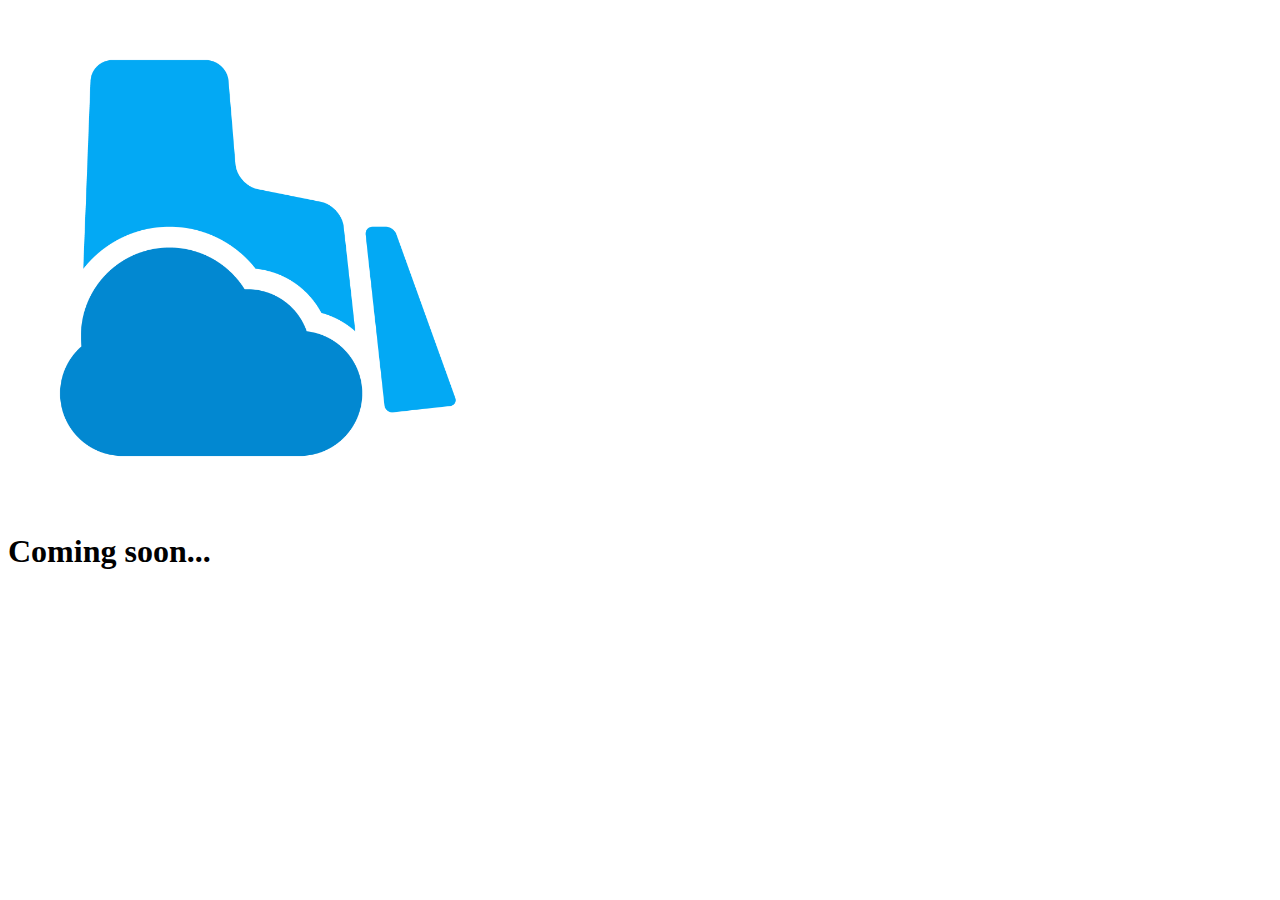
==== index.html @ b7655543 "Switch back to coming soon" ====
<!DOCTYPE html>
<html lang="en">
<head>
  <meta http-equiv="Content-Type" content="text/html; charset=UTF-8"/>
  <meta name="viewport" content="width=device-width, initial-scale=1, maximum-scale=1.0, user-scalable=no"/>
  <title>Parallax Template - Materialize</title>

  <!-- CSS  -->
  <link href="css/materialize.css" type="text/css" rel="stylesheet" media="screen,projection"/>
  <link href="css/style.css" type="text/css" rel="stylesheet" media="screen,projection"/>
</head>
<body>
  <div class="container">
    <div class="section">

      <!--   Icon Section   -->
      <div class="row center">
        <img src="images/logo_1800x1800.png" style="height: 500px; width: 500px;">
        <h1 class="blue-grey-text text-darken-3">Coming soon...</h1>
      </div>
    </div>
  </div>
  <!--  Scripts-->
  <script src="https://code.jquery.com/jquery-2.1.1.min.js"></script>
  <script src="js/materialize.js"></script>
  <script src="js/init.js"></script>

  </body>
</html>
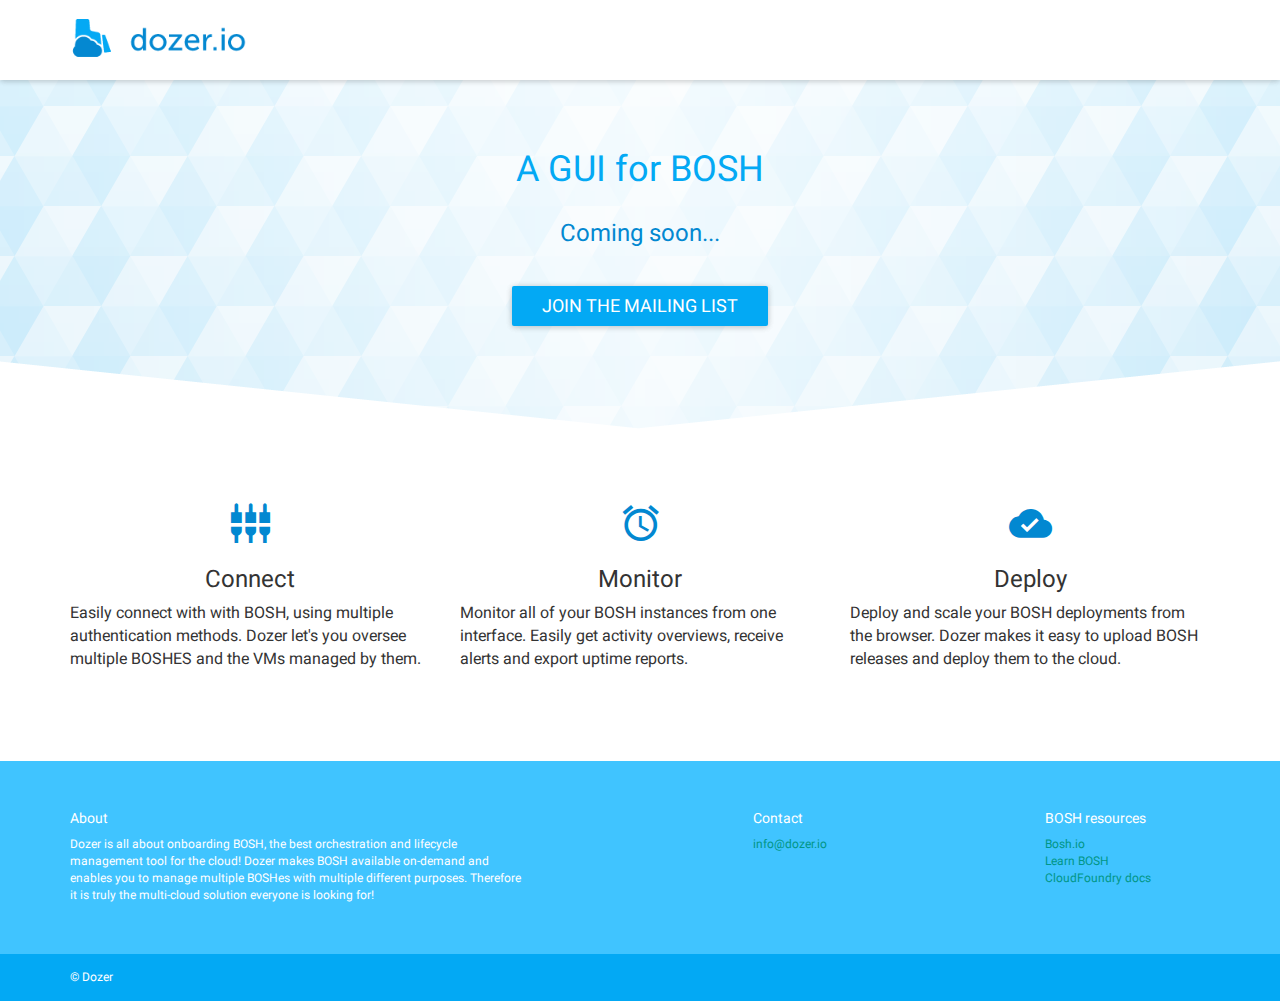
==== commit f120cde5: "Merge pull request #13 from dozer-cloud/new-story" ====
--- a/index.html
+++ b/index.html
@@ -1,29 +1,259 @@
 <!DOCTYPE html>
 <html lang="en">
-<head>
-  <meta http-equiv="Content-Type" content="text/html; charset=UTF-8"/>
-  <meta name="viewport" content="width=device-width, initial-scale=1, maximum-scale=1.0, user-scalable=no"/>
-  <title>Parallax Template - Materialize</title>
-
-  <!-- CSS  -->
-  <link href="css/materialize.css" type="text/css" rel="stylesheet" media="screen,projection"/>
-  <link href="css/style.css" type="text/css" rel="stylesheet" media="screen,projection"/>
-</head>
-<body>
-  <div class="container">
-    <div class="section">
-
-      <!--   Icon Section   -->
-      <div class="row center">
-        <img src="images/logo_1800x1800.png" style="height: 500px; width: 500px;">
-        <h1 class="blue-grey-text text-darken-3">Coming soon...</h1>
-      </div>
-    </div>
-  </div>
-  <!--  Scripts-->
-  <script src="https://code.jquery.com/jquery-2.1.1.min.js"></script>
-  <script src="js/materialize.js"></script>
-  <script src="js/init.js"></script>
-
+  <head>
+    <meta charset="utf-8">
+    <meta http-equiv="X-UA-Compatible" content="IE=edge">
+    <meta name="viewport" content="width=device-width, initial-scale=1">
+    <!-- The above 3 meta tags *must* come first in the head; any other head content must come *after* these tags -->
+    <title>Dozer | Managed BOSH</title>
+
+    <!-- Bootstrap -->
+    <link href="css/bootstrap.min.css" rel="stylesheet">
+
+    <!-- Include roboto.css to use the Roboto web font, material.css to include the theme and ripples.css to style the ripple effect -->
+    <link href="css/roboto.min.css" rel="stylesheet">
+    <link href="css/material-fullpalette.min.css" rel="stylesheet">
+    <link href="css/ripples.min.css" rel="stylesheet">
+    <style>
+      /* hack because of fixed navbar */
+      body { padding-top: 70px; }
+      div.navbar-fixed-top { height: 80px;}
+      @media (max-width: 1199px) {
+        div.navbar-fixed-top { height: 70px;}
+      }
+      i.icon-usp { font-size: 43px; padding-top: 25px; }
+      p.usp-text {
+        font-size: 16px;
+      }
+    </style>
+
+    <!-- HTML5 shim and Respond.js for IE8 support of HTML5 elements and media queries -->
+    <!-- WARNING: Respond.js doesn't work if you view the page via file:// -->
+    <!--[if lt IE 9]>
+      <script src="https://oss.maxcdn.com/html5shiv/3.7.2/html5shiv.min.js"></script>
+      <script src="https://oss.maxcdn.com/respond/1.4.2/respond.min.js"></script>
+    <![endif]-->
+  </head>
+  <body style="background: #ffffff;">
+
+    <!-- Fixed Navbar -->
+    <div class="navbar navbar-white navbar-fixed-top shadow-z-1">
+      <div class="container">
+        <div class="navbar-header">
+            <a class="navbar-brand" href="javascript:void(0)"><img src="images/logo.png" style="width: 180px;"> <div class="ripple-wrapper"></div></a>
+        </div>
+      </div>
+    </div>
+    <!-- / Fixed Navbar -->
+
+    <!-- Header with grid -->
+    <div class="grid-header" style="background-image: url(./images/grid.png); background-position: center bottom;  background-repeat: no-repeat">
+      <div class="container">
+
+        <br/><br/><br/>
+
+        <div class="row">
+          <div class="col-md-12 text-center">
+            <div class="mdi-material-light-blue">
+              <h1>A GUI for BOSH</h1>
+            </div>
+          </div>
+        </div>
+
+        <div class="row">
+          <div class="col-md-3 text-center"></div>
+          <div class="col-md-6 text-center">
+            <div class="mdi-material-light-blue-700">
+              <h3>Coming soon...</h3>
+            </div>
+          </div>
+          <div class="col-md-3 text-center"></div>
+        </div>
+
+        <br/>
+
+        <div class="row">
+          <div class="col-md-12 text-center">
+            <div>
+              <button class="btn btn-lg btn-raised btn-material-light-blue-500" style="color: #ffffff;" data-toggle="modal" data-target="#mailinglist-modal" >
+                Join the mailing list
+                <div class="ripple-wrapper"></div>
+              </button>
+
+              <!-- Mailinglist modal -->
+              <div id="mailinglist-modal" class="modal text-left" style="height: 332px;">
+                <div class="modal-dialog">
+                  <div class="modal-content">
+
+                    <!-- MailChimp Signup Form -->
+                    <div id="mc_embed_signup">
+                      <form action="https://dozer.us10.list-manage.com/subscribe/post?u=f7916879ecf195c713edef0a4&amp;id=cd86177175" method="post" id="mc-embedded-subscribe-form" name="mc-embedded-subscribe-form" class="validate form-horizontal" target="_blank" novalidate>
+
+                        <!-- Modal header -->
+                        <div class="modal-header">
+                          <button type="button" class="close" data-dismiss="modal" aria-hidden="true">×</button>
+
+                          <h4 class="modal-title">
+                            Become a Dozer insider
+                          </h4>
+                        </div>
+                        <!-- / Modal header -->
+
+                        <div id="mc_embed_signup_scroll">
+                          <fieldset>
+
+                            <!-- Modal body -->
+                            <div class="modal-body">
+                              <br />
+                              <p>
+                                You'll be the first to know about launch dates, what our pricing will look like and which awesome features we're adding to the mix!
+                              </p>
+                              <br />
+
+                              <div class="form-group mc-field-group form-group-material-light-blue">
+
+                                <label for="mce-EMAIL" class="col-lg-1 control-label">
+                                  <i class="mdi-content-mail"></i>
+                                </label>
+                                <div class="col-lg-11">
+                                  <input type="email" value="" name="EMAIL" class="form-control floating-label required email validate" id="mce-EMAIL" placeholder="Email">
+                                </div>
+                              </div>
+                              <div id="mce-responses" class="clear">
+                                <div class="response" id="mce-error-response" style="display:none"></div>
+                                <div class="response" id="mce-success-response" style="display:none"></div>
+                              </div>
+                              <!-- real people should not fill this in and expect good things - do not remove this or risk form bot signups -->
+                              <div style="position: absolute; left: -5000px;">
+                                <input type="text" name="b_f7916879ecf195c713edef0a4_cd86177175" tabindex="-1" value="">
+                              </div>
+                            </div>
+                            <!-- / Modal body -->
+
+                            <!-- Modal footer -->
+                            <div class="modal-footer">
+                              <div class="form-group">
+                                <div class="col-lg-10 col-lg-offset-2">
+                                  <input type="submit" value="Subscribe" name="subscribe" id="mc-embedded-subscribe" class="btn btn-primary btn-material-light-blue" style="margin-right: 15px;">
+                                </div>
+                              </div>
+                            </div>
+                            <!-- / Modal footer -->
+
+                          </fieldset>
+                        </div>
+                      </form>
+                    </div>
+                    <!-- / MailChimp Signup Form -->
+
+                  </div>
+                </div>
+              </div>
+              <!-- / Mailinglist modal -->
+
+            </div>
+          </div>
+        </div>
+
+        <br/><br/><br/><br/><br/>
+
+      </div>
+    </div>
+    <!-- / Header with grid -->
+
+    <!-- USP section -->
+    <div id="usps">
+      <br /><br />
+      <div class="container">
+        <div class="row">
+          <div class="col-sm-4 text-center">
+            <i class="icon-usp mdi-action-settings-input-component mdi-material-light-blue-700"></i>
+            <h3>Connect</h3>
+            <p class="text-left usp-text">
+              Easily connect with with BOSH, using multiple authentication methods. Dozer let's you oversee multiple BOSHES and the VMs managed by them.
+            </p>
+          </div>
+          <div class="col-sm-4 text-center">
+            <i class="icon-usp mdi-device-access-alarm mdi-material-light-blue-700"></i>
+            <h3>Monitor</h3>
+            <p class="text-left usp-text">
+							Monitor all of your BOSH instances from one interface. Easily get activity overviews, receive alerts and export uptime reports.
+            </p>
+          </div>
+          <div class="col-sm-4 text-center">
+            <i class="icon-usp mdi-file-cloud-done mdi-material-light-blue-700"></i>
+            <h3>Deploy</h3>
+            <p class="text-left usp-text">
+							Deploy and scale your BOSH deployments from the browser. Dozer makes it easy to upload BOSH releases and deploy them to the cloud.
+            </p>
+          </div>
+        </div>
+      </div>
+    </div>
+    <!-- / USP section -->
+
+    <br /><br /><br/><br/>
+
+    <!-- Footer -->
+    <footer class="bs-docs-footer well-material-light-blue-A200" style="color: #ffffff;">
+
+      <br /><br />
+
+      <div class="container">
+        <div class="row">
+          <div class="col-md-5">
+            <h5>About</h5>
+            <p class="small">
+              Dozer is all about onboarding BOSH, the best orchestration and lifecycle management tool for the cloud! Dozer makes BOSH available on-demand and enables you to manage multiple BOSHes with multiple different purposes. Therefore it is truly the multi-cloud solution everyone is looking for!
+            </p>
+          </div>
+          <div class="col-md-2"></div>
+          <div class="col-md-3">
+            <h5>Contact</h5>
+            <ul class="list-unstyled small">
+              <li><a href="mailto:info@dozer.io">info@dozer.io</a></li>
+            </ul>
+            <p>
+            </p>
+          </div>
+          <div class="col-md-2">
+            <h5>BOSH resources</h5>
+            <ul class="list-unstyled small">
+              <li><a href="https://bosh.io/" target="_blank">Bosh.io</a></li>
+              <li><a href="https://mariash.github.io/learn-bosh/" target="_blank">Learn BOSH</a></li>
+              <li><a href="https://docs.cloudfoundry.org" target="_blank">CloudFoundry docs</a></li>
+            </ul>
+            <p>
+            </p>
+          </div>
+        </div>
+      </div>
+
+      <br /><br />
+
+    </footer>
+    <!-- / Footer -->
+    <div class="copyright well-material-light-blue-500" style="color: #ffffff; padding:15px 0;">
+      <div class="container">
+        <div class="row">
+          <div class="col-md-12 small">
+            © Dozer
+          </div>
+        </div>
+      </div>
+    </div>
+
+    <!-- jQuery (necessary for Bootstrap's JavaScript plugins) -->
+    <script src="js/jquery.min.js"></script>
+    <!-- Include all compiled plugins (below), or include individual files as needed -->
+    <script src="js/bootstrap.min.js"></script>
+    <script src="js/ripples.min.js"></script>
+    <script src="js/material.min.js"></script>
+    <script>
+        $(document).ready(function() {
+            // This command is used to initialize some elements and make them work properly
+            $.material.init();
+        });
+    </script>
   </body>
 </html>
--- a/css/roboto.min.css
+++ b/css/roboto.min.css
@@ -0,0 +1,2 @@
+@font-face{font-family:RobotoDraft;src:local('RobotoDraft'),local('RobotoDraft-Regular'),local('Roboto-Regular'),url(../fonts/RobotoDraftRegular.woff2) format('woff2'),url(../fonts/RobotoDraftRegular.woff) format('woff')}@font-face{font-family:RobotoDraft;font-weight:500;src:local('RobotoDraft Medium'),local('RobotoDraft-Medium'),local('Roboto-Medium'),url(../fonts/RobotoDraftMedium.woff2) format('woff2'),url(../fonts/RobotoDraftMedium.woff) format('woff')}@font-face{font-family:RobotoDraft;font-weight:700;src:local('RobotoDraft Bold'),local('RobotoDraft-Bold'),local('Roboto-Bold'),url(../fonts/RobotoDraftBold.woff2) format('woff2'),url(../fonts/RobotoDraftBold.woff) format('woff')}@font-face{font-family:RobotoDraft;font-style:italic;src:local('RobotoDraft Italic'),local('RobotoDraft-Italic'),local('Roboto-Italic'),url(../fonts/RobotoDraftItalic.woff2) format('woff2'),url(../fonts/RobotoDraftItalic.woff) format('woff')}
+/*# sourceMappingURL=roboto.min.css.map */--- a/css/material-fullpalette.min.css
+++ b/css/material-fullpalette.min.css
@@ -0,0 +1,2 @@
+@font-face{font-family:Material-Design-Icons;src:url(../fonts/Material-Design-Icons.eot?3ocs8m);src:url(../fonts/Material-Design-Icons.eot?#iefix3ocs8m) format('embedded-opentype'),url(../fonts/Material-Design-Icons.woff?3ocs8m) format('woff'),url(../fonts/Material-Design-Icons.ttf?3ocs8m) format('truetype'),url(../fonts/Material-Design-Icons.svg?3ocs8m#Material-Design-Icons) format('svg')}[class^=mdi-],[class*=mdi-]{speak:none;display:inline-block;font:normal normal normal 24px/1 'Material-Design-Icons';text-rendering:auto;-webkit-font-smoothing:antialiased;-moz-osx-font-smoothing:grayscale;-webkit-transform:translate(0,0);-ms-transform:translate(0,0);transform:translate(0,0)}[class^=mdi-]:before,[class*=mdi-]:before{display:inline-block;speak:none;text-decoration:inherit}[class^=mdi-].pull-left,[class*=mdi-].pull-left{margin-right:.3em}[class^=mdi-].pull-right,[class*=mdi-].pull-right{margin-left:.3em}[class^=mdi-].mdi-lg:before,[class*=mdi-].mdi-lg:before,[class^=mdi-].mdi-lg:after,[class*=mdi-].mdi-lg:after{font-size:1.33333333em;line-height:.75em;vertical-align:-15%}[class^=mdi-].mdi-2x:before,[class*=mdi-].mdi-2x:before,[class^=mdi-].mdi-2x:after,[class*=mdi-].mdi-2x:after{font-size:2em}[class^=mdi-].mdi-3x:before,[class*=mdi-].mdi-3x:before,[class^=mdi-].mdi-3x:after,[class*=mdi-].mdi-3x:after{font-size:3em}[class^=mdi-].mdi-4x:before,[class*=mdi-].mdi-4x:before,[class^=mdi-].mdi-4x:after,[class*=mdi-].mdi-4x:after{font-size:4em}[class^=mdi-].mdi-5x:before,[class*=mdi-].mdi-5x:before,[class^=mdi-].mdi-5x:after,[class*=mdi-].mdi-5x:after{font-size:5em}[class^=mdi-device-signal-cellular-]:after,[class^=mdi-device-battery-]:after,[class^=mdi-device-battery-charging-]:after,[class^=mdi-device-signal-cellular-connected-no-internet-]:after,[class^=mdi-device-signal-wifi-]:after,[class^=mdi-device-signal-wifi-statusbar-not-connected]:after,.mdi-device-network-wifi:after{opacity:.3;position:absolute;left:0;top:0;z-index:1;display:inline-block;speak:none;text-decoration:inherit}[class^=mdi-device-signal-cellular-]:after{content:"\e758"}[class^=mdi-device-battery-]:after{content:"\e735"}[class^=mdi-device-battery-charging-]:after{content:"\e733"}[class^=mdi-device-signal-cellular-connected-no-internet-]:after{content:"\e75d"}[class^=mdi-device-signal-wifi-]:after,.mdi-device-network-wifi:after{content:"\e765"}[class^=mdi-device-signal-wifi-statusbasr-not-connected]:after{content:"\e8f7"}.mdi-device-signal-cellular-off:after,.mdi-device-signal-cellular-null:after,.mdi-device-signal-cellular-no-sim:after,.mdi-device-signal-wifi-off:after,.mdi-device-signal-wifi-4-bar:after,.mdi-device-signal-cellular-4-bar:after,.mdi-device-battery-alert:after,.mdi-device-signal-cellular-connected-no-internet-4-bar:after,.mdi-device-battery-std:after,.mdi-device-battery-full .mdi-device-battery-unknown:after{content:""}.mdi-fw{width:1.28571429em;text-align:center}.mdi-ul{padding-left:0;margin-left:2.14285714em;list-style-type:none}.mdi-ul>li{position:relative}.mdi-li{position:absolute;left:-2.14285714em;width:2.14285714em;top:.14285714em;text-align:center}.mdi-li.mdi-lg{left:-1.85714286em}.mdi-border{padding:.2em .25em .15em;border:solid .08em #eee;border-radius:.1em}.mdi-spin{-webkit-animation:mdi-spin 2s infinite linear;animation:mdi-spin 2s infinite linear;-webkit-transform-origin:50% 50%;-ms-transform-origin:50% 50%;transform-origin:50% 50%}.mdi-pulse{-webkit-animation:mdi-spin 1s steps(8) infinite;animation:mdi-spin 1s steps(8) infinite;-webkit-transform-origin:50% 50%;-ms-transform-origin:50% 50%;transform-origin:50% 50%}@-webkit-keyframes mdi-spin{0%{-webkit-transform:rotate(0deg);transform:rotate(0deg)}100%{-webkit-transform:rotate(359deg);transform:rotate(359deg)}}@keyframes mdi-spin{0%{-webkit-transform:rotate(0deg);transform:rotate(0deg)}100%{-webkit-transform:rotate(359deg);transform:rotate(359deg)}}.mdi-rotate-90{filter:progid:DXImageTransform.Microsoft.BasicImage(rotation=1);-webkit-transform:rotate(90deg);-ms-transform:rotate(90deg);transform:rotate(90deg)}.mdi-rotate-180{filter:progid:DXImageTransform.Microsoft.BasicImage(rotation=2);-webkit-transform:rotate(180deg);-ms-transform:rotate(180deg);transform:rotate(180deg)}.mdi-rotate-270{filter:progid:DXImageTransform.Microsoft.BasicImage(rotation=3);-webkit-transform:rotate(270deg);-ms-transform:rotate(270deg);transform:rotate(270deg)}.mdi-flip-horizontal{filter:progid:DXImageTransform.Microsoft.BasicImage(rotation=0,mirror=1);-webkit-transform:scale(-1,1);-ms-transform:scale(-1,1);transform:scale(-1,1)}.mdi-flip-vertical{filter:progid:DXImageTransform.Microsoft.BasicImage(rotation=2,mirror=1);-webkit-transform:scale(1,-1);-ms-transform:scale(1,-1);transform:scale(1,-1)}:root .mdi-rotate-90,:root .mdi-rotate-180,:root .mdi-rotate-270,:root .mdi-flip-horizontal,:root .mdi-flip-vertical{-webkit-filter:none;filter:none}.mdi-stack{position:relative;display:inline-block;width:2em;height:2em;line-height:2em;vertical-align:middle}.mdi-stack-1x,.mdi-stack-2x{position:absolute;left:0;width:100%;text-align:center}.mdi-stack-1x{line-height:inherit}.mdi-stack-2x{font-size:2em}.mdi-inverse{color:#fff}.mdi-action-3d-rotation:before{content:"\e600"}.mdi-action-accessibility:before{content:"\e601"}.mdi-action-account-balance-wallet:before{content:"\e602"}.mdi-action-account-balance:before{content:"\e603"}.mdi-action-account-box:before{content:"\e604"}.mdi-action-account-child:before{content:"\e605"}.mdi-action-account-circle:before{content:"\e606"}.mdi-action-add-shopping-cart:before{content:"\e607"}.mdi-action-alarm-add:before{content:"\e608"}.mdi-action-alarm-off:before{content:"\e609"}.mdi-action-alarm-on:before{content:"\e60a"}.mdi-action-alarm:before{content:"\e60b"}.mdi-action-android:before{content:"\e60c"}.mdi-action-announcement:before{content:"\e60d"}.mdi-action-aspect-ratio:before{content:"\e60e"}.mdi-action-assessment:before{content:"\e60f"}.mdi-action-assignment-ind:before{content:"\e610"}.mdi-action-assignment-late:before{content:"\e611"}.mdi-action-assignment-return:before{content:"\e612"}.mdi-action-assignment-returned:before{content:"\e613"}.mdi-action-assignment-turned-in:before{content:"\e614"}.mdi-action-assignment:before{content:"\e615"}.mdi-action-autorenew:before{content:"\e616"}.mdi-action-backup:before{content:"\e617"}.mdi-action-book:before{content:"\e618"}.mdi-action-bookmark-outline:before{content:"\e619"}.mdi-action-bookmark:before{content:"\e61a"}.mdi-action-bug-report:before{content:"\e61b"}.mdi-action-cached:before{content:"\e61c"}.mdi-action-check-circle:before{content:"\e61d"}.mdi-action-class:before{content:"\e61e"}.mdi-action-credit-card:before{content:"\e61f"}.mdi-action-dashboard:before{content:"\e620"}.mdi-action-delete:before{content:"\e621"}.mdi-action-description:before{content:"\e622"}.mdi-action-dns:before{content:"\e623"}.mdi-action-done-all:before{content:"\e624"}.mdi-action-done:before{content:"\e625"}.mdi-action-event:before{content:"\e626"}.mdi-action-exit-to-app:before{content:"\e627"}.mdi-action-explore:before{content:"\e628"}.mdi-action-extension:before{content:"\e629"}.mdi-action-face-unlock:before{content:"\e62a"}.mdi-action-favorite-outline:before{content:"\e62b"}.mdi-action-favorite:before{content:"\e62c"}.mdi-action-find-in-page:before{content:"\e62d"}.mdi-action-find-replace:before{content:"\e62e"}.mdi-action-flip-to-back:before{content:"\e62f"}.mdi-action-flip-to-front:before{content:"\e630"}.mdi-action-get-app:before{content:"\e631"}.mdi-action-grade:before{content:"\e632"}.mdi-action-group-work:before{content:"\e633"}.mdi-action-help:before{content:"\e634"}.mdi-action-highlight-remove:before{content:"\e635"}.mdi-action-history:before{content:"\e636"}.mdi-action-home:before{content:"\e637"}.mdi-action-https:before{content:"\e638"}.mdi-action-info-outline:before{content:"\e639"}.mdi-action-info:before{content:"\e63a"}.mdi-action-input:before{content:"\e63b"}.mdi-action-invert-colors:before{content:"\e63c"}.mdi-action-label-outline:before{content:"\e63d"}.mdi-action-label:before{content:"\e63e"}.mdi-action-language:before{content:"\e63f"}.mdi-action-launch:before{content:"\e640"}.mdi-action-list:before{content:"\e641"}.mdi-action-lock-open:before{content:"\e642"}.mdi-action-lock-outline:before{content:"\e643"}.mdi-action-lock:before{content:"\e644"}.mdi-action-loyalty:before{content:"\e645"}.mdi-action-markunread-mailbox:before{content:"\e646"}.mdi-action-note-add:before{content:"\e647"}.mdi-action-open-in-browser:before{content:"\e648"}.mdi-action-open-in-new:before{content:"\e649"}.mdi-action-open-with:before{content:"\e64a"}.mdi-action-pageview:before{content:"\e64b"}.mdi-action-payment:before{content:"\e64c"}.mdi-action-perm-camera-mic:before{content:"\e64d"}.mdi-action-perm-contact-cal:before{content:"\e64e"}.mdi-action-perm-data-setting:before{content:"\e64f"}.mdi-action-perm-device-info:before{content:"\e650"}.mdi-action-perm-identity:before{content:"\e651"}.mdi-action-perm-media:before{content:"\e652"}.mdi-action-perm-phone-msg:before{content:"\e653"}.mdi-action-perm-scan-wifi:before{content:"\e654"}.mdi-action-picture-in-picture:before{content:"\e655"}.mdi-action-polymer:before{content:"\e656"}.mdi-action-print:before{content:"\e657"}.mdi-action-query-builder:before{content:"\e658"}.mdi-action-question-answer:before{content:"\e659"}.mdi-action-receipt:before{content:"\e65a"}.mdi-action-redeem:before{content:"\e65b"}.mdi-action-reorder:before{content:"\e65c"}.mdi-action-report-problem:before{content:"\e65d"}.mdi-action-restore:before{content:"\e65e"}.mdi-action-room:before{content:"\e65f"}.mdi-action-schedule:before{content:"\e660"}.mdi-action-search:before{content:"\e661"}.mdi-action-settings-applications:before{content:"\e662"}.mdi-action-settings-backup-restore:before{content:"\e663"}.mdi-action-settings-bluetooth:before{content:"\e664"}.mdi-action-settings-cell:before{content:"\e665"}.mdi-action-settings-display:before{content:"\e666"}.mdi-action-settings-ethernet:before{content:"\e667"}.mdi-action-settings-input-antenna:before{content:"\e668"}.mdi-action-settings-input-component:before{content:"\e669"}.mdi-action-settings-input-composite:before{content:"\e66a"}.mdi-action-settings-input-hdmi:before{content:"\e66b"}.mdi-action-settings-input-svideo:before{content:"\e66c"}.mdi-action-settings-overscan:before{content:"\e66d"}.mdi-action-settings-phone:before{content:"\e66e"}.mdi-action-settings-power:before{content:"\e66f"}.mdi-action-settings-remote:before{content:"\e670"}.mdi-action-settings-voice:before{content:"\e671"}.mdi-action-settings:before{content:"\e672"}.mdi-action-shop-two:before{content:"\e673"}.mdi-action-shop:before{content:"\e674"}.mdi-action-shopping-basket:before{content:"\e675"}.mdi-action-shopping-cart:before{content:"\e676"}.mdi-action-speaker-notes:before{content:"\e677"}.mdi-action-spellcheck:before{content:"\e678"}.mdi-action-star-rate:before{content:"\e679"}.mdi-action-stars:before{content:"\e67a"}.mdi-action-store:before{content:"\e67b"}.mdi-action-subject:before{content:"\e67c"}.mdi-action-supervisor-account:before{content:"\e67d"}.mdi-action-swap-horiz:before{content:"\e67e"}.mdi-action-swap-vert-circle:before{content:"\e67f"}.mdi-action-swap-vert:before{content:"\e680"}.mdi-action-system-update-tv:before{content:"\e681"}.mdi-action-tab-unselected:before{content:"\e682"}.mdi-action-tab:before{content:"\e683"}.mdi-action-theaters:before{content:"\e684"}.mdi-action-thumb-down:before{content:"\e685"}.mdi-action-thumb-up:before{content:"\e686"}.mdi-action-thumbs-up-down:before{content:"\e687"}.mdi-action-toc:before{content:"\e688"}.mdi-action-today:before{content:"\e689"}.mdi-action-track-changes:before{content:"\e68a"}.mdi-action-translate:before{content:"\e68b"}.mdi-action-trending-down:before{content:"\e68c"}.mdi-action-trending-neutral:before{content:"\e68d"}.mdi-action-trending-up:before{content:"\e68e"}.mdi-action-turned-in-not:before{content:"\e68f"}.mdi-action-turned-in:before{content:"\e690"}.mdi-action-verified-user:before{content:"\e691"}.mdi-action-view-agenda:before{content:"\e692"}.mdi-action-view-array:before{content:"\e693"}.mdi-action-view-carousel:before{content:"\e694"}.mdi-action-view-column:before{content:"\e695"}.mdi-action-view-day:before{content:"\e696"}.mdi-action-view-headline:before{content:"\e697"}.mdi-action-view-list:before{content:"\e698"}.mdi-action-view-module:before{content:"\e699"}.mdi-action-view-quilt:before{content:"\e69a"}.mdi-action-view-stream:before{content:"\e69b"}.mdi-action-view-week:before{content:"\e69c"}.mdi-action-visibility-off:before{content:"\e69d"}.mdi-action-visibility:before{content:"\e69e"}.mdi-action-wallet-giftcard:before{content:"\e69f"}.mdi-action-wallet-membership:before{content:"\e6a0"}.mdi-action-wallet-travel:before{content:"\e6a1"}.mdi-action-work:before{content:"\e6a2"}.mdi-alert-error:before{content:"\e6a3"}.mdi-alert-warning:before{content:"\e6a4"}.mdi-av-album:before{content:"\e6a5"}.mdi-av-closed-caption:before{content:"\e6a6"}.mdi-av-equalizer:before{content:"\e6a7"}.mdi-av-explicit:before{content:"\e6a8"}.mdi-av-fast-forward:before{content:"\e6a9"}.mdi-av-fast-rewind:before{content:"\e6aa"}.mdi-av-games:before{content:"\e6ab"}.mdi-av-hearing:before{content:"\e6ac"}.mdi-av-high-quality:before{content:"\e6ad"}.mdi-av-loop:before{content:"\e6ae"}.mdi-av-mic-none:before{content:"\e6af"}.mdi-av-mic-off:before{content:"\e6b0"}.mdi-av-mic:before{content:"\e6b1"}.mdi-av-movie:before{content:"\e6b2"}.mdi-av-my-library-add:before{content:"\e6b3"}.mdi-av-my-library-books:before{content:"\e6b4"}.mdi-av-my-library-music:before{content:"\e6b5"}.mdi-av-new-releases:before{content:"\e6b6"}.mdi-av-not-interested:before{content:"\e6b7"}.mdi-av-pause-circle-fill:before{content:"\e6b8"}.mdi-av-pause-circle-outline:before{content:"\e6b9"}.mdi-av-pause:before{content:"\e6ba"}.mdi-av-play-arrow:before{content:"\e6bb"}.mdi-av-play-circle-fill:before{content:"\e6bc"}.mdi-av-play-circle-outline:before{content:"\e6bd"}.mdi-av-play-shopping-bag:before{content:"\e6be"}.mdi-av-playlist-add:before{content:"\e6bf"}.mdi-av-queue-mus:before{content:"\e6c0"}.mdi-av-queue:before{content:"\e6c1"}.mdi-av-radio:before{content:"\e6c2"}.mdi-av-recent-actors:before{content:"\e6c3"}.mdi-av-repeat-one:before{content:"\e6c4"}.mdi-av-repeat:before{content:"\e6c5"}.mdi-av-replay:before{content:"\e6c6"}.mdi-av-shuffle:before{content:"\e6c7"}.mdi-av-skip-next:before{content:"\e6c8"}.mdi-av-skip-previous:before{content:"\e6c9"}.mdi-av-snooze:before{content:"\e6ca"}.mdi-av-stop:before{content:"\e6cb"}.mdi-av-subtitles:before{content:"\e6cc"}.mdi-av-surround-sound:before{content:"\e6cd"}.mdi-av-timer:before{content:"\e6ce"}.mdi-av-video-collection:before{content:"\e6cf"}.mdi-av-videocam-off:before{content:"\e6d0"}.mdi-av-videocam:before{content:"\e6d1"}.mdi-av-volume-down:before{content:"\e6d2"}.mdi-av-volume-mute:before{content:"\e6d3"}.mdi-av-volume-off:before{content:"\e6d4"}.mdi-av-volume-up:before{content:"\e6d5"}.mdi-av-web:before{content:"\e6d6"}.mdi-communication-business:before{content:"\e6d7"}.mdi-communication-call-end:before{content:"\e6d8"}.mdi-communication-call-made:before{content:"\e6d9"}.mdi-communication-call-merge:before{content:"\e6da"}.mdi-communication-call-missed:before{content:"\e6db"}.mdi-communication-call-received:before{content:"\e6dc"}.mdi-communication-call-split:before{content:"\e6dd"}.mdi-communication-call:before{content:"\e6de"}.mdi-communication-chat:before{content:"\e6df"}.mdi-communication-clear-all:before{content:"\e6e0"}.mdi-communication-comment:before{content:"\e6e1"}.mdi-communication-contacts:before{content:"\e6e2"}.mdi-communication-dialer-sip:before{content:"\e6e3"}.mdi-communication-dialpad:before{content:"\e6e4"}.mdi-communication-dnd-on:before{content:"\e6e5"}.mdi-communication-email:before{content:"\e6e6"}.mdi-communication-forum:before{content:"\e6e7"}.mdi-communication-import-export:before{content:"\e6e8"}.mdi-communication-invert-colors-off:before{content:"\e6e9"}.mdi-communication-invert-colors-on:before{content:"\e6ea"}.mdi-communication-live-help:before{content:"\e6eb"}.mdi-communication-location-off:before{content:"\e6ec"}.mdi-communication-location-on:before{content:"\e6ed"}.mdi-communication-message:before{content:"\e6ee"}.mdi-communication-messenger:before{content:"\e6ef"}.mdi-communication-no-sim:before{content:"\e6f0"}.mdi-communication-phone:before{content:"\e6f1"}.mdi-communication-portable-wifi-off:before{content:"\e6f2"}.mdi-communication-quick-contacts-dialer:before{content:"\e6f3"}.mdi-communication-quick-contacts-mail:before{content:"\e6f4"}.mdi-communication-ring-volume:before{content:"\e6f5"}.mdi-communication-stay-current-landscape:before{content:"\e6f6"}.mdi-communication-stay-current-portrait:before{content:"\e6f7"}.mdi-communication-stay-primary-landscape:before{content:"\e6f8"}.mdi-communication-stay-primary-portrait:before{content:"\e6f9"}.mdi-communication-swap-calls:before{content:"\e6fa"}.mdi-communication-textsms:before{content:"\e6fb"}.mdi-communication-voicemail:before{content:"\e6fc"}.mdi-communication-vpn-key:before{content:"\e6fd"}.mdi-content-add-box:before{content:"\e6fe"}.mdi-content-add-circle-outline:before{content:"\e6ff"}.mdi-content-add-circle:before{content:"\e700"}.mdi-content-add:before{content:"\e701"}.mdi-content-archive:before{content:"\e702"}.mdi-content-backspace:before{content:"\e703"}.mdi-content-block:before{content:"\e704"}.mdi-content-clear:before{content:"\e705"}.mdi-content-content-copy:before{content:"\e706"}.mdi-content-content-cut:before{content:"\e707"}.mdi-content-content-paste:before{content:"\e708"}.mdi-content-create:before{content:"\e709"}.mdi-content-drafts:before{content:"\e70a"}.mdi-content-filter-list:before{content:"\e70b"}.mdi-content-flag:before{content:"\e70c"}.mdi-content-forward:before{content:"\e70d"}.mdi-content-gesture:before{content:"\e70e"}.mdi-content-inbox:before{content:"\e70f"}.mdi-content-link:before{content:"\e710"}.mdi-content-mail:before{content:"\e711"}.mdi-content-markunread:before{content:"\e712"}.mdi-content-redo:before{content:"\e713"}.mdi-content-remove-circle-outline:before{content:"\e714"}.mdi-content-remove-circle:before{content:"\e715"}.mdi-content-remove:before{content:"\e716"}.mdi-content-reply-all:before{content:"\e717"}.mdi-content-reply:before{content:"\e718"}.mdi-content-report:before{content:"\e719"}.mdi-content-save:before{content:"\e71a"}.mdi-content-select-all:before{content:"\e71b"}.mdi-content-send:before{content:"\e71c"}.mdi-content-sort:before{content:"\e71d"}.mdi-content-text-format:before{content:"\e71e"}.mdi-content-undo:before{content:"\e71f"}.mdi-editor-attach-file:before{content:"\e776"}.mdi-editor-attach-money:before{content:"\e777"}.mdi-editor-border-all:before{content:"\e778"}.mdi-editor-border-bottom:before{content:"\e779"}.mdi-editor-border-clear:before{content:"\e77a"}.mdi-editor-border-color:before{content:"\e77b"}.mdi-editor-border-horizontal:before{content:"\e77c"}.mdi-editor-border-inner:before{content:"\e77d"}.mdi-editor-border-left:before{content:"\e77e"}.mdi-editor-border-outer:before{content:"\e77f"}.mdi-editor-border-right:before{content:"\e780"}.mdi-editor-border-style:before{content:"\e781"}.mdi-editor-border-top:before{content:"\e782"}.mdi-editor-border-vertical:before{content:"\e783"}.mdi-editor-format-align-center:before{content:"\e784"}.mdi-editor-format-align-justify:before{content:"\e785"}.mdi-editor-format-align-left:before{content:"\e786"}.mdi-editor-format-align-right:before{content:"\e787"}.mdi-editor-format-bold:before{content:"\e788"}.mdi-editor-format-clear:before{content:"\e789"}.mdi-editor-format-color-fill:before{content:"\e78a"}.mdi-editor-format-color-reset:before{content:"\e78b"}.mdi-editor-format-color-text:before{content:"\e78c"}.mdi-editor-format-indent-decrease:before{content:"\e78d"}.mdi-editor-format-indent-increase:before{content:"\e78e"}.mdi-editor-format-italic:before{content:"\e78f"}.mdi-editor-format-line-spacing:before{content:"\e790"}.mdi-editor-format-list-bulleted:before{content:"\e791"}.mdi-editor-format-list-numbered:before{content:"\e792"}.mdi-editor-format-paint:before{content:"\e793"}.mdi-editor-format-quote:before{content:"\e794"}.mdi-editor-format-size:before{content:"\e795"}.mdi-editor-format-strikethrough:before{content:"\e796"}.mdi-editor-format-textdirection-l-to-r:before{content:"\e797"}.mdi-editor-format-textdirection-r-to-l:before{content:"\e798"}.mdi-editor-format-underline:before{content:"\e799"}.mdi-editor-functions:before{content:"\e79a"}.mdi-editor-insert-chart:before{content:"\e79b"}.mdi-editor-insert-comment:before{content:"\e79c"}.mdi-editor-insert-drive-file:before{content:"\e79d"}.mdi-editor-insert-emoticon:before{content:"\e79e"}.mdi-editor-insert-invitation:before{content:"\e79f"}.mdi-editor-insert-link:before{content:"\e7a0"}.mdi-editor-insert-photo:before{content:"\e7a1"}.mdi-editor-merge-type:before{content:"\e7a2"}.mdi-editor-mode-comment:before{content:"\e7a3"}.mdi-editor-mode-edit:before{content:"\e7a4"}.mdi-editor-publish:before{content:"\e7a5"}.mdi-editor-vertical-align-bottom:before{content:"\e7a6"}.mdi-editor-vertical-align-center:before{content:"\e7a7"}.mdi-editor-vertical-align-top:before{content:"\e7a8"}.mdi-editor-wrap-text:before{content:"\e7a9"}.mdi-file-attachment:before{content:"\e7aa"}.mdi-file-cloud-circle:before{content:"\e7ab"}.mdi-file-cloud-done:before{content:"\e7ac"}.mdi-file-cloud-download:before{content:"\e7ad"}.mdi-file-cloud-off:before{content:"\e7ae"}.mdi-file-cloud-queue:before{content:"\e7af"}.mdi-file-cloud-upload:before{content:"\e7b0"}.mdi-file-cloud:before{content:"\e7b1"}.mdi-file-file-download:before{content:"\e7b2"}.mdi-file-file-upload:before{content:"\e7b3"}.mdi-file-folder-open:before{content:"\e7b4"}.mdi-file-folder-shared:before{content:"\e7b5"}.mdi-file-folder:before{content:"\e7b6"}.mdi-device-access-alarm:before{content:"\e720"}.mdi-device-access-alarms:before{content:"\e721"}.mdi-device-access-time:before{content:"\e722"}.mdi-device-add-alarm:before{content:"\e723"}.mdi-device-airplanemode-off:before{content:"\e724"}.mdi-device-airplanemode-on:before{content:"\e725"}.mdi-device-battery-20:before{content:"\e726"}.mdi-device-battery-30:before{content:"\e727"}.mdi-device-battery-50:before{content:"\e728"}.mdi-device-battery-60:before{content:"\e729"}.mdi-device-battery-80:before{content:"\e72a"}.mdi-device-battery-90:before{content:"\e72b"}.mdi-device-battery-alert:before{content:"\e72c"}.mdi-device-battery-charging-20:before{content:"\e72d"}.mdi-device-battery-charging-30:before{content:"\e72e"}.mdi-device-battery-charging-50:before{content:"\e72f"}.mdi-device-battery-charging-60:before{content:"\e730"}.mdi-device-battery-charging-80:before{content:"\e731"}.mdi-device-battery-charging-90:before{content:"\e732"}.mdi-device-battery-charging-full:before{content:"\e733"}.mdi-device-battery-full:before{content:"\e734"}.mdi-device-battery-std:before{content:"\e735"}.mdi-device-battery-unknown:before{content:"\e736"}.mdi-device-bluetooth-connected:before{content:"\e737"}.mdi-device-bluetooth-disabled:before{content:"\e738"}.mdi-device-bluetooth-searching:before{content:"\e739"}.mdi-device-bluetooth:before{content:"\e73a"}.mdi-device-brightness-auto:before{content:"\e73b"}.mdi-device-brightness-high:before{content:"\e73c"}.mdi-device-brightness-low:before{content:"\e73d"}.mdi-device-brightness-medium:before{content:"\e73e"}.mdi-device-data-usage:before{content:"\e73f"}.mdi-device-developer-mode:before{content:"\e740"}.mdi-device-devices:before{content:"\e741"}.mdi-device-dvr:before{content:"\e742"}.mdi-device-gps-fixed:before{content:"\e743"}.mdi-device-gps-not-fixed:before{content:"\e744"}.mdi-device-gps-off:before{content:"\e745"}.mdi-device-location-disabled:before{content:"\e746"}.mdi-device-location-searching:before{content:"\e747"}.mdi-device-multitrack-audio:before{content:"\e748"}.mdi-device-network-cell:before{content:"\e749"}.mdi-device-network-wifi:before{content:"\e74a"}.mdi-device-nfc:before{content:"\e74b"}.mdi-device-now-wallpaper:before{content:"\e74c"}.mdi-device-now-widgets:before{content:"\e74d"}.mdi-device-screen-lock-landscape:before{content:"\e74e"}.mdi-device-screen-lock-portrait:before{content:"\e74f"}.mdi-device-screen-lock-rotation:before{content:"\e750"}.mdi-device-screen-rotation:before{content:"\e751"}.mdi-device-sd-storage:before{content:"\e752"}.mdi-device-settings-system-daydream:before{content:"\e753"}.mdi-device-signal-cellular-0-bar:before{content:"\e754"}.mdi-device-signal-cellular-1-bar:before{content:"\e755"}.mdi-device-signal-cellular-2-bar:before{content:"\e756"}.mdi-device-signal-cellular-3-bar:before{content:"\e757"}.mdi-device-signal-cellular-4-bar:before{content:"\e758"}.mdi-signal-wifi-statusbar-connected-no-internet-after:before{content:"\e8f6"}.mdi-device-signal-cellular-connected-no-internet-0-bar:before{content:"\e759"}.mdi-device-signal-cellular-connected-no-internet-1-bar:before{content:"\e75a"}.mdi-device-signal-cellular-connected-no-internet-2-bar:before{content:"\e75b"}.mdi-device-signal-cellular-connected-no-internet-3-bar:before{content:"\e75c"}.mdi-device-signal-cellular-connected-no-internet-4-bar:before{content:"\e75d"}.mdi-device-signal-cellular-no-sim:before{content:"\e75e"}.mdi-device-signal-cellular-null:before{content:"\e75f"}.mdi-device-signal-cellular-off:before{content:"\e760"}.mdi-device-signal-wifi-0-bar:before{content:"\e761"}.mdi-device-signal-wifi-1-bar:before{content:"\e762"}.mdi-device-signal-wifi-2-bar:before{content:"\e763"}.mdi-device-signal-wifi-3-bar:before{content:"\e764"}.mdi-device-signal-wifi-4-bar:before{content:"\e765"}.mdi-device-signal-wifi-off:before{content:"\e766"}.mdi-device-signal-wifi-statusbar-1-bar:before{content:"\e767"}.mdi-device-signal-wifi-statusbar-2-bar:before{content:"\e768"}.mdi-device-signal-wifi-statusbar-3-bar:before{content:"\e769"}.mdi-device-signal-wifi-statusbar-4-bar:before{content:"\e76a"}.mdi-device-signal-wifi-statusbar-connected-no-internet-:before{content:"\e76b"}.mdi-device-signal-wifi-statusbar-connected-no-internet:before{content:"\e76f"}.mdi-device-signal-wifi-statusbar-connected-no-internet-2:before{content:"\e76c"}.mdi-device-signal-wifi-statusbar-connected-no-internet-3:before{content:"\e76d"}.mdi-device-signal-wifi-statusbar-connected-no-internet-4:before{content:"\e76e"}.mdi-signal-wifi-statusbar-not-connected-after:before{content:"\e8f7"}.mdi-device-signal-wifi-statusbar-not-connected:before{content:"\e770"}.mdi-device-signal-wifi-statusbar-null:before{content:"\e771"}.mdi-device-storage:before{content:"\e772"}.mdi-device-usb:before{content:"\e773"}.mdi-device-wifi-lock:before{content:"\e774"}.mdi-device-wifi-tethering:before{content:"\e775"}.mdi-hardware-cast-connected:before{content:"\e7b7"}.mdi-hardware-cast:before{content:"\e7b8"}.mdi-hardware-computer:before{content:"\e7b9"}.mdi-hardware-desktop-mac:before{content:"\e7ba"}.mdi-hardware-desktop-windows:before{content:"\e7bb"}.mdi-hardware-dock:before{content:"\e7bc"}.mdi-hardware-gamepad:before{content:"\e7bd"}.mdi-hardware-headset-mic:before{content:"\e7be"}.mdi-hardware-headset:before{content:"\e7bf"}.mdi-hardware-keyboard-alt:before{content:"\e7c0"}.mdi-hardware-keyboard-arrow-down:before{content:"\e7c1"}.mdi-hardware-keyboard-arrow-left:before{content:"\e7c2"}.mdi-hardware-keyboard-arrow-right:before{content:"\e7c3"}.mdi-hardware-keyboard-arrow-up:before{content:"\e7c4"}.mdi-hardware-keyboard-backspace:before{content:"\e7c5"}.mdi-hardware-keyboard-capslock:before{content:"\e7c6"}.mdi-hardware-keyboard-control:before{content:"\e7c7"}.mdi-hardware-keyboard-hide:before{content:"\e7c8"}.mdi-hardware-keyboard-return:before{content:"\e7c9"}.mdi-hardware-keyboard-tab:before{content:"\e7ca"}.mdi-hardware-keyboard-voice:before{content:"\e7cb"}.mdi-hardware-keyboard:before{content:"\e7cc"}.mdi-hardware-laptop-chromebook:before{content:"\e7cd"}.mdi-hardware-laptop-mac:before{content:"\e7ce"}.mdi-hardware-laptop-windows:before{content:"\e7cf"}.mdi-hardware-laptop:before{content:"\e7d0"}.mdi-hardware-memory:before{content:"\e7d1"}.mdi-hardware-mouse:before{content:"\e7d2"}.mdi-hardware-phone-android:before{content:"\e7d3"}.mdi-hardware-phone-iphone:before{content:"\e7d4"}.mdi-hardware-phonelink-off:before{content:"\e7d5"}.mdi-hardware-phonelink:before{content:"\e7d6"}.mdi-hardware-security:before{content:"\e7d7"}.mdi-hardware-sim-card:before{content:"\e7d8"}.mdi-hardware-smartphone:before{content:"\e7d9"}.mdi-hardware-speaker:before{content:"\e7da"}.mdi-hardware-tablet-android:before{content:"\e7db"}.mdi-hardware-tablet-mac:before{content:"\e7dc"}.mdi-hardware-tablet:before{content:"\e7dd"}.mdi-hardware-tv:before{content:"\e7de"}.mdi-hardware-watch:before{content:"\e7df"}.mdi-image-add-to-photos:before{content:"\e7e0"}.mdi-image-adjust:before{content:"\e7e1"}.mdi-image-assistant-photo:before{content:"\e7e2"}.mdi-image-audiotrack:before{content:"\e7e3"}.mdi-image-blur-circular:before{content:"\e7e4"}.mdi-image-blur-linear:before{content:"\e7e5"}.mdi-image-blur-off:before{content:"\e7e6"}.mdi-image-blur-on:before{content:"\e7e7"}.mdi-image-brightness-1:before{content:"\e7e8"}.mdi-image-brightness-2:before{content:"\e7e9"}.mdi-image-brightness-3:before{content:"\e7ea"}.mdi-image-brightness-4:before{content:"\e7eb"}.mdi-image-brightness-5:before{content:"\e7ec"}.mdi-image-brightness-6:before{content:"\e7ed"}.mdi-image-brightness-7:before{content:"\e7ee"}.mdi-image-brush:before{content:"\e7ef"}.mdi-image-camera-alt:before{content:"\e7f0"}.mdi-image-camera-front:before{content:"\e7f1"}.mdi-image-camera-rear:before{content:"\e7f2"}.mdi-image-camera-roll:before{content:"\e7f3"}.mdi-image-camera:before{content:"\e7f4"}.mdi-image-center-focus-strong:before{content:"\e7f5"}.mdi-image-center-focus-weak:before{content:"\e7f6"}.mdi-image-collections:before{content:"\e7f7"}.mdi-image-color-lens:before{content:"\e7f8"}.mdi-image-colorize:before{content:"\e7f9"}.mdi-image-compare:before{content:"\e7fa"}.mdi-image-control-point-duplicate:before{content:"\e7fb"}.mdi-image-control-point:before{content:"\e7fc"}.mdi-image-crop-3-2:before{content:"\e7fd"}.mdi-image-crop-5-4:before{content:"\e7fe"}.mdi-image-crop-7-5:before{content:"\e7ff"}.mdi-image-crop-16-9:before{content:"\e800"}.mdi-image-crop-din:before{content:"\e801"}.mdi-image-crop-free:before{content:"\e802"}.mdi-image-crop-landscape:before{content:"\e803"}.mdi-image-crop-original:before{content:"\e804"}.mdi-image-crop-portrait:before{content:"\e805"}.mdi-image-crop-square:before{content:"\e806"}.mdi-image-crop:before{content:"\e807"}.mdi-image-dehaze:before{content:"\e808"}.mdi-image-details:before{content:"\e809"}.mdi-image-edit:before{content:"\e80a"}.mdi-image-exposure-minus-1:before{content:"\e80b"}.mdi-image-exposure-minus-2:before{content:"\e80c"}.mdi-image-exposure-plus-1:before{content:"\e80d"}.mdi-image-exposure-plus-2:before{content:"\e80e"}.mdi-image-exposure-zero:before{content:"\e80f"}.mdi-image-exposure:before{content:"\e810"}.mdi-image-filter-1:before{content:"\e811"}.mdi-image-filter-2:before{content:"\e812"}.mdi-image-filter-3:before{content:"\e813"}.mdi-image-filter-4:before{content:"\e814"}.mdi-image-filter-5:before{content:"\e815"}.mdi-image-filter-6:before{content:"\e816"}.mdi-image-filter-7:before{content:"\e817"}.mdi-image-filter-8:before{content:"\e818"}.mdi-image-filter-9-plus:before{content:"\e819"}.mdi-image-filter-9:before{content:"\e81a"}.mdi-image-filter-b-and-w:before{content:"\e81b"}.mdi-image-filter-center-focus:before{content:"\e81c"}.mdi-image-filter-drama:before{content:"\e81d"}.mdi-image-filter-frames:before{content:"\e81e"}.mdi-image-filter-hdr:before{content:"\e81f"}.mdi-image-filter-none:before{content:"\e820"}.mdi-image-filter-tilt-shift:before{content:"\e821"}.mdi-image-filter-vintage:before{content:"\e822"}.mdi-image-filter:before{content:"\e823"}.mdi-image-flare:before{content:"\e824"}.mdi-image-flash-auto:before{content:"\e825"}.mdi-image-flash-off:before{content:"\e826"}.mdi-image-flash-on:before{content:"\e827"}.mdi-image-flip:before{content:"\e828"}.mdi-image-gradient:before{content:"\e829"}.mdi-image-grain:before{content:"\e82a"}.mdi-image-grid-off:before{content:"\e82b"}.mdi-image-grid-on:before{content:"\e82c"}.mdi-image-hdr-off:before{content:"\e82d"}.mdi-image-hdr-on:before{content:"\e82e"}.mdi-image-hdr-strong:before{content:"\e82f"}.mdi-image-hdr-weak:before{content:"\e830"}.mdi-image-healing:before{content:"\e831"}.mdi-image-image-aspect-ratio:before{content:"\e832"}.mdi-image-image:before{content:"\e833"}.mdi-image-iso:before{content:"\e834"}.mdi-image-landscape:before{content:"\e835"}.mdi-image-leak-add:before{content:"\e836"}.mdi-image-leak-remove:before{content:"\e837"}.mdi-image-lens:before{content:"\e838"}.mdi-image-looks-3:before{content:"\e839"}.mdi-image-looks-4:before{content:"\e83a"}.mdi-image-looks-5:before{content:"\e83b"}.mdi-image-looks-6:before{content:"\e83c"}.mdi-image-looks-one:before{content:"\e83d"}.mdi-image-looks-two:before{content:"\e83e"}.mdi-image-looks:before{content:"\e83f"}.mdi-image-loupe:before{content:"\e840"}.mdi-image-movie-creation:before{content:"\e841"}.mdi-image-nature-people:before{content:"\e842"}.mdi-image-nature:before{content:"\e843"}.mdi-image-navigate-before:before{content:"\e844"}.mdi-image-navigate-next:before{content:"\e845"}.mdi-image-palette:before{content:"\e846"}.mdi-image-panorama-fisheye:before{content:"\e847"}.mdi-image-panorama-horizontal:before{content:"\e848"}.mdi-image-panorama-vertical:before{content:"\e849"}.mdi-image-panorama-wide-angle:before{content:"\e84a"}.mdi-image-panorama:before{content:"\e84b"}.mdi-image-photo-album:before{content:"\e84c"}.mdi-image-photo-camera:before{content:"\e84d"}.mdi-image-photo-library:before{content:"\e84e"}.mdi-image-photo:before{content:"\e84f"}.mdi-image-portrait:before{content:"\e850"}.mdi-image-remove-red-eye:before{content:"\e851"}.mdi-image-rotate-left:before{content:"\e852"}.mdi-image-rotate-right:before{content:"\e853"}.mdi-image-slideshow:before{content:"\e854"}.mdi-image-straighten:before{content:"\e855"}.mdi-image-style:before{content:"\e856"}.mdi-image-switch-camera:before{content:"\e857"}.mdi-image-switch-video:before{content:"\e858"}.mdi-image-tag-faces:before{content:"\e859"}.mdi-image-texture:before{content:"\e85a"}.mdi-image-timelapse:before{content:"\e85b"}.mdi-image-timer-3:before{content:"\e85c"}.mdi-image-timer-10:before{content:"\e85d"}.mdi-image-timer-auto:before{content:"\e85e"}.mdi-image-timer-off:before{content:"\e85f"}.mdi-image-timer:before{content:"\e860"}.mdi-image-tonality:before{content:"\e861"}.mdi-image-transform:before{content:"\e862"}.mdi-image-tune:before{content:"\e863"}.mdi-image-wb-auto:before{content:"\e864"}.mdi-image-wb-cloudy:before{content:"\e865"}.mdi-image-wb-incandescent:before{content:"\e866"}.mdi-image-wb-irradescent:before{content:"\e867"}.mdi-image-wb-sunny:before{content:"\e868"}.mdi-maps-beenhere:before{content:"\e869"}.mdi-maps-directions-bike:before{content:"\e86a"}.mdi-maps-directions-bus:before{content:"\e86b"}.mdi-maps-directions-car:before{content:"\e86c"}.mdi-maps-directions-ferry:before{content:"\e86d"}.mdi-maps-directions-subway:before{content:"\e86e"}.mdi-maps-directions-train:before{content:"\e86f"}.mdi-maps-directions-transit:before{content:"\e870"}.mdi-maps-directions-walk:before{content:"\e871"}.mdi-maps-directions:before{content:"\e872"}.mdi-maps-flight:before{content:"\e873"}.mdi-maps-hotel:before{content:"\e874"}.mdi-maps-layers-clear:before{content:"\e875"}.mdi-maps-layers:before{content:"\e876"}.mdi-maps-local-airport:before{content:"\e877"}.mdi-maps-local-atm:before{content:"\e878"}.mdi-maps-local-attraction:before{content:"\e879"}.mdi-maps-local-bar:before{content:"\e87a"}.mdi-maps-local-cafe:before{content:"\e87b"}.mdi-maps-local-car-wash:before{content:"\e87c"}.mdi-maps-local-convenience-store:before{content:"\e87d"}.mdi-maps-local-drink:before{content:"\e87e"}.mdi-maps-local-florist:before{content:"\e87f"}.mdi-maps-local-gas-station:before{content:"\e880"}.mdi-maps-local-grocery-store:before{content:"\e881"}.mdi-maps-local-hospital:before{content:"\e882"}.mdi-maps-local-hotel:before{content:"\e883"}.mdi-maps-local-laundry-service:before{content:"\e884"}.mdi-maps-local-library:before{content:"\e885"}.mdi-maps-local-mall:before{content:"\e886"}.mdi-maps-local-movies:before{content:"\e887"}.mdi-maps-local-offer:before{content:"\e888"}.mdi-maps-local-parking:before{content:"\e889"}.mdi-maps-local-pharmacy:before{content:"\e88a"}.mdi-maps-local-phone:before{content:"\e88b"}.mdi-maps-local-pizza:before{content:"\e88c"}.mdi-maps-local-play:before{content:"\e88d"}.mdi-maps-local-post-office:before{content:"\e88e"}.mdi-maps-local-print-shop:before{content:"\e88f"}.mdi-maps-local-restaurant:before{content:"\e890"}.mdi-maps-local-see:before{content:"\e891"}.mdi-maps-local-shipping:before{content:"\e892"}.mdi-maps-local-taxi:before{content:"\e893"}.mdi-maps-location-history:before{content:"\e894"}.mdi-maps-map:before{content:"\e895"}.mdi-maps-my-location:before{content:"\e896"}.mdi-maps-navigation:before{content:"\e897"}.mdi-maps-pin-drop:before{content:"\e898"}.mdi-maps-place:before{content:"\e899"}.mdi-maps-rate-review:before{content:"\e89a"}.mdi-maps-restaurant-menu:before{content:"\e89b"}.mdi-maps-satellite:before{content:"\e89c"}.mdi-maps-store-mall-directory:before{content:"\e89d"}.mdi-maps-terrain:before{content:"\e89e"}.mdi-maps-traffic:before{content:"\e89f"}.mdi-navigation-apps:before{content:"\e8a0"}.mdi-navigation-arrow-back:before{content:"\e8a1"}.mdi-navigation-arrow-drop-down-circle:before{content:"\e8a2"}.mdi-navigation-arrow-drop-down:before{content:"\e8a3"}.mdi-navigation-arrow-drop-up:before{content:"\e8a4"}.mdi-navigation-arrow-forward:before{content:"\e8a5"}.mdi-navigation-cancel:before{content:"\e8a6"}.mdi-navigation-check:before{content:"\e8a7"}.mdi-navigation-chevron-left:before{content:"\e8a8"}.mdi-navigation-chevron-right:before{content:"\e8a9"}.mdi-navigation-close:before{content:"\e8aa"}.mdi-navigation-expand-less:before{content:"\e8ab"}.mdi-navigation-expand-more:before{content:"\e8ac"}.mdi-navigation-fullscreen-exit:before{content:"\e8ad"}.mdi-navigation-fullscreen:before{content:"\e8ae"}.mdi-navigation-menu:before{content:"\e8af"}.mdi-navigation-more-horiz:before{content:"\e8b0"}.mdi-navigation-more-vert:before{content:"\e8b1"}.mdi-navigation-refresh:before{content:"\e8b2"}.mdi-navigation-unfold-less:before{content:"\e8b3"}.mdi-navigation-unfold-more:before{content:"\e8b4"}.mdi-notification-adb:before{content:"\e8b5"}.mdi-notification-bluetooth-audio:before{content:"\e8b6"}.mdi-notification-disc-full:before{content:"\e8b7"}.mdi-notification-dnd-forwardslash:before{content:"\e8b8"}.mdi-notification-do-not-disturb:before{content:"\e8b9"}.mdi-notification-drive-eta:before{content:"\e8ba"}.mdi-notification-event-available:before{content:"\e8bb"}.mdi-notification-event-busy:before{content:"\e8bc"}.mdi-notification-event-note:before{content:"\e8bd"}.mdi-notification-folder-special:before{content:"\e8be"}.mdi-notification-mms:before{content:"\e8bf"}.mdi-notification-more:before{content:"\e8c0"}.mdi-notification-network-locked:before{content:"\e8c1"}.mdi-notification-phone-bluetooth-speaker:before{content:"\e8c2"}.mdi-notification-phone-forwarded:before{content:"\e8c3"}.mdi-notification-phone-in-talk:before{content:"\e8c4"}.mdi-notification-phone-locked:before{content:"\e8c5"}.mdi-notification-phone-missed:before{content:"\e8c6"}.mdi-notification-phone-paused:before{content:"\e8c7"}.mdi-notification-play-download:before{content:"\e8c8"}.mdi-notification-play-install:before{content:"\e8c9"}.mdi-notification-sd-card:before{content:"\e8ca"}.mdi-notification-sim-card-alert:before{content:"\e8cb"}.mdi-notification-sms-failed:before{content:"\e8cc"}.mdi-notification-sms:before{content:"\e8cd"}.mdi-notification-sync-disabled:before{content:"\e8ce"}.mdi-notification-sync-problem:before{content:"\e8cf"}.mdi-notification-sync:before{content:"\e8d0"}.mdi-notification-system-update:before{content:"\e8d1"}.mdi-notification-tap-and-play:before{content:"\e8d2"}.mdi-notification-time-to-leave:before{content:"\e8d3"}.mdi-notification-vibration:before{content:"\e8d4"}.mdi-notification-voice-chat:before{content:"\e8d5"}.mdi-notification-vpn-lock:before{content:"\e8d6"}.mdi-social-cake:before{content:"\e8d7"}.mdi-social-domain:before{content:"\e8d8"}.mdi-social-group-add:before{content:"\e8d9"}.mdi-social-group:before{content:"\e8da"}.mdi-social-location-city:before{content:"\e8db"}.mdi-social-mood:before{content:"\e8dc"}.mdi-social-notifications-none:before{content:"\e8dd"}.mdi-social-notifications-off:before{content:"\e8de"}.mdi-social-notifications-on:before{content:"\e8df"}.mdi-social-notifications-paused:before{content:"\e8e0"}.mdi-social-notifications:before{content:"\e8e1"}.mdi-social-pages:before{content:"\e8e2"}.mdi-social-party-mode:before{content:"\e8e3"}.mdi-social-people-outline:before{content:"\e8e4"}.mdi-social-people:before{content:"\e8e5"}.mdi-social-person-add:before{content:"\e8e6"}.mdi-social-person-outline:before{content:"\e8e7"}.mdi-social-person:before{content:"\e8e8"}.mdi-social-plus-one:before{content:"\e8e9"}.mdi-social-poll:before{content:"\e8ea"}.mdi-social-publ24px:before{content:"\e8eb"}.mdi-social-school:before{content:"\e8ec"}.mdi-social-share:before{content:"\e8ed"}.mdi-social-whatshot:before{content:"\e8ee"}.mdi-toggle-check-box-outline-blank:before{content:"\e8ef"}.mdi-toggle-check-box:before{content:"\e8f0"}.mdi-toggle-radio-button-off:before{content:"\e8f1"}.mdi-toggle-radio-button-on:before{content:"\e8f2"}.mdi-toggle-star-half:before{content:"\e8f3"}.mdi-toggle-star-outline:before{content:"\e8f4"}.mdi-toggle-star:before{content:"\e8f5"}body{background-color:#eee}body.inverse{background:#333}body.inverse,body.inverse .form-control{color:rgba(255,255,255,.84)}body.inverse .modal,body.inverse .panel-default,body.inverse .card,body.inverse .modal .form-control,body.inverse .panel-default .form-control,body.inverse .card .form-control{background-color:initial;color:initial}body,h1,h2,h3,h4,h5,h6,.h1,.h2,.h3,.h4{font-family:RobotoDraft,Roboto,Helvetica Neue,Helvetica,Arial,sans-serif;font-weight:300}h5,h6{font-weight:400}a,a:hover,a:focus{color:#009688}body .well,.container .well,.container-fluid .well,body .well:not([class^="well well-material-"]),.container .well:not([class^="well well-material-"]),.container-fluid .well:not([class^="well well-material-"]),body .well .form-control,.container .well .form-control,.container-fluid .well .form-control,body .well:not([class^="well well-material-"]) .form-control,.container .well:not([class^="well well-material-"]) .form-control,.container-fluid .well:not([class^="well well-material-"]) .form-control{color:rgba(0,0,0,.84)}body .well .floating-label,.container .well .floating-label,.container-fluid .well .floating-label,body .well:not([class^="well well-material-"]) .floating-label,.container .well:not([class^="well well-material-"]) .floating-label,.container-fluid .well:not([class^="well well-material-"]) .floating-label{color:#7e7e7e}body .well .form-control::-webkit-input-placeholder,.container .well .form-control::-webkit-input-placeholder,.container-fluid .well .form-control::-webkit-input-placeholder,body .well:not([class^="well well-material-"]) .form-control::-webkit-input-placeholder,.container .well:not([class^="well well-material-"]) .form-control::-webkit-input-placeholder,.container-fluid .well:not([class^="well well-material-"]) .form-control::-webkit-input-placeholder{color:#7e7e7e}body .well .form-control::-moz-placeholder,.container .well .form-control::-moz-placeholder,.container-fluid .well .form-control::-moz-placeholder,body .well:not([class^="well well-material-"]) .form-control::-moz-placeholder,.container .well:not([class^="well well-material-"]) .form-control::-moz-placeholder,.container-fluid .well:not([class^="well well-material-"]) .form-control::-moz-placeholder{color:#7e7e7e;opacity:1}body .well .form-control:-ms-input-placeholder,.container .well .form-control:-ms-input-placeholder,.container-fluid .well .form-control:-ms-input-placeholder,body .well:not([class^="well well-material-"]) .form-control:-ms-input-placeholder,.container .well:not([class^="well well-material-"]) .form-control:-ms-input-placeholder,.container-fluid .well:not([class^="well well-material-"]) .form-control:-ms-input-placeholder{color:#7e7e7e}body .well .option,.container .well .option,.container-fluid .well .option,body .well:not([class^="well well-material-"]) .option,.container .well:not([class^="well well-material-"]) .option,.container-fluid .well:not([class^="well well-material-"]) .option,body .well .create,.container .well .create,.container-fluid .well .create,body .well:not([class^="well well-material-"]) .create,.container .well:not([class^="well well-material-"]) .create,.container-fluid .well:not([class^="well well-material-"]) .create{color:rgba(0,0,0,.84)}body .well.well-sm,.container .well.well-sm,.container-fluid .well.well-sm{padding:10px}body .well.well-lg,.container .well.well-lg,.container-fluid .well.well-lg{padding:26px}body [class^="well well-material-"],.container [class^="well well-material-"],.container-fluid [class^="well well-material-"],body [class^="well well-material-"] .form-control,.container [class^="well well-material-"] .form-control,.container-fluid [class^="well well-material-"] .form-control,body [class^="well well-material-"] .floating-label,.container [class^="well well-material-"] .floating-label,.container-fluid [class^="well well-material-"] .floating-label{color:rgba(255,255,255,.84)}body [class^="well well-material-"] .form-control,.container [class^="well well-material-"] .form-control,.container-fluid [class^="well well-material-"] .form-control{border-bottom-color:rgba(255,255,255,.84)}body [class^="well well-material-"] .form-control::-webkit-input-placeholder,.container [class^="well well-material-"] .form-control::-webkit-input-placeholder,.container-fluid [class^="well well-material-"] .form-control::-webkit-input-placeholder{color:rgba(255,255,255,.84)}body [class^="well well-material-"] .form-control::-moz-placeholder,.container [class^="well well-material-"] .form-control::-moz-placeholder,.container-fluid [class^="well well-material-"] .form-control::-moz-placeholder{color:rgba(255,255,255,.84);opacity:1}body [class^="well well-material-"] .form-control:-ms-input-placeholder,.container [class^="well well-material-"] .form-control:-ms-input-placeholder,.container-fluid [class^="well well-material-"] .form-control:-ms-input-placeholder{color:rgba(255,255,255,.84)}body [class^="well well-material-"] .option,.container [class^="well well-material-"] .option,.container-fluid [class^="well well-material-"] .option,body [class^="well well-material-"] .create,.container [class^="well well-material-"] .create,.container-fluid [class^="well well-material-"] .create{color:rgba(0,0,0,.84)}body .well,.container .well,.container-fluid .well,body .jumbotron,.container .jumbotron,.container-fluid .jumbotron{background-color:#fff;padding:19px;margin-bottom:20px;box-shadow:0 8px 17px 0 rgba(0,0,0,.2),0 6px 20px 0 rgba(0,0,0,.19);border-radius:2px;border:0}body .well p,.container .well p,.container-fluid .well p,body .jumbotron p,.container .jumbotron p,.container-fluid .jumbotron p{font-weight:300}body .well,.container .well,.container-fluid .well,body .jumbotron,.container .jumbotron,.container-fluid .jumbotron,body .well-default,.container .well-default,.container-fluid .well-default,body .jumbotron-default,.container .jumbotron-default,.container-fluid .jumbotron-default{background-color:#fff}body .well-black,.container .well-black,.container-fluid .well-black,body .jumbotron-black,.container .jumbotron-black,.container-fluid .jumbotron-black{background-color:#000}body .well-white,.container .well-white,.container-fluid .well-white,body .jumbotron-white,.container .jumbotron-white,.container-fluid .jumbotron-white{background-color:#fff}body .well-inverse,.container .well-inverse,.container-fluid .well-inverse,body .jumbotron-inverse,.container .jumbotron-inverse,.container-fluid .jumbotron-inverse{background-color:#3f51b5}body .well-primary,.container .well-primary,.container-fluid .well-primary,body .jumbotron-primary,.container .jumbotron-primary,.container-fluid .jumbotron-primary{background-color:#009688}body .well-success,.container .well-success,.container-fluid .well-success,body .jumbotron-success,.container .jumbotron-success,.container-fluid .jumbotron-success{background-color:#4caf50}body .well-info,.container .well-info,.container-fluid .well-info,body .jumbotron-info,.container .jumbotron-info,.container-fluid .jumbotron-info{background-color:#03a9f4}body .well-warning,.container .well-warning,.container-fluid .well-warning,body .jumbotron-warning,.container .jumbotron-warning,.container-fluid .jumbotron-warning{background-color:#ff5722}body .well-danger,.container .well-danger,.container-fluid .well-danger,body .jumbotron-danger,.container .jumbotron-danger,.container-fluid .jumbotron-danger{background-color:#f44336}body .well-material-red,.container .well-material-red,.container-fluid .well-material-red,body .jumbotron-material-red,.container .jumbotron-material-red,.container-fluid .jumbotron-material-red{background-color:#f44336}body .well-material-pink,.container .well-material-pink,.container-fluid .well-material-pink,body .jumbotron-material-pink,.container .jumbotron-material-pink,.container-fluid .jumbotron-material-pink{background-color:#e91e63}body .well-material-purple,.container .well-material-purple,.container-fluid .well-material-purple,body .jumbotron-material-purple,.container .jumbotron-material-purple,.container-fluid .jumbotron-material-purple{background-color:#9c27b0}body .well-material-deep-purple,.container .well-material-deep-purple,.container-fluid .well-material-deep-purple,body .jumbotron-material-deep-purple,.container .jumbotron-material-deep-purple,.container-fluid .jumbotron-material-deep-purple{background-color:#673ab7}body .well-material-indigo,.container .well-material-indigo,.container-fluid .well-material-indigo,body .jumbotron-material-indigo,.container .jumbotron-material-indigo,.container-fluid .jumbotron-material-indigo{background-color:#3f51b5}body .well-material-blue,.container .well-material-blue,.container-fluid .well-material-blue,body .jumbotron-material-blue,.container .jumbotron-material-blue,.container-fluid .jumbotron-material-blue{background-color:#2196f3}body .well-material-light-blue,.container .well-material-light-blue,.container-fluid .well-material-light-blue,body .jumbotron-material-light-blue,.container .jumbotron-material-light-blue,.container-fluid .jumbotron-material-light-blue{background-color:#03a9f4}body .well-material-cyan,.container .well-material-cyan,.container-fluid .well-material-cyan,body .jumbotron-material-cyan,.container .jumbotron-material-cyan,.container-fluid .jumbotron-material-cyan{background-color:#00bcd4}body .well-material-teal,.container .well-material-teal,.container-fluid .well-material-teal,body .jumbotron-material-teal,.container .jumbotron-material-teal,.container-fluid .jumbotron-material-teal{background-color:#009688}body .well-material-green,.container .well-material-green,.container-fluid .well-material-green,body .jumbotron-material-green,.container .jumbotron-material-green,.container-fluid .jumbotron-material-green{background-color:#4caf50}body .well-material-light-green,.container .well-material-light-green,.container-fluid .well-material-light-green,body .jumbotron-material-light-green,.container .jumbotron-material-light-green,.container-fluid .jumbotron-material-light-green{background-color:#8bc34a}body .well-material-lime,.container .well-material-lime,.container-fluid .well-material-lime,body .jumbotron-material-lime,.container .jumbotron-material-lime,.container-fluid .jumbotron-material-lime{background-color:#cddc39}body .well-material-yellow,.container .well-material-yellow,.container-fluid .well-material-yellow,body .jumbotron-material-yellow,.container .jumbotron-material-yellow,.container-fluid .jumbotron-material-yellow{background-color:#ffeb3b}body .well-material-amber,.container .well-material-amber,.container-fluid .well-material-amber,body .jumbotron-material-amber,.container .jumbotron-material-amber,.container-fluid .jumbotron-material-amber{background-color:#ffc107}body .well-material-orange,.container .well-material-orange,.container-fluid .well-material-orange,body .jumbotron-material-orange,.container .jumbotron-material-orange,.container-fluid .jumbotron-material-orange{background-color:#ff9800}body .well-material-deep-orange,.container .well-material-deep-orange,.container-fluid .well-material-deep-orange,body .jumbotron-material-deep-orange,.container .jumbotron-material-deep-orange,.container-fluid .jumbotron-material-deep-orange{background-color:#ff5722}body .well-material-brown,.container .well-material-brown,.container-fluid .well-material-brown,body .jumbotron-material-brown,.container .jumbotron-material-brown,.container-fluid .jumbotron-material-brown{background-color:#795548}body .well-material-grey,.container .well-material-grey,.container-fluid .well-material-grey,body .jumbotron-material-grey,.container .jumbotron-material-grey,.container-fluid .jumbotron-material-grey{background-color:#9e9e9e}body .well-material-blue-grey,.container .well-material-blue-grey,.container-fluid .well-material-blue-grey,body .jumbotron-material-blue-grey,.container .jumbotron-material-blue-grey,.container-fluid .jumbotron-material-blue-grey{background-color:#607d8b}body .well,.container .well,.container-fluid .well,body .jumbotron,.container .jumbotron,.container-fluid .jumbotron,body .well-default,.container .well-default,.container-fluid .well-default,body .jumbotron-default,.container .jumbotron-default,.container-fluid .jumbotron-default{background-color:#fff}body .well-black,.container .well-black,.container-fluid .well-black,body .jumbotron-black,.container .jumbotron-black,.container-fluid .jumbotron-black{background-color:#000}body .well-white,.container .well-white,.container-fluid .well-white,body .jumbotron-white,.container .jumbotron-white,.container-fluid .jumbotron-white{background-color:#fff}body .well-inverse,.container .well-inverse,.container-fluid .well-inverse,body .jumbotron-inverse,.container .jumbotron-inverse,.container-fluid .jumbotron-inverse{background-color:#3f51b5}body .well-primary,.container .well-primary,.container-fluid .well-primary,body .jumbotron-primary,.container .jumbotron-primary,.container-fluid .jumbotron-primary{background-color:#009688}body .well-success,.container .well-success,.container-fluid .well-success,body .jumbotron-success,.container .jumbotron-success,.container-fluid .jumbotron-success{background-color:#4caf50}body .well-info,.container .well-info,.container-fluid .well-info,body .jumbotron-info,.container .jumbotron-info,.container-fluid .jumbotron-info{background-color:#03a9f4}body .well-warning,.container .well-warning,.container-fluid .well-warning,body .jumbotron-warning,.container .jumbotron-warning,.container-fluid .jumbotron-warning{background-color:#ff5722}body .well-danger,.container .well-danger,.container-fluid .well-danger,body .jumbotron-danger,.container .jumbotron-danger,.container-fluid .jumbotron-danger{background-color:#f44336}body .well-material-red,.container .well-material-red,.container-fluid .well-material-red,body .jumbotron-material-red,.container .jumbotron-material-red,.container-fluid .jumbotron-material-red{background-color:#f44336}body .well-material-red-50,.container .well-material-red-50,.container-fluid .well-material-red-50,body .jumbotron-material-red-50,.container .jumbotron-material-red-50,.container-fluid .jumbotron-material-red-50{background-color:#ffebee}body .well-material-red-100,.container .well-material-red-100,.container-fluid .well-material-red-100,body .jumbotron-material-red-100,.container .jumbotron-material-red-100,.container-fluid .jumbotron-material-red-100{background-color:#ffcdd2}body .well-material-red-200,.container .well-material-red-200,.container-fluid .well-material-red-200,body .jumbotron-material-red-200,.container .jumbotron-material-red-200,.container-fluid .jumbotron-material-red-200{background-color:#ef9a9a}body .well-material-red-300,.container .well-material-red-300,.container-fluid .well-material-red-300,body .jumbotron-material-red-300,.container .jumbotron-material-red-300,.container-fluid .jumbotron-material-red-300{background-color:#e57373}body .well-material-red-400,.container .well-material-red-400,.container-fluid .well-material-red-400,body .jumbotron-material-red-400,.container .jumbotron-material-red-400,.container-fluid .jumbotron-material-red-400{background-color:#ef5350}body .well-material-red-500,.container .well-material-red-500,.container-fluid .well-material-red-500,body .jumbotron-material-red-500,.container .jumbotron-material-red-500,.container-fluid .jumbotron-material-red-500{background-color:#f44336}body .well-material-red-600,.container .well-material-red-600,.container-fluid .well-material-red-600,body .jumbotron-material-red-600,.container .jumbotron-material-red-600,.container-fluid .jumbotron-material-red-600{background-color:#e53935}body .well-material-red-700,.container .well-material-red-700,.container-fluid .well-material-red-700,body .jumbotron-material-red-700,.container .jumbotron-material-red-700,.container-fluid .jumbotron-material-red-700{background-color:#d32f2f}body .well-material-red-800,.container .well-material-red-800,.container-fluid .well-material-red-800,body .jumbotron-material-red-800,.container .jumbotron-material-red-800,.container-fluid .jumbotron-material-red-800{background-color:#c62828}body .well-material-red-900,.container .well-material-red-900,.container-fluid .well-material-red-900,body .jumbotron-material-red-900,.container .jumbotron-material-red-900,.container-fluid .jumbotron-material-red-900{background-color:#b71c1c}body .well-material-red-A100,.container .well-material-red-A100,.container-fluid .well-material-red-A100,body .jumbotron-material-red-A100,.container .jumbotron-material-red-A100,.container-fluid .jumbotron-material-red-A100{background-color:#ff8a80}body .well-material-red-A200,.container .well-material-red-A200,.container-fluid .well-material-red-A200,body .jumbotron-material-red-A200,.container .jumbotron-material-red-A200,.container-fluid .jumbotron-material-red-A200{background-color:#ff5252}body .well-material-red-A400,.container .well-material-red-A400,.container-fluid .well-material-red-A400,body .jumbotron-material-red-A400,.container .jumbotron-material-red-A400,.container-fluid .jumbotron-material-red-A400{background-color:#ff1744}body .well-material-red-A700,.container .well-material-red-A700,.container-fluid .well-material-red-A700,body .jumbotron-material-red-A700,.container .jumbotron-material-red-A700,.container-fluid .jumbotron-material-red-A700{background-color:#d50000}body .well-material-pink,.container .well-material-pink,.container-fluid .well-material-pink,body .jumbotron-material-pink,.container .jumbotron-material-pink,.container-fluid .jumbotron-material-pink{background-color:#e91e63}body .well-material-pink-50,.container .well-material-pink-50,.container-fluid .well-material-pink-50,body .jumbotron-material-pink-50,.container .jumbotron-material-pink-50,.container-fluid .jumbotron-material-pink-50{background-color:#fce4ec}body .well-material-pink-100,.container .well-material-pink-100,.container-fluid .well-material-pink-100,body .jumbotron-material-pink-100,.container .jumbotron-material-pink-100,.container-fluid .jumbotron-material-pink-100{background-color:#f8bbd0}body .well-material-pink-200,.container .well-material-pink-200,.container-fluid .well-material-pink-200,body .jumbotron-material-pink-200,.container .jumbotron-material-pink-200,.container-fluid .jumbotron-material-pink-200{background-color:#f48fb1}body .well-material-pink-300,.container .well-material-pink-300,.container-fluid .well-material-pink-300,body .jumbotron-material-pink-300,.container .jumbotron-material-pink-300,.container-fluid .jumbotron-material-pink-300{background-color:#f06292}body .well-material-pink-400,.container .well-material-pink-400,.container-fluid .well-material-pink-400,body .jumbotron-material-pink-400,.container .jumbotron-material-pink-400,.container-fluid .jumbotron-material-pink-400{background-color:#ec407a}body .well-material-pink-500,.container .well-material-pink-500,.container-fluid .well-material-pink-500,body .jumbotron-material-pink-500,.container .jumbotron-material-pink-500,.container-fluid .jumbotron-material-pink-500{background-color:#e91e63}body .well-material-pink-600,.container .well-material-pink-600,.container-fluid .well-material-pink-600,body .jumbotron-material-pink-600,.container .jumbotron-material-pink-600,.container-fluid .jumbotron-material-pink-600{background-color:#d81b60}body .well-material-pink-700,.container .well-material-pink-700,.container-fluid .well-material-pink-700,body .jumbotron-material-pink-700,.container .jumbotron-material-pink-700,.container-fluid .jumbotron-material-pink-700{background-color:#c2185b}body .well-material-pink-800,.container .well-material-pink-800,.container-fluid .well-material-pink-800,body .jumbotron-material-pink-800,.container .jumbotron-material-pink-800,.container-fluid .jumbotron-material-pink-800{background-color:#ad1457}body .well-material-pink-900,.container .well-material-pink-900,.container-fluid .well-material-pink-900,body .jumbotron-material-pink-900,.container .jumbotron-material-pink-900,.container-fluid .jumbotron-material-pink-900{background-color:#880e4f}body .well-material-pink-A100,.container .well-material-pink-A100,.container-fluid .well-material-pink-A100,body .jumbotron-material-pink-A100,.container .jumbotron-material-pink-A100,.container-fluid .jumbotron-material-pink-A100{background-color:#ff80ab}body .well-material-pink-A200,.container .well-material-pink-A200,.container-fluid .well-material-pink-A200,body .jumbotron-material-pink-A200,.container .jumbotron-material-pink-A200,.container-fluid .jumbotron-material-pink-A200{background-color:#ff4081}body .well-material-pink-A400,.container .well-material-pink-A400,.container-fluid .well-material-pink-A400,body .jumbotron-material-pink-A400,.container .jumbotron-material-pink-A400,.container-fluid .jumbotron-material-pink-A400{background-color:#f50057}body .well-material-pink-A700,.container .well-material-pink-A700,.container-fluid .well-material-pink-A700,body .jumbotron-material-pink-A700,.container .jumbotron-material-pink-A700,.container-fluid .jumbotron-material-pink-A700{background-color:#c51162}body .well-material-purple,.container .well-material-purple,.container-fluid .well-material-purple,body .jumbotron-material-purple,.container .jumbotron-material-purple,.container-fluid .jumbotron-material-purple{background-color:#9c27b0}body .well-material-purple-50,.container .well-material-purple-50,.container-fluid .well-material-purple-50,body .jumbotron-material-purple-50,.container .jumbotron-material-purple-50,.container-fluid .jumbotron-material-purple-50{background-color:#f3e5f5}body .well-material-purple-100,.container .well-material-purple-100,.container-fluid .well-material-purple-100,body .jumbotron-material-purple-100,.container .jumbotron-material-purple-100,.container-fluid .jumbotron-material-purple-100{background-color:#e1bee7}body .well-material-purple-200,.container .well-material-purple-200,.container-fluid .well-material-purple-200,body .jumbotron-material-purple-200,.container .jumbotron-material-purple-200,.container-fluid .jumbotron-material-purple-200{background-color:#ce93d8}body .well-material-purple-300,.container .well-material-purple-300,.container-fluid .well-material-purple-300,body .jumbotron-material-purple-300,.container .jumbotron-material-purple-300,.container-fluid .jumbotron-material-purple-300{background-color:#ba68c8}body .well-material-purple-400,.container .well-material-purple-400,.container-fluid .well-material-purple-400,body .jumbotron-material-purple-400,.container .jumbotron-material-purple-400,.container-fluid .jumbotron-material-purple-400{background-color:#ab47bc}body .well-material-purple-500,.container .well-material-purple-500,.container-fluid .well-material-purple-500,body .jumbotron-material-purple-500,.container .jumbotron-material-purple-500,.container-fluid .jumbotron-material-purple-500{background-color:#9c27b0}body .well-material-purple-600,.container .well-material-purple-600,.container-fluid .well-material-purple-600,body .jumbotron-material-purple-600,.container .jumbotron-material-purple-600,.container-fluid .jumbotron-material-purple-600{background-color:#8e24aa}body .well-material-purple-700,.container .well-material-purple-700,.container-fluid .well-material-purple-700,body .jumbotron-material-purple-700,.container .jumbotron-material-purple-700,.container-fluid .jumbotron-material-purple-700{background-color:#7b1fa2}body .well-material-purple-800,.container .well-material-purple-800,.container-fluid .well-material-purple-800,body .jumbotron-material-purple-800,.container .jumbotron-material-purple-800,.container-fluid .jumbotron-material-purple-800{background-color:#6a1b9a}body .well-material-purple-900,.container .well-material-purple-900,.container-fluid .well-material-purple-900,body .jumbotron-material-purple-900,.container .jumbotron-material-purple-900,.container-fluid .jumbotron-material-purple-900{background-color:#4a148c}body .well-material-purple-A100,.container .well-material-purple-A100,.container-fluid .well-material-purple-A100,body .jumbotron-material-purple-A100,.container .jumbotron-material-purple-A100,.container-fluid .jumbotron-material-purple-A100{background-color:#ea80fc}body .well-material-purple-A200,.container .well-material-purple-A200,.container-fluid .well-material-purple-A200,body .jumbotron-material-purple-A200,.container .jumbotron-material-purple-A200,.container-fluid .jumbotron-material-purple-A200{background-color:#e040fb}body .well-material-purple-A400,.container .well-material-purple-A400,.container-fluid .well-material-purple-A400,body .jumbotron-material-purple-A400,.container .jumbotron-material-purple-A400,.container-fluid .jumbotron-material-purple-A400{background-color:#d500f9}body .well-material-purple-A700,.container .well-material-purple-A700,.container-fluid .well-material-purple-A700,body .jumbotron-material-purple-A700,.container .jumbotron-material-purple-A700,.container-fluid .jumbotron-material-purple-A700{background-color:#a0f}body .well-material-deep-purple,.container .well-material-deep-purple,.container-fluid .well-material-deep-purple,body .jumbotron-material-deep-purple,.container .jumbotron-material-deep-purple,.container-fluid .jumbotron-material-deep-purple{background-color:#673ab7}body .well-material-deep-purple-50,.container .well-material-deep-purple-50,.container-fluid .well-material-deep-purple-50,body .jumbotron-material-deep-purple-50,.container .jumbotron-material-deep-purple-50,.container-fluid .jumbotron-material-deep-purple-50{background-color:#ede7f6}body .well-material-deep-purple-100,.container .well-material-deep-purple-100,.container-fluid .well-material-deep-purple-100,body .jumbotron-material-deep-purple-100,.container .jumbotron-material-deep-purple-100,.container-fluid .jumbotron-material-deep-purple-100{background-color:#d1c4e9}body .well-material-deep-purple-200,.container .well-material-deep-purple-200,.container-fluid .well-material-deep-purple-200,body .jumbotron-material-deep-purple-200,.container .jumbotron-material-deep-purple-200,.container-fluid .jumbotron-material-deep-purple-200{background-color:#b39ddb}body .well-material-deep-purple-300,.container .well-material-deep-purple-300,.container-fluid .well-material-deep-purple-300,body .jumbotron-material-deep-purple-300,.container .jumbotron-material-deep-purple-300,.container-fluid .jumbotron-material-deep-purple-300{background-color:#9575cd}body .well-material-deep-purple-400,.container .well-material-deep-purple-400,.container-fluid .well-material-deep-purple-400,body .jumbotron-material-deep-purple-400,.container .jumbotron-material-deep-purple-400,.container-fluid .jumbotron-material-deep-purple-400{background-color:#7e57c2}body .well-material-deep-purple-500,.container .well-material-deep-purple-500,.container-fluid .well-material-deep-purple-500,body .jumbotron-material-deep-purple-500,.container .jumbotron-material-deep-purple-500,.container-fluid .jumbotron-material-deep-purple-500{background-color:#673ab7}body .well-material-deep-purple-600,.container .well-material-deep-purple-600,.container-fluid .well-material-deep-purple-600,body .jumbotron-material-deep-purple-600,.container .jumbotron-material-deep-purple-600,.container-fluid .jumbotron-material-deep-purple-600{background-color:#5e35b1}body .well-material-deep-purple-700,.container .well-material-deep-purple-700,.container-fluid .well-material-deep-purple-700,body .jumbotron-material-deep-purple-700,.container .jumbotron-material-deep-purple-700,.container-fluid .jumbotron-material-deep-purple-700{background-color:#512da8}body .well-material-deep-purple-800,.container .well-material-deep-purple-800,.container-fluid .well-material-deep-purple-800,body .jumbotron-material-deep-purple-800,.container .jumbotron-material-deep-purple-800,.container-fluid .jumbotron-material-deep-purple-800{background-color:#4527a0}body .well-material-deep-purple-900,.container .well-material-deep-purple-900,.container-fluid .well-material-deep-purple-900,body .jumbotron-material-deep-purple-900,.container .jumbotron-material-deep-purple-900,.container-fluid .jumbotron-material-deep-purple-900{background-color:#311b92}body .well-material-deep-purple-A100,.container .well-material-deep-purple-A100,.container-fluid .well-material-deep-purple-A100,body .jumbotron-material-deep-purple-A100,.container .jumbotron-material-deep-purple-A100,.container-fluid .jumbotron-material-deep-purple-A100{background-color:#b388ff}body .well-material-deep-purple-A200,.container .well-material-deep-purple-A200,.container-fluid .well-material-deep-purple-A200,body .jumbotron-material-deep-purple-A200,.container .jumbotron-material-deep-purple-A200,.container-fluid .jumbotron-material-deep-purple-A200{background-color:#7c4dff}body .well-material-deep-purple-A400,.container .well-material-deep-purple-A400,.container-fluid .well-material-deep-purple-A400,body .jumbotron-material-deep-purple-A400,.container .jumbotron-material-deep-purple-A400,.container-fluid .jumbotron-material-deep-purple-A400{background-color:#651fff}body .well-material-deep-purple-A700,.container .well-material-deep-purple-A700,.container-fluid .well-material-deep-purple-A700,body .jumbotron-material-deep-purple-A700,.container .jumbotron-material-deep-purple-A700,.container-fluid .jumbotron-material-deep-purple-A700{background-color:#6200ea}body .well-material-indigo,.container .well-material-indigo,.container-fluid .well-material-indigo,body .jumbotron-material-indigo,.container .jumbotron-material-indigo,.container-fluid .jumbotron-material-indigo{background-color:#3f51b5}body .well-material-indigo-50,.container .well-material-indigo-50,.container-fluid .well-material-indigo-50,body .jumbotron-material-indigo-50,.container .jumbotron-material-indigo-50,.container-fluid .jumbotron-material-indigo-50{background-color:#e8eaf6}body .well-material-indigo-100,.container .well-material-indigo-100,.container-fluid .well-material-indigo-100,body .jumbotron-material-indigo-100,.container .jumbotron-material-indigo-100,.container-fluid .jumbotron-material-indigo-100{background-color:#c5cae9}body .well-material-indigo-200,.container .well-material-indigo-200,.container-fluid .well-material-indigo-200,body .jumbotron-material-indigo-200,.container .jumbotron-material-indigo-200,.container-fluid .jumbotron-material-indigo-200{background-color:#9fa8da}body .well-material-indigo-300,.container .well-material-indigo-300,.container-fluid .well-material-indigo-300,body .jumbotron-material-indigo-300,.container .jumbotron-material-indigo-300,.container-fluid .jumbotron-material-indigo-300{background-color:#7986cb}body .well-material-indigo-400,.container .well-material-indigo-400,.container-fluid .well-material-indigo-400,body .jumbotron-material-indigo-400,.container .jumbotron-material-indigo-400,.container-fluid .jumbotron-material-indigo-400{background-color:#5c6bc0}body .well-material-indigo-500,.container .well-material-indigo-500,.container-fluid .well-material-indigo-500,body .jumbotron-material-indigo-500,.container .jumbotron-material-indigo-500,.container-fluid .jumbotron-material-indigo-500{background-color:#3f51b5}body .well-material-indigo-600,.container .well-material-indigo-600,.container-fluid .well-material-indigo-600,body .jumbotron-material-indigo-600,.container .jumbotron-material-indigo-600,.container-fluid .jumbotron-material-indigo-600{background-color:#3949ab}body .well-material-indigo-700,.container .well-material-indigo-700,.container-fluid .well-material-indigo-700,body .jumbotron-material-indigo-700,.container .jumbotron-material-indigo-700,.container-fluid .jumbotron-material-indigo-700{background-color:#303f9f}body .well-material-indigo-800,.container .well-material-indigo-800,.container-fluid .well-material-indigo-800,body .jumbotron-material-indigo-800,.container .jumbotron-material-indigo-800,.container-fluid .jumbotron-material-indigo-800{background-color:#283593}body .well-material-indigo-900,.container .well-material-indigo-900,.container-fluid .well-material-indigo-900,body .jumbotron-material-indigo-900,.container .jumbotron-material-indigo-900,.container-fluid .jumbotron-material-indigo-900{background-color:#1a237e}body .well-material-indigo-A100,.container .well-material-indigo-A100,.container-fluid .well-material-indigo-A100,body .jumbotron-material-indigo-A100,.container .jumbotron-material-indigo-A100,.container-fluid .jumbotron-material-indigo-A100{background-color:#8c9eff}body .well-material-indigo-A200,.container .well-material-indigo-A200,.container-fluid .well-material-indigo-A200,body .jumbotron-material-indigo-A200,.container .jumbotron-material-indigo-A200,.container-fluid .jumbotron-material-indigo-A200{background-color:#536dfe}body .well-material-indigo-A400,.container .well-material-indigo-A400,.container-fluid .well-material-indigo-A400,body .jumbotron-material-indigo-A400,.container .jumbotron-material-indigo-A400,.container-fluid .jumbotron-material-indigo-A400{background-color:#3d5afe}body .well-material-indigo-A700,.container .well-material-indigo-A700,.container-fluid .well-material-indigo-A700,body .jumbotron-material-indigo-A700,.container .jumbotron-material-indigo-A700,.container-fluid .jumbotron-material-indigo-A700{background-color:#304ffe}body .well-material-blue,.container .well-material-blue,.container-fluid .well-material-blue,body .jumbotron-material-blue,.container .jumbotron-material-blue,.container-fluid .jumbotron-material-blue{background-color:#2196f3}body .well-material-blue-50,.container .well-material-blue-50,.container-fluid .well-material-blue-50,body .jumbotron-material-blue-50,.container .jumbotron-material-blue-50,.container-fluid .jumbotron-material-blue-50{background-color:#e3f2fd}body .well-material-blue-100,.container .well-material-blue-100,.container-fluid .well-material-blue-100,body .jumbotron-material-blue-100,.container .jumbotron-material-blue-100,.container-fluid .jumbotron-material-blue-100{background-color:#bbdefb}body .well-material-blue-200,.container .well-material-blue-200,.container-fluid .well-material-blue-200,body .jumbotron-material-blue-200,.container .jumbotron-material-blue-200,.container-fluid .jumbotron-material-blue-200{background-color:#90caf9}body .well-material-blue-300,.container .well-material-blue-300,.container-fluid .well-material-blue-300,body .jumbotron-material-blue-300,.container .jumbotron-material-blue-300,.container-fluid .jumbotron-material-blue-300{background-color:#64b5f6}body .well-material-blue-400,.container .well-material-blue-400,.container-fluid .well-material-blue-400,body .jumbotron-material-blue-400,.container .jumbotron-material-blue-400,.container-fluid .jumbotron-material-blue-400{background-color:#42a5f5}body .well-material-blue-500,.container .well-material-blue-500,.container-fluid .well-material-blue-500,body .jumbotron-material-blue-500,.container .jumbotron-material-blue-500,.container-fluid .jumbotron-material-blue-500{background-color:#2196f3}body .well-material-blue-600,.container .well-material-blue-600,.container-fluid .well-material-blue-600,body .jumbotron-material-blue-600,.container .jumbotron-material-blue-600,.container-fluid .jumbotron-material-blue-600{background-color:#1e88e5}body .well-material-blue-700,.container .well-material-blue-700,.container-fluid .well-material-blue-700,body .jumbotron-material-blue-700,.container .jumbotron-material-blue-700,.container-fluid .jumbotron-material-blue-700{background-color:#1976d2}body .well-material-blue-800,.container .well-material-blue-800,.container-fluid .well-material-blue-800,body .jumbotron-material-blue-800,.container .jumbotron-material-blue-800,.container-fluid .jumbotron-material-blue-800{background-color:#1565c0}body .well-material-blue-900,.container .well-material-blue-900,.container-fluid .well-material-blue-900,body .jumbotron-material-blue-900,.container .jumbotron-material-blue-900,.container-fluid .jumbotron-material-blue-900{background-color:#0d47a1}body .well-material-blue-A100,.container .well-material-blue-A100,.container-fluid .well-material-blue-A100,body .jumbotron-material-blue-A100,.container .jumbotron-material-blue-A100,.container-fluid .jumbotron-material-blue-A100{background-color:#82b1ff}body .well-material-blue-A200,.container .well-material-blue-A200,.container-fluid .well-material-blue-A200,body .jumbotron-material-blue-A200,.container .jumbotron-material-blue-A200,.container-fluid .jumbotron-material-blue-A200{background-color:#448aff}body .well-material-blue-A400,.container .well-material-blue-A400,.container-fluid .well-material-blue-A400,body .jumbotron-material-blue-A400,.container .jumbotron-material-blue-A400,.container-fluid .jumbotron-material-blue-A400{background-color:#2979ff}body .well-material-blue-A700,.container .well-material-blue-A700,.container-fluid .well-material-blue-A700,body .jumbotron-material-blue-A700,.container .jumbotron-material-blue-A700,.container-fluid .jumbotron-material-blue-A700{background-color:#2962ff}body .well-material-light-blue,.container .well-material-light-blue,.container-fluid .well-material-light-blue,body .jumbotron-material-light-blue,.container .jumbotron-material-light-blue,.container-fluid .jumbotron-material-light-blue{background-color:#03a9f4}body .well-material-light-blue-50,.container .well-material-light-blue-50,.container-fluid .well-material-light-blue-50,body .jumbotron-material-light-blue-50,.container .jumbotron-material-light-blue-50,.container-fluid .jumbotron-material-light-blue-50{background-color:#e1f5fe}body .well-material-light-blue-100,.container .well-material-light-blue-100,.container-fluid .well-material-light-blue-100,body .jumbotron-material-light-blue-100,.container .jumbotron-material-light-blue-100,.container-fluid .jumbotron-material-light-blue-100{background-color:#b3e5fc}body .well-material-light-blue-200,.container .well-material-light-blue-200,.container-fluid .well-material-light-blue-200,body .jumbotron-material-light-blue-200,.container .jumbotron-material-light-blue-200,.container-fluid .jumbotron-material-light-blue-200{background-color:#81d4fa}body .well-material-light-blue-300,.container .well-material-light-blue-300,.container-fluid .well-material-light-blue-300,body .jumbotron-material-light-blue-300,.container .jumbotron-material-light-blue-300,.container-fluid .jumbotron-material-light-blue-300{background-color:#4fc3f7}body .well-material-light-blue-400,.container .well-material-light-blue-400,.container-fluid .well-material-light-blue-400,body .jumbotron-material-light-blue-400,.container .jumbotron-material-light-blue-400,.container-fluid .jumbotron-material-light-blue-400{background-color:#29b6f6}body .well-material-light-blue-500,.container .well-material-light-blue-500,.container-fluid .well-material-light-blue-500,body .jumbotron-material-light-blue-500,.container .jumbotron-material-light-blue-500,.container-fluid .jumbotron-material-light-blue-500{background-color:#03a9f4}body .well-material-light-blue-600,.container .well-material-light-blue-600,.container-fluid .well-material-light-blue-600,body .jumbotron-material-light-blue-600,.container .jumbotron-material-light-blue-600,.container-fluid .jumbotron-material-light-blue-600{background-color:#039be5}body .well-material-light-blue-700,.container .well-material-light-blue-700,.container-fluid .well-material-light-blue-700,body .jumbotron-material-light-blue-700,.container .jumbotron-material-light-blue-700,.container-fluid .jumbotron-material-light-blue-700{background-color:#0288d1}body .well-material-light-blue-800,.container .well-material-light-blue-800,.container-fluid .well-material-light-blue-800,body .jumbotron-material-light-blue-800,.container .jumbotron-material-light-blue-800,.container-fluid .jumbotron-material-light-blue-800{background-color:#0277bd}body .well-material-light-blue-900,.container .well-material-light-blue-900,.container-fluid .well-material-light-blue-900,body .jumbotron-material-light-blue-900,.container .jumbotron-material-light-blue-900,.container-fluid .jumbotron-material-light-blue-900{background-color:#01579b}body .well-material-light-blue-A100,.container .well-material-light-blue-A100,.container-fluid .well-material-light-blue-A100,body .jumbotron-material-light-blue-A100,.container .jumbotron-material-light-blue-A100,.container-fluid .jumbotron-material-light-blue-A100{background-color:#80d8ff}body .well-material-light-blue-A200,.container .well-material-light-blue-A200,.container-fluid .well-material-light-blue-A200,body .jumbotron-material-light-blue-A200,.container .jumbotron-material-light-blue-A200,.container-fluid .jumbotron-material-light-blue-A200{background-color:#40c4ff}body .well-material-light-blue-A400,.container .well-material-light-blue-A400,.container-fluid .well-material-light-blue-A400,body .jumbotron-material-light-blue-A400,.container .jumbotron-material-light-blue-A400,.container-fluid .jumbotron-material-light-blue-A400{background-color:#00b0ff}body .well-material-light-blue-A700,.container .well-material-light-blue-A700,.container-fluid .well-material-light-blue-A700,body .jumbotron-material-light-blue-A700,.container .jumbotron-material-light-blue-A700,.container-fluid .jumbotron-material-light-blue-A700{background-color:#0091ea}body .well-material-cyan,.container .well-material-cyan,.container-fluid .well-material-cyan,body .jumbotron-material-cyan,.container .jumbotron-material-cyan,.container-fluid .jumbotron-material-cyan{background-color:#00bcd4}body .well-material-cyan-50,.container .well-material-cyan-50,.container-fluid .well-material-cyan-50,body .jumbotron-material-cyan-50,.container .jumbotron-material-cyan-50,.container-fluid .jumbotron-material-cyan-50{background-color:#e0f7fa}body .well-material-cyan-100,.container .well-material-cyan-100,.container-fluid .well-material-cyan-100,body .jumbotron-material-cyan-100,.container .jumbotron-material-cyan-100,.container-fluid .jumbotron-material-cyan-100{background-color:#b2ebf2}body .well-material-cyan-200,.container .well-material-cyan-200,.container-fluid .well-material-cyan-200,body .jumbotron-material-cyan-200,.container .jumbotron-material-cyan-200,.container-fluid .jumbotron-material-cyan-200{background-color:#80deea}body .well-material-cyan-300,.container .well-material-cyan-300,.container-fluid .well-material-cyan-300,body .jumbotron-material-cyan-300,.container .jumbotron-material-cyan-300,.container-fluid .jumbotron-material-cyan-300{background-color:#4dd0e1}body .well-material-cyan-400,.container .well-material-cyan-400,.container-fluid .well-material-cyan-400,body .jumbotron-material-cyan-400,.container .jumbotron-material-cyan-400,.container-fluid .jumbotron-material-cyan-400{background-color:#26c6da}body .well-material-cyan-500,.container .well-material-cyan-500,.container-fluid .well-material-cyan-500,body .jumbotron-material-cyan-500,.container .jumbotron-material-cyan-500,.container-fluid .jumbotron-material-cyan-500{background-color:#00bcd4}body .well-material-cyan-600,.container .well-material-cyan-600,.container-fluid .well-material-cyan-600,body .jumbotron-material-cyan-600,.container .jumbotron-material-cyan-600,.container-fluid .jumbotron-material-cyan-600{background-color:#00acc1}body .well-material-cyan-700,.container .well-material-cyan-700,.container-fluid .well-material-cyan-700,body .jumbotron-material-cyan-700,.container .jumbotron-material-cyan-700,.container-fluid .jumbotron-material-cyan-700{background-color:#0097a7}body .well-material-cyan-800,.container .well-material-cyan-800,.container-fluid .well-material-cyan-800,body .jumbotron-material-cyan-800,.container .jumbotron-material-cyan-800,.container-fluid .jumbotron-material-cyan-800{background-color:#00838f}body .well-material-cyan-900,.container .well-material-cyan-900,.container-fluid .well-material-cyan-900,body .jumbotron-material-cyan-900,.container .jumbotron-material-cyan-900,.container-fluid .jumbotron-material-cyan-900{background-color:#006064}body .well-material-cyan-A100,.container .well-material-cyan-A100,.container-fluid .well-material-cyan-A100,body .jumbotron-material-cyan-A100,.container .jumbotron-material-cyan-A100,.container-fluid .jumbotron-material-cyan-A100{background-color:#84ffff}body .well-material-cyan-A200,.container .well-material-cyan-A200,.container-fluid .well-material-cyan-A200,body .jumbotron-material-cyan-A200,.container .jumbotron-material-cyan-A200,.container-fluid .jumbotron-material-cyan-A200{background-color:#18ffff}body .well-material-cyan-A400,.container .well-material-cyan-A400,.container-fluid .well-material-cyan-A400,body .jumbotron-material-cyan-A400,.container .jumbotron-material-cyan-A400,.container-fluid .jumbotron-material-cyan-A400{background-color:#00e5ff}body .well-material-cyan-A700,.container .well-material-cyan-A700,.container-fluid .well-material-cyan-A700,body .jumbotron-material-cyan-A700,.container .jumbotron-material-cyan-A700,.container-fluid .jumbotron-material-cyan-A700{background-color:#00b8d4}body .well-material-teal,.container .well-material-teal,.container-fluid .well-material-teal,body .jumbotron-material-teal,.container .jumbotron-material-teal,.container-fluid .jumbotron-material-teal{background-color:#009688}body .well-material-teal-50,.container .well-material-teal-50,.container-fluid .well-material-teal-50,body .jumbotron-material-teal-50,.container .jumbotron-material-teal-50,.container-fluid .jumbotron-material-teal-50{background-color:#e0f2f1}body .well-material-teal-100,.container .well-material-teal-100,.container-fluid .well-material-teal-100,body .jumbotron-material-teal-100,.container .jumbotron-material-teal-100,.container-fluid .jumbotron-material-teal-100{background-color:#b2dfdb}body .well-material-teal-200,.container .well-material-teal-200,.container-fluid .well-material-teal-200,body .jumbotron-material-teal-200,.container .jumbotron-material-teal-200,.container-fluid .jumbotron-material-teal-200{background-color:#80cbc4}body .well-material-teal-300,.container .well-material-teal-300,.container-fluid .well-material-teal-300,body .jumbotron-material-teal-300,.container .jumbotron-material-teal-300,.container-fluid .jumbotron-material-teal-300{background-color:#4db6ac}body .well-material-teal-400,.container .well-material-teal-400,.container-fluid .well-material-teal-400,body .jumbotron-material-teal-400,.container .jumbotron-material-teal-400,.container-fluid .jumbotron-material-teal-400{background-color:#26a69a}body .well-material-teal-500,.container .well-material-teal-500,.container-fluid .well-material-teal-500,body .jumbotron-material-teal-500,.container .jumbotron-material-teal-500,.container-fluid .jumbotron-material-teal-500{background-color:#009688}body .well-material-teal-600,.container .well-material-teal-600,.container-fluid .well-material-teal-600,body .jumbotron-material-teal-600,.container .jumbotron-material-teal-600,.container-fluid .jumbotron-material-teal-600{background-color:#00897b}body .well-material-teal-700,.container .well-material-teal-700,.container-fluid .well-material-teal-700,body .jumbotron-material-teal-700,.container .jumbotron-material-teal-700,.container-fluid .jumbotron-material-teal-700{background-color:#00796b}body .well-material-teal-800,.container .well-material-teal-800,.container-fluid .well-material-teal-800,body .jumbotron-material-teal-800,.container .jumbotron-material-teal-800,.container-fluid .jumbotron-material-teal-800{background-color:#00695c}body .well-material-teal-900,.container .well-material-teal-900,.container-fluid .well-material-teal-900,body .jumbotron-material-teal-900,.container .jumbotron-material-teal-900,.container-fluid .jumbotron-material-teal-900{background-color:#004d40}body .well-material-teal-A100,.container .well-material-teal-A100,.container-fluid .well-material-teal-A100,body .jumbotron-material-teal-A100,.container .jumbotron-material-teal-A100,.container-fluid .jumbotron-material-teal-A100{background-color:#a7ffeb}body .well-material-teal-A200,.container .well-material-teal-A200,.container-fluid .well-material-teal-A200,body .jumbotron-material-teal-A200,.container .jumbotron-material-teal-A200,.container-fluid .jumbotron-material-teal-A200{background-color:#64ffda}body .well-material-teal-A400,.container .well-material-teal-A400,.container-fluid .well-material-teal-A400,body .jumbotron-material-teal-A400,.container .jumbotron-material-teal-A400,.container-fluid .jumbotron-material-teal-A400{background-color:#1de9b6}body .well-material-teal-A700,.container .well-material-teal-A700,.container-fluid .well-material-teal-A700,body .jumbotron-material-teal-A700,.container .jumbotron-material-teal-A700,.container-fluid .jumbotron-material-teal-A700{background-color:#00bfa5}body .well-material-green,.container .well-material-green,.container-fluid .well-material-green,body .jumbotron-material-green,.container .jumbotron-material-green,.container-fluid .jumbotron-material-green{background-color:#4caf50}body .well-material-green-50,.container .well-material-green-50,.container-fluid .well-material-green-50,body .jumbotron-material-green-50,.container .jumbotron-material-green-50,.container-fluid .jumbotron-material-green-50{background-color:#e8f5e9}body .well-material-green-100,.container .well-material-green-100,.container-fluid .well-material-green-100,body .jumbotron-material-green-100,.container .jumbotron-material-green-100,.container-fluid .jumbotron-material-green-100{background-color:#c8e6c9}body .well-material-green-200,.container .well-material-green-200,.container-fluid .well-material-green-200,body .jumbotron-material-green-200,.container .jumbotron-material-green-200,.container-fluid .jumbotron-material-green-200{background-color:#a5d6a7}body .well-material-green-300,.container .well-material-green-300,.container-fluid .well-material-green-300,body .jumbotron-material-green-300,.container .jumbotron-material-green-300,.container-fluid .jumbotron-material-green-300{background-color:#81c784}body .well-material-green-400,.container .well-material-green-400,.container-fluid .well-material-green-400,body .jumbotron-material-green-400,.container .jumbotron-material-green-400,.container-fluid .jumbotron-material-green-400{background-color:#66bb6a}body .well-material-green-500,.container .well-material-green-500,.container-fluid .well-material-green-500,body .jumbotron-material-green-500,.container .jumbotron-material-green-500,.container-fluid .jumbotron-material-green-500{background-color:#4caf50}body .well-material-green-600,.container .well-material-green-600,.container-fluid .well-material-green-600,body .jumbotron-material-green-600,.container .jumbotron-material-green-600,.container-fluid .jumbotron-material-green-600{background-color:#43a047}body .well-material-green-700,.container .well-material-green-700,.container-fluid .well-material-green-700,body .jumbotron-material-green-700,.container .jumbotron-material-green-700,.container-fluid .jumbotron-material-green-700{background-color:#388e3c}body .well-material-green-800,.container .well-material-green-800,.container-fluid .well-material-green-800,body .jumbotron-material-green-800,.container .jumbotron-material-green-800,.container-fluid .jumbotron-material-green-800{background-color:#2e7d32}body .well-material-green-900,.container .well-material-green-900,.container-fluid .well-material-green-900,body .jumbotron-material-green-900,.container .jumbotron-material-green-900,.container-fluid .jumbotron-material-green-900{background-color:#1b5e20}body .well-material-green-A100,.container .well-material-green-A100,.container-fluid .well-material-green-A100,body .jumbotron-material-green-A100,.container .jumbotron-material-green-A100,.container-fluid .jumbotron-material-green-A100{background-color:#b9f6ca}body .well-material-green-A200,.container .well-material-green-A200,.container-fluid .well-material-green-A200,body .jumbotron-material-green-A200,.container .jumbotron-material-green-A200,.container-fluid .jumbotron-material-green-A200{background-color:#69f0ae}body .well-material-green-A400,.container .well-material-green-A400,.container-fluid .well-material-green-A400,body .jumbotron-material-green-A400,.container .jumbotron-material-green-A400,.container-fluid .jumbotron-material-green-A400{background-color:#00e676}body .well-material-green-A700,.container .well-material-green-A700,.container-fluid .well-material-green-A700,body .jumbotron-material-green-A700,.container .jumbotron-material-green-A700,.container-fluid .jumbotron-material-green-A700{background-color:#00c853}body .well-material-light-green,.container .well-material-light-green,.container-fluid .well-material-light-green,body .jumbotron-material-light-green,.container .jumbotron-material-light-green,.container-fluid .jumbotron-material-light-green{background-color:#8bc34a}body .well-material-light-green-50,.container .well-material-light-green-50,.container-fluid .well-material-light-green-50,body .jumbotron-material-light-green-50,.container .jumbotron-material-light-green-50,.container-fluid .jumbotron-material-light-green-50{background-color:#f1f8e9}body .well-material-light-green-100,.container .well-material-light-green-100,.container-fluid .well-material-light-green-100,body .jumbotron-material-light-green-100,.container .jumbotron-material-light-green-100,.container-fluid .jumbotron-material-light-green-100{background-color:#dcedc8}body .well-material-light-green-200,.container .well-material-light-green-200,.container-fluid .well-material-light-green-200,body .jumbotron-material-light-green-200,.container .jumbotron-material-light-green-200,.container-fluid .jumbotron-material-light-green-200{background-color:#c5e1a5}body .well-material-light-green-300,.container .well-material-light-green-300,.container-fluid .well-material-light-green-300,body .jumbotron-material-light-green-300,.container .jumbotron-material-light-green-300,.container-fluid .jumbotron-material-light-green-300{background-color:#aed581}body .well-material-light-green-400,.container .well-material-light-green-400,.container-fluid .well-material-light-green-400,body .jumbotron-material-light-green-400,.container .jumbotron-material-light-green-400,.container-fluid .jumbotron-material-light-green-400{background-color:#9ccc65}body .well-material-light-green-500,.container .well-material-light-green-500,.container-fluid .well-material-light-green-500,body .jumbotron-material-light-green-500,.container .jumbotron-material-light-green-500,.container-fluid .jumbotron-material-light-green-500{background-color:#8bc34a}body .well-material-light-green-600,.container .well-material-light-green-600,.container-fluid .well-material-light-green-600,body .jumbotron-material-light-green-600,.container .jumbotron-material-light-green-600,.container-fluid .jumbotron-material-light-green-600{background-color:#7cb342}body .well-material-light-green-700,.container .well-material-light-green-700,.container-fluid .well-material-light-green-700,body .jumbotron-material-light-green-700,.container .jumbotron-material-light-green-700,.container-fluid .jumbotron-material-light-green-700{background-color:#689f38}body .well-material-light-green-800,.container .well-material-light-green-800,.container-fluid .well-material-light-green-800,body .jumbotron-material-light-green-800,.container .jumbotron-material-light-green-800,.container-fluid .jumbotron-material-light-green-800{background-color:#558b2f}body .well-material-light-green-900,.container .well-material-light-green-900,.container-fluid .well-material-light-green-900,body .jumbotron-material-light-green-900,.container .jumbotron-material-light-green-900,.container-fluid .jumbotron-material-light-green-900{background-color:#33691e}body .well-material-light-green-A100,.container .well-material-light-green-A100,.container-fluid .well-material-light-green-A100,body .jumbotron-material-light-green-A100,.container .jumbotron-material-light-green-A100,.container-fluid .jumbotron-material-light-green-A100{background-color:#ccff90}body .well-material-light-green-A200,.container .well-material-light-green-A200,.container-fluid .well-material-light-green-A200,body .jumbotron-material-light-green-A200,.container .jumbotron-material-light-green-A200,.container-fluid .jumbotron-material-light-green-A200{background-color:#b2ff59}body .well-material-light-green-A400,.container .well-material-light-green-A400,.container-fluid .well-material-light-green-A400,body .jumbotron-material-light-green-A400,.container .jumbotron-material-light-green-A400,.container-fluid .jumbotron-material-light-green-A400{background-color:#76ff03}body .well-material-light-green-A700,.container .well-material-light-green-A700,.container-fluid .well-material-light-green-A700,body .jumbotron-material-light-green-A700,.container .jumbotron-material-light-green-A700,.container-fluid .jumbotron-material-light-green-A700{background-color:#64dd17}body .well-material-lime,.container .well-material-lime,.container-fluid .well-material-lime,body .jumbotron-material-lime,.container .jumbotron-material-lime,.container-fluid .jumbotron-material-lime{background-color:#cddc39}body .well-material-lime-50,.container .well-material-lime-50,.container-fluid .well-material-lime-50,body .jumbotron-material-lime-50,.container .jumbotron-material-lime-50,.container-fluid .jumbotron-material-lime-50{background-color:#f9fbe7}body .well-material-lime-100,.container .well-material-lime-100,.container-fluid .well-material-lime-100,body .jumbotron-material-lime-100,.container .jumbotron-material-lime-100,.container-fluid .jumbotron-material-lime-100{background-color:#f0f4c3}body .well-material-lime-200,.container .well-material-lime-200,.container-fluid .well-material-lime-200,body .jumbotron-material-lime-200,.container .jumbotron-material-lime-200,.container-fluid .jumbotron-material-lime-200{background-color:#e6ee9c}body .well-material-lime-300,.container .well-material-lime-300,.container-fluid .well-material-lime-300,body .jumbotron-material-lime-300,.container .jumbotron-material-lime-300,.container-fluid .jumbotron-material-lime-300{background-color:#dce775}body .well-material-lime-400,.container .well-material-lime-400,.container-fluid .well-material-lime-400,body .jumbotron-material-lime-400,.container .jumbotron-material-lime-400,.container-fluid .jumbotron-material-lime-400{background-color:#d4e157}body .well-material-lime-500,.container .well-material-lime-500,.container-fluid .well-material-lime-500,body .jumbotron-material-lime-500,.container .jumbotron-material-lime-500,.container-fluid .jumbotron-material-lime-500{background-color:#cddc39}body .well-material-lime-600,.container .well-material-lime-600,.container-fluid .well-material-lime-600,body .jumbotron-material-lime-600,.container .jumbotron-material-lime-600,.container-fluid .jumbotron-material-lime-600{background-color:#c0ca33}body .well-material-lime-700,.container .well-material-lime-700,.container-fluid .well-material-lime-700,body .jumbotron-material-lime-700,.container .jumbotron-material-lime-700,.container-fluid .jumbotron-material-lime-700{background-color:#afb42b}body .well-material-lime-800,.container .well-material-lime-800,.container-fluid .well-material-lime-800,body .jumbotron-material-lime-800,.container .jumbotron-material-lime-800,.container-fluid .jumbotron-material-lime-800{background-color:#9e9d24}body .well-material-lime-900,.container .well-material-lime-900,.container-fluid .well-material-lime-900,body .jumbotron-material-lime-900,.container .jumbotron-material-lime-900,.container-fluid .jumbotron-material-lime-900{background-color:#827717}body .well-material-lime-A100,.container .well-material-lime-A100,.container-fluid .well-material-lime-A100,body .jumbotron-material-lime-A100,.container .jumbotron-material-lime-A100,.container-fluid .jumbotron-material-lime-A100{background-color:#f4ff81}body .well-material-lime-A200,.container .well-material-lime-A200,.container-fluid .well-material-lime-A200,body .jumbotron-material-lime-A200,.container .jumbotron-material-lime-A200,.container-fluid .jumbotron-material-lime-A200{background-color:#eeff41}body .well-material-lime-A400,.container .well-material-lime-A400,.container-fluid .well-material-lime-A400,body .jumbotron-material-lime-A400,.container .jumbotron-material-lime-A400,.container-fluid .jumbotron-material-lime-A400{background-color:#c6ff00}body .well-material-lime-A700,.container .well-material-lime-A700,.container-fluid .well-material-lime-A700,body .jumbotron-material-lime-A700,.container .jumbotron-material-lime-A700,.container-fluid .jumbotron-material-lime-A700{background-color:#aeea00}body .well-material-yellow,.container .well-material-yellow,.container-fluid .well-material-yellow,body .jumbotron-material-yellow,.container .jumbotron-material-yellow,.container-fluid .jumbotron-material-yellow{background-color:#ffeb3b}body .well-material-yellow-50,.container .well-material-yellow-50,.container-fluid .well-material-yellow-50,body .jumbotron-material-yellow-50,.container .jumbotron-material-yellow-50,.container-fluid .jumbotron-material-yellow-50{background-color:#fffde7}body .well-material-yellow-100,.container .well-material-yellow-100,.container-fluid .well-material-yellow-100,body .jumbotron-material-yellow-100,.container .jumbotron-material-yellow-100,.container-fluid .jumbotron-material-yellow-100{background-color:#fff9c4}body .well-material-yellow-200,.container .well-material-yellow-200,.container-fluid .well-material-yellow-200,body .jumbotron-material-yellow-200,.container .jumbotron-material-yellow-200,.container-fluid .jumbotron-material-yellow-200{background-color:#fff59d}body .well-material-yellow-300,.container .well-material-yellow-300,.container-fluid .well-material-yellow-300,body .jumbotron-material-yellow-300,.container .jumbotron-material-yellow-300,.container-fluid .jumbotron-material-yellow-300{background-color:#fff176}body .well-material-yellow-400,.container .well-material-yellow-400,.container-fluid .well-material-yellow-400,body .jumbotron-material-yellow-400,.container .jumbotron-material-yellow-400,.container-fluid .jumbotron-material-yellow-400{background-color:#ffee58}body .well-material-yellow-500,.container .well-material-yellow-500,.container-fluid .well-material-yellow-500,body .jumbotron-material-yellow-500,.container .jumbotron-material-yellow-500,.container-fluid .jumbotron-material-yellow-500{background-color:#ffeb3b}body .well-material-yellow-600,.container .well-material-yellow-600,.container-fluid .well-material-yellow-600,body .jumbotron-material-yellow-600,.container .jumbotron-material-yellow-600,.container-fluid .jumbotron-material-yellow-600{background-color:#fdd835}body .well-material-yellow-700,.container .well-material-yellow-700,.container-fluid .well-material-yellow-700,body .jumbotron-material-yellow-700,.container .jumbotron-material-yellow-700,.container-fluid .jumbotron-material-yellow-700{background-color:#fbc02d}body .well-material-yellow-800,.container .well-material-yellow-800,.container-fluid .well-material-yellow-800,body .jumbotron-material-yellow-800,.container .jumbotron-material-yellow-800,.container-fluid .jumbotron-material-yellow-800{background-color:#f9a825}body .well-material-yellow-900,.container .well-material-yellow-900,.container-fluid .well-material-yellow-900,body .jumbotron-material-yellow-900,.container .jumbotron-material-yellow-900,.container-fluid .jumbotron-material-yellow-900{background-color:#f57f17}body .well-material-yellow-A100,.container .well-material-yellow-A100,.container-fluid .well-material-yellow-A100,body .jumbotron-material-yellow-A100,.container .jumbotron-material-yellow-A100,.container-fluid .jumbotron-material-yellow-A100{background-color:#ffff8d}body .well-material-yellow-A200,.container .well-material-yellow-A200,.container-fluid .well-material-yellow-A200,body .jumbotron-material-yellow-A200,.container .jumbotron-material-yellow-A200,.container-fluid .jumbotron-material-yellow-A200{background-color:#ff0}body .well-material-yellow-A400,.container .well-material-yellow-A400,.container-fluid .well-material-yellow-A400,body .jumbotron-material-yellow-A400,.container .jumbotron-material-yellow-A400,.container-fluid .jumbotron-material-yellow-A400{background-color:#ffea00}body .well-material-yellow-A700,.container .well-material-yellow-A700,.container-fluid .well-material-yellow-A700,body .jumbotron-material-yellow-A700,.container .jumbotron-material-yellow-A700,.container-fluid .jumbotron-material-yellow-A700{background-color:#ffd600}body .well-material-amber,.container .well-material-amber,.container-fluid .well-material-amber,body .jumbotron-material-amber,.container .jumbotron-material-amber,.container-fluid .jumbotron-material-amber{background-color:#ffc107}body .well-material-amber-50,.container .well-material-amber-50,.container-fluid .well-material-amber-50,body .jumbotron-material-amber-50,.container .jumbotron-material-amber-50,.container-fluid .jumbotron-material-amber-50{background-color:#fff8e1}body .well-material-amber-100,.container .well-material-amber-100,.container-fluid .well-material-amber-100,body .jumbotron-material-amber-100,.container .jumbotron-material-amber-100,.container-fluid .jumbotron-material-amber-100{background-color:#ffecb3}body .well-material-amber-200,.container .well-material-amber-200,.container-fluid .well-material-amber-200,body .jumbotron-material-amber-200,.container .jumbotron-material-amber-200,.container-fluid .jumbotron-material-amber-200{background-color:#ffe082}body .well-material-amber-300,.container .well-material-amber-300,.container-fluid .well-material-amber-300,body .jumbotron-material-amber-300,.container .jumbotron-material-amber-300,.container-fluid .jumbotron-material-amber-300{background-color:#ffd54f}body .well-material-amber-400,.container .well-material-amber-400,.container-fluid .well-material-amber-400,body .jumbotron-material-amber-400,.container .jumbotron-material-amber-400,.container-fluid .jumbotron-material-amber-400{background-color:#ffca28}body .well-material-amber-500,.container .well-material-amber-500,.container-fluid .well-material-amber-500,body .jumbotron-material-amber-500,.container .jumbotron-material-amber-500,.container-fluid .jumbotron-material-amber-500{background-color:#ffc107}body .well-material-amber-600,.container .well-material-amber-600,.container-fluid .well-material-amber-600,body .jumbotron-material-amber-600,.container .jumbotron-material-amber-600,.container-fluid .jumbotron-material-amber-600{background-color:#ffb300}body .well-material-amber-700,.container .well-material-amber-700,.container-fluid .well-material-amber-700,body .jumbotron-material-amber-700,.container .jumbotron-material-amber-700,.container-fluid .jumbotron-material-amber-700{background-color:#ffa000}body .well-material-amber-800,.container .well-material-amber-800,.container-fluid .well-material-amber-800,body .jumbotron-material-amber-800,.container .jumbotron-material-amber-800,.container-fluid .jumbotron-material-amber-800{background-color:#ff8f00}body .well-material-amber-900,.container .well-material-amber-900,.container-fluid .well-material-amber-900,body .jumbotron-material-amber-900,.container .jumbotron-material-amber-900,.container-fluid .jumbotron-material-amber-900{background-color:#ff6f00}body .well-material-amber-A100,.container .well-material-amber-A100,.container-fluid .well-material-amber-A100,body .jumbotron-material-amber-A100,.container .jumbotron-material-amber-A100,.container-fluid .jumbotron-material-amber-A100{background-color:#ffe57f}body .well-material-amber-A200,.container .well-material-amber-A200,.container-fluid .well-material-amber-A200,body .jumbotron-material-amber-A200,.container .jumbotron-material-amber-A200,.container-fluid .jumbotron-material-amber-A200{background-color:#ffd740}body .well-material-amber-A400,.container .well-material-amber-A400,.container-fluid .well-material-amber-A400,body .jumbotron-material-amber-A400,.container .jumbotron-material-amber-A400,.container-fluid .jumbotron-material-amber-A400{background-color:#ffc400}body .well-material-amber-A700,.container .well-material-amber-A700,.container-fluid .well-material-amber-A700,body .jumbotron-material-amber-A700,.container .jumbotron-material-amber-A700,.container-fluid .jumbotron-material-amber-A700{background-color:#ffab00}body .well-material-orange,.container .well-material-orange,.container-fluid .well-material-orange,body .jumbotron-material-orange,.container .jumbotron-material-orange,.container-fluid .jumbotron-material-orange{background-color:#ff9800}body .well-material-orange-50,.container .well-material-orange-50,.container-fluid .well-material-orange-50,body .jumbotron-material-orange-50,.container .jumbotron-material-orange-50,.container-fluid .jumbotron-material-orange-50{background-color:#fff3e0}body .well-material-orange-100,.container .well-material-orange-100,.container-fluid .well-material-orange-100,body .jumbotron-material-orange-100,.container .jumbotron-material-orange-100,.container-fluid .jumbotron-material-orange-100{background-color:#ffe0b2}body .well-material-orange-200,.container .well-material-orange-200,.container-fluid .well-material-orange-200,body .jumbotron-material-orange-200,.container .jumbotron-material-orange-200,.container-fluid .jumbotron-material-orange-200{background-color:#ffcc80}body .well-material-orange-300,.container .well-material-orange-300,.container-fluid .well-material-orange-300,body .jumbotron-material-orange-300,.container .jumbotron-material-orange-300,.container-fluid .jumbotron-material-orange-300{background-color:#ffb74d}body .well-material-orange-400,.container .well-material-orange-400,.container-fluid .well-material-orange-400,body .jumbotron-material-orange-400,.container .jumbotron-material-orange-400,.container-fluid .jumbotron-material-orange-400{background-color:#ffa726}body .well-material-orange-500,.container .well-material-orange-500,.container-fluid .well-material-orange-500,body .jumbotron-material-orange-500,.container .jumbotron-material-orange-500,.container-fluid .jumbotron-material-orange-500{background-color:#ff9800}body .well-material-orange-600,.container .well-material-orange-600,.container-fluid .well-material-orange-600,body .jumbotron-material-orange-600,.container .jumbotron-material-orange-600,.container-fluid .jumbotron-material-orange-600{background-color:#fb8c00}body .well-material-orange-700,.container .well-material-orange-700,.container-fluid .well-material-orange-700,body .jumbotron-material-orange-700,.container .jumbotron-material-orange-700,.container-fluid .jumbotron-material-orange-700{background-color:#f57c00}body .well-material-orange-800,.container .well-material-orange-800,.container-fluid .well-material-orange-800,body .jumbotron-material-orange-800,.container .jumbotron-material-orange-800,.container-fluid .jumbotron-material-orange-800{background-color:#ef6c00}body .well-material-orange-900,.container .well-material-orange-900,.container-fluid .well-material-orange-900,body .jumbotron-material-orange-900,.container .jumbotron-material-orange-900,.container-fluid .jumbotron-material-orange-900{background-color:#e65100}body .well-material-orange-A100,.container .well-material-orange-A100,.container-fluid .well-material-orange-A100,body .jumbotron-material-orange-A100,.container .jumbotron-material-orange-A100,.container-fluid .jumbotron-material-orange-A100{background-color:#ffd180}body .well-material-orange-A200,.container .well-material-orange-A200,.container-fluid .well-material-orange-A200,body .jumbotron-material-orange-A200,.container .jumbotron-material-orange-A200,.container-fluid .jumbotron-material-orange-A200{background-color:#ffab40}body .well-material-orange-A400,.container .well-material-orange-A400,.container-fluid .well-material-orange-A400,body .jumbotron-material-orange-A400,.container .jumbotron-material-orange-A400,.container-fluid .jumbotron-material-orange-A400{background-color:#ff9100}body .well-material-orange-A700,.container .well-material-orange-A700,.container-fluid .well-material-orange-A700,body .jumbotron-material-orange-A700,.container .jumbotron-material-orange-A700,.container-fluid .jumbotron-material-orange-A700{background-color:#ff6d00}body .well-material-deep-orange,.container .well-material-deep-orange,.container-fluid .well-material-deep-orange,body .jumbotron-material-deep-orange,.container .jumbotron-material-deep-orange,.container-fluid .jumbotron-material-deep-orange{background-color:#ff5722}body .well-material-deep-orange-50,.container .well-material-deep-orange-50,.container-fluid .well-material-deep-orange-50,body .jumbotron-material-deep-orange-50,.container .jumbotron-material-deep-orange-50,.container-fluid .jumbotron-material-deep-orange-50{background-color:#fbe9e7}body .well-material-deep-orange-100,.container .well-material-deep-orange-100,.container-fluid .well-material-deep-orange-100,body .jumbotron-material-deep-orange-100,.container .jumbotron-material-deep-orange-100,.container-fluid .jumbotron-material-deep-orange-100{background-color:#ffccbc}body .well-material-deep-orange-200,.container .well-material-deep-orange-200,.container-fluid .well-material-deep-orange-200,body .jumbotron-material-deep-orange-200,.container .jumbotron-material-deep-orange-200,.container-fluid .jumbotron-material-deep-orange-200{background-color:#ffab91}body .well-material-deep-orange-300,.container .well-material-deep-orange-300,.container-fluid .well-material-deep-orange-300,body .jumbotron-material-deep-orange-300,.container .jumbotron-material-deep-orange-300,.container-fluid .jumbotron-material-deep-orange-300{background-color:#ff8a65}body .well-material-deep-orange-400,.container .well-material-deep-orange-400,.container-fluid .well-material-deep-orange-400,body .jumbotron-material-deep-orange-400,.container .jumbotron-material-deep-orange-400,.container-fluid .jumbotron-material-deep-orange-400{background-color:#ff7043}body .well-material-deep-orange-500,.container .well-material-deep-orange-500,.container-fluid .well-material-deep-orange-500,body .jumbotron-material-deep-orange-500,.container .jumbotron-material-deep-orange-500,.container-fluid .jumbotron-material-deep-orange-500{background-color:#ff5722}body .well-material-deep-orange-600,.container .well-material-deep-orange-600,.container-fluid .well-material-deep-orange-600,body .jumbotron-material-deep-orange-600,.container .jumbotron-material-deep-orange-600,.container-fluid .jumbotron-material-deep-orange-600{background-color:#f4511e}body .well-material-deep-orange-700,.container .well-material-deep-orange-700,.container-fluid .well-material-deep-orange-700,body .jumbotron-material-deep-orange-700,.container .jumbotron-material-deep-orange-700,.container-fluid .jumbotron-material-deep-orange-700{background-color:#e64a19}body .well-material-deep-orange-800,.container .well-material-deep-orange-800,.container-fluid .well-material-deep-orange-800,body .jumbotron-material-deep-orange-800,.container .jumbotron-material-deep-orange-800,.container-fluid .jumbotron-material-deep-orange-800{background-color:#d84315}body .well-material-deep-orange-900,.container .well-material-deep-orange-900,.container-fluid .well-material-deep-orange-900,body .jumbotron-material-deep-orange-900,.container .jumbotron-material-deep-orange-900,.container-fluid .jumbotron-material-deep-orange-900{background-color:#bf360c}body .well-material-deep-orange-A100,.container .well-material-deep-orange-A100,.container-fluid .well-material-deep-orange-A100,body .jumbotron-material-deep-orange-A100,.container .jumbotron-material-deep-orange-A100,.container-fluid .jumbotron-material-deep-orange-A100{background-color:#ff9e80}body .well-material-deep-orange-A200,.container .well-material-deep-orange-A200,.container-fluid .well-material-deep-orange-A200,body .jumbotron-material-deep-orange-A200,.container .jumbotron-material-deep-orange-A200,.container-fluid .jumbotron-material-deep-orange-A200{background-color:#ff6e40}body .well-material-deep-orange-A400,.container .well-material-deep-orange-A400,.container-fluid .well-material-deep-orange-A400,body .jumbotron-material-deep-orange-A400,.container .jumbotron-material-deep-orange-A400,.container-fluid .jumbotron-material-deep-orange-A400{background-color:#ff3d00}body .well-material-deep-orange-A700,.container .well-material-deep-orange-A700,.container-fluid .well-material-deep-orange-A700,body .jumbotron-material-deep-orange-A700,.container .jumbotron-material-deep-orange-A700,.container-fluid .jumbotron-material-deep-orange-A700{background-color:#dd2c00}body .well-material-brown,.container .well-material-brown,.container-fluid .well-material-brown,body .jumbotron-material-brown,.container .jumbotron-material-brown,.container-fluid .jumbotron-material-brown{background-color:#795548}body .well-material-brown-50,.container .well-material-brown-50,.container-fluid .well-material-brown-50,body .jumbotron-material-brown-50,.container .jumbotron-material-brown-50,.container-fluid .jumbotron-material-brown-50{background-color:#efebe9}body .well-material-brown-100,.container .well-material-brown-100,.container-fluid .well-material-brown-100,body .jumbotron-material-brown-100,.container .jumbotron-material-brown-100,.container-fluid .jumbotron-material-brown-100{background-color:#d7ccc8}body .well-material-brown-200,.container .well-material-brown-200,.container-fluid .well-material-brown-200,body .jumbotron-material-brown-200,.container .jumbotron-material-brown-200,.container-fluid .jumbotron-material-brown-200{background-color:#bcaaa4}body .well-material-brown-300,.container .well-material-brown-300,.container-fluid .well-material-brown-300,body .jumbotron-material-brown-300,.container .jumbotron-material-brown-300,.container-fluid .jumbotron-material-brown-300{background-color:#a1887f}body .well-material-brown-400,.container .well-material-brown-400,.container-fluid .well-material-brown-400,body .jumbotron-material-brown-400,.container .jumbotron-material-brown-400,.container-fluid .jumbotron-material-brown-400{background-color:#8d6e63}body .well-material-brown-500,.container .well-material-brown-500,.container-fluid .well-material-brown-500,body .jumbotron-material-brown-500,.container .jumbotron-material-brown-500,.container-fluid .jumbotron-material-brown-500{background-color:#795548}body .well-material-brown-600,.container .well-material-brown-600,.container-fluid .well-material-brown-600,body .jumbotron-material-brown-600,.container .jumbotron-material-brown-600,.container-fluid .jumbotron-material-brown-600{background-color:#6d4c41}body .well-material-brown-700,.container .well-material-brown-700,.container-fluid .well-material-brown-700,body .jumbotron-material-brown-700,.container .jumbotron-material-brown-700,.container-fluid .jumbotron-material-brown-700{background-color:#5d4037}body .well-material-brown-800,.container .well-material-brown-800,.container-fluid .well-material-brown-800,body .jumbotron-material-brown-800,.container .jumbotron-material-brown-800,.container-fluid .jumbotron-material-brown-800{background-color:#4e342e}body .well-material-brown-900,.container .well-material-brown-900,.container-fluid .well-material-brown-900,body .jumbotron-material-brown-900,.container .jumbotron-material-brown-900,.container-fluid .jumbotron-material-brown-900{background-color:#3e2723}body .well-material-brown-A100,.container .well-material-brown-A100,.container-fluid .well-material-brown-A100,body .jumbotron-material-brown-A100,.container .jumbotron-material-brown-A100,.container-fluid .jumbotron-material-brown-A100{background-color:#d7ccc8}body .well-material-brown-A200,.container .well-material-brown-A200,.container-fluid .well-material-brown-A200,body .jumbotron-material-brown-A200,.container .jumbotron-material-brown-A200,.container-fluid .jumbotron-material-brown-A200{background-color:#bcaaa4}body .well-material-brown-A400,.container .well-material-brown-A400,.container-fluid .well-material-brown-A400,body .jumbotron-material-brown-A400,.container .jumbotron-material-brown-A400,.container-fluid .jumbotron-material-brown-A400{background-color:#8d6e63}body .well-material-brown-A700,.container .well-material-brown-A700,.container-fluid .well-material-brown-A700,body .jumbotron-material-brown-A700,.container .jumbotron-material-brown-A700,.container-fluid .jumbotron-material-brown-A700{background-color:#5d4037}body .well-material-grey,.container .well-material-grey,.container-fluid .well-material-grey,body .jumbotron-material-grey,.container .jumbotron-material-grey,.container-fluid .jumbotron-material-grey{background-color:#9e9e9e}body .well-material-grey-50,.container .well-material-grey-50,.container-fluid .well-material-grey-50,body .jumbotron-material-grey-50,.container .jumbotron-material-grey-50,.container-fluid .jumbotron-material-grey-50{background-color:#fafafa}body .well-material-grey-100,.container .well-material-grey-100,.container-fluid .well-material-grey-100,body .jumbotron-material-grey-100,.container .jumbotron-material-grey-100,.container-fluid .jumbotron-material-grey-100{background-color:#f5f5f5}body .well-material-grey-200,.container .well-material-grey-200,.container-fluid .well-material-grey-200,body .jumbotron-material-grey-200,.container .jumbotron-material-grey-200,.container-fluid .jumbotron-material-grey-200{background-color:#eee}body .well-material-grey-300,.container .well-material-grey-300,.container-fluid .well-material-grey-300,body .jumbotron-material-grey-300,.container .jumbotron-material-grey-300,.container-fluid .jumbotron-material-grey-300{background-color:#e0e0e0}body .well-material-grey-400,.container .well-material-grey-400,.container-fluid .well-material-grey-400,body .jumbotron-material-grey-400,.container .jumbotron-material-grey-400,.container-fluid .jumbotron-material-grey-400{background-color:#bdbdbd}body .well-material-grey-500,.container .well-material-grey-500,.container-fluid .well-material-grey-500,body .jumbotron-material-grey-500,.container .jumbotron-material-grey-500,.container-fluid .jumbotron-material-grey-500{background-color:#9e9e9e}body .well-material-grey-600,.container .well-material-grey-600,.container-fluid .well-material-grey-600,body .jumbotron-material-grey-600,.container .jumbotron-material-grey-600,.container-fluid .jumbotron-material-grey-600{background-color:#757575}body .well-material-grey-700,.container .well-material-grey-700,.container-fluid .well-material-grey-700,body .jumbotron-material-grey-700,.container .jumbotron-material-grey-700,.container-fluid .jumbotron-material-grey-700{background-color:#616161}body .well-material-grey-800,.container .well-material-grey-800,.container-fluid .well-material-grey-800,body .jumbotron-material-grey-800,.container .jumbotron-material-grey-800,.container-fluid .jumbotron-material-grey-800{background-color:#424242}body .well-material-grey-900,.container .well-material-grey-900,.container-fluid .well-material-grey-900,body .jumbotron-material-grey-900,.container .jumbotron-material-grey-900,.container-fluid .jumbotron-material-grey-900{background-color:#212121}body .well-material-grey-A100,.container .well-material-grey-A100,.container-fluid .well-material-grey-A100,body .jumbotron-material-grey-A100,.container .jumbotron-material-grey-A100,.container-fluid .jumbotron-material-grey-A100{background-color:#f5f5f5}body .well-material-grey-A200,.container .well-material-grey-A200,.container-fluid .well-material-grey-A200,body .jumbotron-material-grey-A200,.container .jumbotron-material-grey-A200,.container-fluid .jumbotron-material-grey-A200{background-color:#eee}body .well-material-grey-A400,.container .well-material-grey-A400,.container-fluid .well-material-grey-A400,body .jumbotron-material-grey-A400,.container .jumbotron-material-grey-A400,.container-fluid .jumbotron-material-grey-A400{background-color:#bdbdbd}body .well-material-grey-A700,.container .well-material-grey-A700,.container-fluid .well-material-grey-A700,body .jumbotron-material-grey-A700,.container .jumbotron-material-grey-A700,.container-fluid .jumbotron-material-grey-A700{background-color:#616161}body .well-material-blue-grey,.container .well-material-blue-grey,.container-fluid .well-material-blue-grey,body .jumbotron-material-blue-grey,.container .jumbotron-material-blue-grey,.container-fluid .jumbotron-material-blue-grey{background-color:#607d8b}body .well-material-blue-grey-50,.container .well-material-blue-grey-50,.container-fluid .well-material-blue-grey-50,body .jumbotron-material-blue-grey-50,.container .jumbotron-material-blue-grey-50,.container-fluid .jumbotron-material-blue-grey-50{background-color:#eceff1}body .well-material-blue-grey-100,.container .well-material-blue-grey-100,.container-fluid .well-material-blue-grey-100,body .jumbotron-material-blue-grey-100,.container .jumbotron-material-blue-grey-100,.container-fluid .jumbotron-material-blue-grey-100{background-color:#cfd8dc}body .well-material-blue-grey-200,.container .well-material-blue-grey-200,.container-fluid .well-material-blue-grey-200,body .jumbotron-material-blue-grey-200,.container .jumbotron-material-blue-grey-200,.container-fluid .jumbotron-material-blue-grey-200{background-color:#b0bec5}body .well-material-blue-grey-300,.container .well-material-blue-grey-300,.container-fluid .well-material-blue-grey-300,body .jumbotron-material-blue-grey-300,.container .jumbotron-material-blue-grey-300,.container-fluid .jumbotron-material-blue-grey-300{background-color:#90a4ae}body .well-material-blue-grey-400,.container .well-material-blue-grey-400,.container-fluid .well-material-blue-grey-400,body .jumbotron-material-blue-grey-400,.container .jumbotron-material-blue-grey-400,.container-fluid .jumbotron-material-blue-grey-400{background-color:#78909c}body .well-material-blue-grey-500,.container .well-material-blue-grey-500,.container-fluid .well-material-blue-grey-500,body .jumbotron-material-blue-grey-500,.container .jumbotron-material-blue-grey-500,.container-fluid .jumbotron-material-blue-grey-500{background-color:#607d8b}body .well-material-blue-grey-600,.container .well-material-blue-grey-600,.container-fluid .well-material-blue-grey-600,body .jumbotron-material-blue-grey-600,.container .jumbotron-material-blue-grey-600,.container-fluid .jumbotron-material-blue-grey-600{background-color:#546e7a}body .well-material-blue-grey-700,.container .well-material-blue-grey-700,.container-fluid .well-material-blue-grey-700,body .jumbotron-material-blue-grey-700,.container .jumbotron-material-blue-grey-700,.container-fluid .jumbotron-material-blue-grey-700{background-color:#455a64}body .well-material-blue-grey-800,.container .well-material-blue-grey-800,.container-fluid .well-material-blue-grey-800,body .jumbotron-material-blue-grey-800,.container .jumbotron-material-blue-grey-800,.container-fluid .jumbotron-material-blue-grey-800{background-color:#37474f}body .well-material-blue-grey-900,.container .well-material-blue-grey-900,.container-fluid .well-material-blue-grey-900,body .jumbotron-material-blue-grey-900,.container .jumbotron-material-blue-grey-900,.container-fluid .jumbotron-material-blue-grey-900{background-color:#263238}body .well-material-blue-grey-A100,.container .well-material-blue-grey-A100,.container-fluid .well-material-blue-grey-A100,body .jumbotron-material-blue-grey-A100,.container .jumbotron-material-blue-grey-A100,.container-fluid .jumbotron-material-blue-grey-A100{background-color:#cfd8dc}body .well-material-blue-grey-A200,.container .well-material-blue-grey-A200,.container-fluid .well-material-blue-grey-A200,body .jumbotron-material-blue-grey-A200,.container .jumbotron-material-blue-grey-A200,.container-fluid .jumbotron-material-blue-grey-A200{background-color:#b0bec5}body .well-material-blue-grey-A400,.container .well-material-blue-grey-A400,.container-fluid .well-material-blue-grey-A400,body .jumbotron-material-blue-grey-A400,.container .jumbotron-material-blue-grey-A400,.container-fluid .jumbotron-material-blue-grey-A400{background-color:#78909c}body .well-material-blue-grey-A700,.container .well-material-blue-grey-A700,.container-fluid .well-material-blue-grey-A700,body .jumbotron-material-blue-grey-A700,.container .jumbotron-material-blue-grey-A700,.container-fluid .jumbotron-material-blue-grey-A700{background-color:#455a64}body .well,.container .well,.container-fluid .well,body .jumbotron,.container .jumbotron,.container-fluid .jumbotron,body .well-default,.container .well-default,.container-fluid .well-default,body .jumbotron-default,.container .jumbotron-default,.container-fluid .jumbotron-default{background-color:#fff}body .well-black,.container .well-black,.container-fluid .well-black,body .jumbotron-black,.container .jumbotron-black,.container-fluid .jumbotron-black{background-color:#000}body .well-white,.container .well-white,.container-fluid .well-white,body .jumbotron-white,.container .jumbotron-white,.container-fluid .jumbotron-white{background-color:#fff}body .well-inverse,.container .well-inverse,.container-fluid .well-inverse,body .jumbotron-inverse,.container .jumbotron-inverse,.container-fluid .jumbotron-inverse{background-color:#3f51b5}body .well-primary,.container .well-primary,.container-fluid .well-primary,body .jumbotron-primary,.container .jumbotron-primary,.container-fluid .jumbotron-primary{background-color:#009688}body .well-success,.container .well-success,.container-fluid .well-success,body .jumbotron-success,.container .jumbotron-success,.container-fluid .jumbotron-success{background-color:#4caf50}body .well-info,.container .well-info,.container-fluid .well-info,body .jumbotron-info,.container .jumbotron-info,.container-fluid .jumbotron-info{background-color:#03a9f4}body .well-warning,.container .well-warning,.container-fluid .well-warning,body .jumbotron-warning,.container .jumbotron-warning,.container-fluid .jumbotron-warning{background-color:#ff5722}body .well-danger,.container .well-danger,.container-fluid .well-danger,body .jumbotron-danger,.container .jumbotron-danger,.container-fluid .jumbotron-danger{background-color:#f44336}body .well-material-red,.container .well-material-red,.container-fluid .well-material-red,body .jumbotron-material-red,.container .jumbotron-material-red,.container-fluid .jumbotron-material-red{background-color:#f44336}body .well-material-pink,.container .well-material-pink,.container-fluid .well-material-pink,body .jumbotron-material-pink,.container .jumbotron-material-pink,.container-fluid .jumbotron-material-pink{background-color:#e91e63}body .well-material-purple,.container .well-material-purple,.container-fluid .well-material-purple,body .jumbotron-material-purple,.container .jumbotron-material-purple,.container-fluid .jumbotron-material-purple{background-color:#9c27b0}body .well-material-deep-purple,.container .well-material-deep-purple,.container-fluid .well-material-deep-purple,body .jumbotron-material-deep-purple,.container .jumbotron-material-deep-purple,.container-fluid .jumbotron-material-deep-purple{background-color:#673ab7}body .well-material-indigo,.container .well-material-indigo,.container-fluid .well-material-indigo,body .jumbotron-material-indigo,.container .jumbotron-material-indigo,.container-fluid .jumbotron-material-indigo{background-color:#3f51b5}body .well-material-blue,.container .well-material-blue,.container-fluid .well-material-blue,body .jumbotron-material-blue,.container .jumbotron-material-blue,.container-fluid .jumbotron-material-blue{background-color:#2196f3}body .well-material-light-blue,.container .well-material-light-blue,.container-fluid .well-material-light-blue,body .jumbotron-material-light-blue,.container .jumbotron-material-light-blue,.container-fluid .jumbotron-material-light-blue{background-color:#03a9f4}body .well-material-cyan,.container .well-material-cyan,.container-fluid .well-material-cyan,body .jumbotron-material-cyan,.container .jumbotron-material-cyan,.container-fluid .jumbotron-material-cyan{background-color:#00bcd4}body .well-material-teal,.container .well-material-teal,.container-fluid .well-material-teal,body .jumbotron-material-teal,.container .jumbotron-material-teal,.container-fluid .jumbotron-material-teal{background-color:#009688}body .well-material-green,.container .well-material-green,.container-fluid .well-material-green,body .jumbotron-material-green,.container .jumbotron-material-green,.container-fluid .jumbotron-material-green{background-color:#4caf50}body .well-material-light-green,.container .well-material-light-green,.container-fluid .well-material-light-green,body .jumbotron-material-light-green,.container .jumbotron-material-light-green,.container-fluid .jumbotron-material-light-green{background-color:#8bc34a}body .well-material-lime,.container .well-material-lime,.container-fluid .well-material-lime,body .jumbotron-material-lime,.container .jumbotron-material-lime,.container-fluid .jumbotron-material-lime{background-color:#cddc39}body .well-material-yellow,.container .well-material-yellow,.container-fluid .well-material-yellow,body .jumbotron-material-yellow,.container .jumbotron-material-yellow,.container-fluid .jumbotron-material-yellow{background-color:#ffeb3b}body .well-material-amber,.container .well-material-amber,.container-fluid .well-material-amber,body .jumbotron-material-amber,.container .jumbotron-material-amber,.container-fluid .jumbotron-material-amber{background-color:#ffc107}body .well-material-orange,.container .well-material-orange,.container-fluid .well-material-orange,body .jumbotron-material-orange,.container .jumbotron-material-orange,.container-fluid .jumbotron-material-orange{background-color:#ff9800}body .well-material-deep-orange,.container .well-material-deep-orange,.container-fluid .well-material-deep-orange,body .jumbotron-material-deep-orange,.container .jumbotron-material-deep-orange,.container-fluid .jumbotron-material-deep-orange{background-color:#ff5722}body .well-material-brown,.container .well-material-brown,.container-fluid .well-material-brown,body .jumbotron-material-brown,.container .jumbotron-material-brown,.container-fluid .jumbotron-material-brown{background-color:#795548}body .well-material-grey,.container .well-material-grey,.container-fluid .well-material-grey,body .jumbotron-material-grey,.container .jumbotron-material-grey,.container-fluid .jumbotron-material-grey{background-color:#9e9e9e}body .well-material-blue-grey,.container .well-material-blue-grey,.container-fluid .well-material-blue-grey,body .jumbotron-material-blue-grey,.container .jumbotron-material-blue-grey,.container-fluid .jumbotron-material-blue-grey{background-color:#607d8b}body .well,.container .well,.container-fluid .well,body .jumbotron,.container .jumbotron,.container-fluid .jumbotron,body .well-default,.container .well-default,.container-fluid .well-default,body .jumbotron-default,.container .jumbotron-default,.container-fluid .jumbotron-default{background-color:#fff}body .well-black,.container .well-black,.container-fluid .well-black,body .jumbotron-black,.container .jumbotron-black,.container-fluid .jumbotron-black{background-color:#000}body .well-white,.container .well-white,.container-fluid .well-white,body .jumbotron-white,.container .jumbotron-white,.container-fluid .jumbotron-white{background-color:#fff}body .well-inverse,.container .well-inverse,.container-fluid .well-inverse,body .jumbotron-inverse,.container .jumbotron-inverse,.container-fluid .jumbotron-inverse{background-color:#3f51b5}body .well-primary,.container .well-primary,.container-fluid .well-primary,body .jumbotron-primary,.container .jumbotron-primary,.container-fluid .jumbotron-primary{background-color:#009688}body .well-success,.container .well-success,.container-fluid .well-success,body .jumbotron-success,.container .jumbotron-success,.container-fluid .jumbotron-success{background-color:#4caf50}body .well-info,.container .well-info,.container-fluid .well-info,body .jumbotron-info,.container .jumbotron-info,.container-fluid .jumbotron-info{background-color:#03a9f4}body .well-warning,.container .well-warning,.container-fluid .well-warning,body .jumbotron-warning,.container .jumbotron-warning,.container-fluid .jumbotron-warning{background-color:#ff5722}body .well-danger,.container .well-danger,.container-fluid .well-danger,body .jumbotron-danger,.container .jumbotron-danger,.container-fluid .jumbotron-danger{background-color:#f44336}body .well-material-red,.container .well-material-red,.container-fluid .well-material-red,body .jumbotron-material-red,.container .jumbotron-material-red,.container-fluid .jumbotron-material-red{background-color:#f44336}body .well-material-red-50,.container .well-material-red-50,.container-fluid .well-material-red-50,body .jumbotron-material-red-50,.container .jumbotron-material-red-50,.container-fluid .jumbotron-material-red-50{background-color:#ffebee}body .well-material-red-100,.container .well-material-red-100,.container-fluid .well-material-red-100,body .jumbotron-material-red-100,.container .jumbotron-material-red-100,.container-fluid .jumbotron-material-red-100{background-color:#ffcdd2}body .well-material-red-200,.container .well-material-red-200,.container-fluid .well-material-red-200,body .jumbotron-material-red-200,.container .jumbotron-material-red-200,.container-fluid .jumbotron-material-red-200{background-color:#ef9a9a}body .well-material-red-300,.container .well-material-red-300,.container-fluid .well-material-red-300,body .jumbotron-material-red-300,.container .jumbotron-material-red-300,.container-fluid .jumbotron-material-red-300{background-color:#e57373}body .well-material-red-400,.container .well-material-red-400,.container-fluid .well-material-red-400,body .jumbotron-material-red-400,.container .jumbotron-material-red-400,.container-fluid .jumbotron-material-red-400{background-color:#ef5350}body .well-material-red-500,.container .well-material-red-500,.container-fluid .well-material-red-500,body .jumbotron-material-red-500,.container .jumbotron-material-red-500,.container-fluid .jumbotron-material-red-500{background-color:#f44336}body .well-material-red-600,.container .well-material-red-600,.container-fluid .well-material-red-600,body .jumbotron-material-red-600,.container .jumbotron-material-red-600,.container-fluid .jumbotron-material-red-600{background-color:#e53935}body .well-material-red-700,.container .well-material-red-700,.container-fluid .well-material-red-700,body .jumbotron-material-red-700,.container .jumbotron-material-red-700,.container-fluid .jumbotron-material-red-700{background-color:#d32f2f}body .well-material-red-800,.container .well-material-red-800,.container-fluid .well-material-red-800,body .jumbotron-material-red-800,.container .jumbotron-material-red-800,.container-fluid .jumbotron-material-red-800{background-color:#c62828}body .well-material-red-900,.container .well-material-red-900,.container-fluid .well-material-red-900,body .jumbotron-material-red-900,.container .jumbotron-material-red-900,.container-fluid .jumbotron-material-red-900{background-color:#b71c1c}body .well-material-red-A100,.container .well-material-red-A100,.container-fluid .well-material-red-A100,body .jumbotron-material-red-A100,.container .jumbotron-material-red-A100,.container-fluid .jumbotron-material-red-A100{background-color:#ff8a80}body .well-material-red-A200,.container .well-material-red-A200,.container-fluid .well-material-red-A200,body .jumbotron-material-red-A200,.container .jumbotron-material-red-A200,.container-fluid .jumbotron-material-red-A200{background-color:#ff5252}body .well-material-red-A400,.container .well-material-red-A400,.container-fluid .well-material-red-A400,body .jumbotron-material-red-A400,.container .jumbotron-material-red-A400,.container-fluid .jumbotron-material-red-A400{background-color:#ff1744}body .well-material-red-A700,.container .well-material-red-A700,.container-fluid .well-material-red-A700,body .jumbotron-material-red-A700,.container .jumbotron-material-red-A700,.container-fluid .jumbotron-material-red-A700{background-color:#d50000}body .well-material-pink,.container .well-material-pink,.container-fluid .well-material-pink,body .jumbotron-material-pink,.container .jumbotron-material-pink,.container-fluid .jumbotron-material-pink{background-color:#e91e63}body .well-material-pink-50,.container .well-material-pink-50,.container-fluid .well-material-pink-50,body .jumbotron-material-pink-50,.container .jumbotron-material-pink-50,.container-fluid .jumbotron-material-pink-50{background-color:#fce4ec}body .well-material-pink-100,.container .well-material-pink-100,.container-fluid .well-material-pink-100,body .jumbotron-material-pink-100,.container .jumbotron-material-pink-100,.container-fluid .jumbotron-material-pink-100{background-color:#f8bbd0}body .well-material-pink-200,.container .well-material-pink-200,.container-fluid .well-material-pink-200,body .jumbotron-material-pink-200,.container .jumbotron-material-pink-200,.container-fluid .jumbotron-material-pink-200{background-color:#f48fb1}body .well-material-pink-300,.container .well-material-pink-300,.container-fluid .well-material-pink-300,body .jumbotron-material-pink-300,.container .jumbotron-material-pink-300,.container-fluid .jumbotron-material-pink-300{background-color:#f06292}body .well-material-pink-400,.container .well-material-pink-400,.container-fluid .well-material-pink-400,body .jumbotron-material-pink-400,.container .jumbotron-material-pink-400,.container-fluid .jumbotron-material-pink-400{background-color:#ec407a}body .well-material-pink-500,.container .well-material-pink-500,.container-fluid .well-material-pink-500,body .jumbotron-material-pink-500,.container .jumbotron-material-pink-500,.container-fluid .jumbotron-material-pink-500{background-color:#e91e63}body .well-material-pink-600,.container .well-material-pink-600,.container-fluid .well-material-pink-600,body .jumbotron-material-pink-600,.container .jumbotron-material-pink-600,.container-fluid .jumbotron-material-pink-600{background-color:#d81b60}body .well-material-pink-700,.container .well-material-pink-700,.container-fluid .well-material-pink-700,body .jumbotron-material-pink-700,.container .jumbotron-material-pink-700,.container-fluid .jumbotron-material-pink-700{background-color:#c2185b}body .well-material-pink-800,.container .well-material-pink-800,.container-fluid .well-material-pink-800,body .jumbotron-material-pink-800,.container .jumbotron-material-pink-800,.container-fluid .jumbotron-material-pink-800{background-color:#ad1457}body .well-material-pink-900,.container .well-material-pink-900,.container-fluid .well-material-pink-900,body .jumbotron-material-pink-900,.container .jumbotron-material-pink-900,.container-fluid .jumbotron-material-pink-900{background-color:#880e4f}body .well-material-pink-A100,.container .well-material-pink-A100,.container-fluid .well-material-pink-A100,body .jumbotron-material-pink-A100,.container .jumbotron-material-pink-A100,.container-fluid .jumbotron-material-pink-A100{background-color:#ff80ab}body .well-material-pink-A200,.container .well-material-pink-A200,.container-fluid .well-material-pink-A200,body .jumbotron-material-pink-A200,.container .jumbotron-material-pink-A200,.container-fluid .jumbotron-material-pink-A200{background-color:#ff4081}body .well-material-pink-A400,.container .well-material-pink-A400,.container-fluid .well-material-pink-A400,body .jumbotron-material-pink-A400,.container .jumbotron-material-pink-A400,.container-fluid .jumbotron-material-pink-A400{background-color:#f50057}body .well-material-pink-A700,.container .well-material-pink-A700,.container-fluid .well-material-pink-A700,body .jumbotron-material-pink-A700,.container .jumbotron-material-pink-A700,.container-fluid .jumbotron-material-pink-A700{background-color:#c51162}body .well-material-purple,.container .well-material-purple,.container-fluid .well-material-purple,body .jumbotron-material-purple,.container .jumbotron-material-purple,.container-fluid .jumbotron-material-purple{background-color:#9c27b0}body .well-material-purple-50,.container .well-material-purple-50,.container-fluid .well-material-purple-50,body .jumbotron-material-purple-50,.container .jumbotron-material-purple-50,.container-fluid .jumbotron-material-purple-50{background-color:#f3e5f5}body .well-material-purple-100,.container .well-material-purple-100,.container-fluid .well-material-purple-100,body .jumbotron-material-purple-100,.container .jumbotron-material-purple-100,.container-fluid .jumbotron-material-purple-100{background-color:#e1bee7}body .well-material-purple-200,.container .well-material-purple-200,.container-fluid .well-material-purple-200,body .jumbotron-material-purple-200,.container .jumbotron-material-purple-200,.container-fluid .jumbotron-material-purple-200{background-color:#ce93d8}body .well-material-purple-300,.container .well-material-purple-300,.container-fluid .well-material-purple-300,body .jumbotron-material-purple-300,.container .jumbotron-material-purple-300,.container-fluid .jumbotron-material-purple-300{background-color:#ba68c8}body .well-material-purple-400,.container .well-material-purple-400,.container-fluid .well-material-purple-400,body .jumbotron-material-purple-400,.container .jumbotron-material-purple-400,.container-fluid .jumbotron-material-purple-400{background-color:#ab47bc}body .well-material-purple-500,.container .well-material-purple-500,.container-fluid .well-material-purple-500,body .jumbotron-material-purple-500,.container .jumbotron-material-purple-500,.container-fluid .jumbotron-material-purple-500{background-color:#9c27b0}body .well-material-purple-600,.container .well-material-purple-600,.container-fluid .well-material-purple-600,body .jumbotron-material-purple-600,.container .jumbotron-material-purple-600,.container-fluid .jumbotron-material-purple-600{background-color:#8e24aa}body .well-material-purple-700,.container .well-material-purple-700,.container-fluid .well-material-purple-700,body .jumbotron-material-purple-700,.container .jumbotron-material-purple-700,.container-fluid .jumbotron-material-purple-700{background-color:#7b1fa2}body .well-material-purple-800,.container .well-material-purple-800,.container-fluid .well-material-purple-800,body .jumbotron-material-purple-800,.container .jumbotron-material-purple-800,.container-fluid .jumbotron-material-purple-800{background-color:#6a1b9a}body .well-material-purple-900,.container .well-material-purple-900,.container-fluid .well-material-purple-900,body .jumbotron-material-purple-900,.container .jumbotron-material-purple-900,.container-fluid .jumbotron-material-purple-900{background-color:#4a148c}body .well-material-purple-A100,.container .well-material-purple-A100,.container-fluid .well-material-purple-A100,body .jumbotron-material-purple-A100,.container .jumbotron-material-purple-A100,.container-fluid .jumbotron-material-purple-A100{background-color:#ea80fc}body .well-material-purple-A200,.container .well-material-purple-A200,.container-fluid .well-material-purple-A200,body .jumbotron-material-purple-A200,.container .jumbotron-material-purple-A200,.container-fluid .jumbotron-material-purple-A200{background-color:#e040fb}body .well-material-purple-A400,.container .well-material-purple-A400,.container-fluid .well-material-purple-A400,body .jumbotron-material-purple-A400,.container .jumbotron-material-purple-A400,.container-fluid .jumbotron-material-purple-A400{background-color:#d500f9}body .well-material-purple-A700,.container .well-material-purple-A700,.container-fluid .well-material-purple-A700,body .jumbotron-material-purple-A700,.container .jumbotron-material-purple-A700,.container-fluid .jumbotron-material-purple-A700{background-color:#a0f}body .well-material-deep-purple,.container .well-material-deep-purple,.container-fluid .well-material-deep-purple,body .jumbotron-material-deep-purple,.container .jumbotron-material-deep-purple,.container-fluid .jumbotron-material-deep-purple{background-color:#673ab7}body .well-material-deep-purple-50,.container .well-material-deep-purple-50,.container-fluid .well-material-deep-purple-50,body .jumbotron-material-deep-purple-50,.container .jumbotron-material-deep-purple-50,.container-fluid .jumbotron-material-deep-purple-50{background-color:#ede7f6}body .well-material-deep-purple-100,.container .well-material-deep-purple-100,.container-fluid .well-material-deep-purple-100,body .jumbotron-material-deep-purple-100,.container .jumbotron-material-deep-purple-100,.container-fluid .jumbotron-material-deep-purple-100{background-color:#d1c4e9}body .well-material-deep-purple-200,.container .well-material-deep-purple-200,.container-fluid .well-material-deep-purple-200,body .jumbotron-material-deep-purple-200,.container .jumbotron-material-deep-purple-200,.container-fluid .jumbotron-material-deep-purple-200{background-color:#b39ddb}body .well-material-deep-purple-300,.container .well-material-deep-purple-300,.container-fluid .well-material-deep-purple-300,body .jumbotron-material-deep-purple-300,.container .jumbotron-material-deep-purple-300,.container-fluid .jumbotron-material-deep-purple-300{background-color:#9575cd}body .well-material-deep-purple-400,.container .well-material-deep-purple-400,.container-fluid .well-material-deep-purple-400,body .jumbotron-material-deep-purple-400,.container .jumbotron-material-deep-purple-400,.container-fluid .jumbotron-material-deep-purple-400{background-color:#7e57c2}body .well-material-deep-purple-500,.container .well-material-deep-purple-500,.container-fluid .well-material-deep-purple-500,body .jumbotron-material-deep-purple-500,.container .jumbotron-material-deep-purple-500,.container-fluid .jumbotron-material-deep-purple-500{background-color:#673ab7}body .well-material-deep-purple-600,.container .well-material-deep-purple-600,.container-fluid .well-material-deep-purple-600,body .jumbotron-material-deep-purple-600,.container .jumbotron-material-deep-purple-600,.container-fluid .jumbotron-material-deep-purple-600{background-color:#5e35b1}body .well-material-deep-purple-700,.container .well-material-deep-purple-700,.container-fluid .well-material-deep-purple-700,body .jumbotron-material-deep-purple-700,.container .jumbotron-material-deep-purple-700,.container-fluid .jumbotron-material-deep-purple-700{background-color:#512da8}body .well-material-deep-purple-800,.container .well-material-deep-purple-800,.container-fluid .well-material-deep-purple-800,body .jumbotron-material-deep-purple-800,.container .jumbotron-material-deep-purple-800,.container-fluid .jumbotron-material-deep-purple-800{background-color:#4527a0}body .well-material-deep-purple-900,.container .well-material-deep-purple-900,.container-fluid .well-material-deep-purple-900,body .jumbotron-material-deep-purple-900,.container .jumbotron-material-deep-purple-900,.container-fluid .jumbotron-material-deep-purple-900{background-color:#311b92}body .well-material-deep-purple-A100,.container .well-material-deep-purple-A100,.container-fluid .well-material-deep-purple-A100,body .jumbotron-material-deep-purple-A100,.container .jumbotron-material-deep-purple-A100,.container-fluid .jumbotron-material-deep-purple-A100{background-color:#b388ff}body .well-material-deep-purple-A200,.container .well-material-deep-purple-A200,.container-fluid .well-material-deep-purple-A200,body .jumbotron-material-deep-purple-A200,.container .jumbotron-material-deep-purple-A200,.container-fluid .jumbotron-material-deep-purple-A200{background-color:#7c4dff}body .well-material-deep-purple-A400,.container .well-material-deep-purple-A400,.container-fluid .well-material-deep-purple-A400,body .jumbotron-material-deep-purple-A400,.container .jumbotron-material-deep-purple-A400,.container-fluid .jumbotron-material-deep-purple-A400{background-color:#651fff}body .well-material-deep-purple-A700,.container .well-material-deep-purple-A700,.container-fluid .well-material-deep-purple-A700,body .jumbotron-material-deep-purple-A700,.container .jumbotron-material-deep-purple-A700,.container-fluid .jumbotron-material-deep-purple-A700{background-color:#6200ea}body .well-material-indigo,.container .well-material-indigo,.container-fluid .well-material-indigo,body .jumbotron-material-indigo,.container .jumbotron-material-indigo,.container-fluid .jumbotron-material-indigo{background-color:#3f51b5}body .well-material-indigo-50,.container .well-material-indigo-50,.container-fluid .well-material-indigo-50,body .jumbotron-material-indigo-50,.container .jumbotron-material-indigo-50,.container-fluid .jumbotron-material-indigo-50{background-color:#e8eaf6}body .well-material-indigo-100,.container .well-material-indigo-100,.container-fluid .well-material-indigo-100,body .jumbotron-material-indigo-100,.container .jumbotron-material-indigo-100,.container-fluid .jumbotron-material-indigo-100{background-color:#c5cae9}body .well-material-indigo-200,.container .well-material-indigo-200,.container-fluid .well-material-indigo-200,body .jumbotron-material-indigo-200,.container .jumbotron-material-indigo-200,.container-fluid .jumbotron-material-indigo-200{background-color:#9fa8da}body .well-material-indigo-300,.container .well-material-indigo-300,.container-fluid .well-material-indigo-300,body .jumbotron-material-indigo-300,.container .jumbotron-material-indigo-300,.container-fluid .jumbotron-material-indigo-300{background-color:#7986cb}body .well-material-indigo-400,.container .well-material-indigo-400,.container-fluid .well-material-indigo-400,body .jumbotron-material-indigo-400,.container .jumbotron-material-indigo-400,.container-fluid .jumbotron-material-indigo-400{background-color:#5c6bc0}body .well-material-indigo-500,.container .well-material-indigo-500,.container-fluid .well-material-indigo-500,body .jumbotron-material-indigo-500,.container .jumbotron-material-indigo-500,.container-fluid .jumbotron-material-indigo-500{background-color:#3f51b5}body .well-material-indigo-600,.container .well-material-indigo-600,.container-fluid .well-material-indigo-600,body .jumbotron-material-indigo-600,.container .jumbotron-material-indigo-600,.container-fluid .jumbotron-material-indigo-600{background-color:#3949ab}body .well-material-indigo-700,.container .well-material-indigo-700,.container-fluid .well-material-indigo-700,body .jumbotron-material-indigo-700,.container .jumbotron-material-indigo-700,.container-fluid .jumbotron-material-indigo-700{background-color:#303f9f}body .well-material-indigo-800,.container .well-material-indigo-800,.container-fluid .well-material-indigo-800,body .jumbotron-material-indigo-800,.container .jumbotron-material-indigo-800,.container-fluid .jumbotron-material-indigo-800{background-color:#283593}body .well-material-indigo-900,.container .well-material-indigo-900,.container-fluid .well-material-indigo-900,body .jumbotron-material-indigo-900,.container .jumbotron-material-indigo-900,.container-fluid .jumbotron-material-indigo-900{background-color:#1a237e}body .well-material-indigo-A100,.container .well-material-indigo-A100,.container-fluid .well-material-indigo-A100,body .jumbotron-material-indigo-A100,.container .jumbotron-material-indigo-A100,.container-fluid .jumbotron-material-indigo-A100{background-color:#8c9eff}body .well-material-indigo-A200,.container .well-material-indigo-A200,.container-fluid .well-material-indigo-A200,body .jumbotron-material-indigo-A200,.container .jumbotron-material-indigo-A200,.container-fluid .jumbotron-material-indigo-A200{background-color:#536dfe}body .well-material-indigo-A400,.container .well-material-indigo-A400,.container-fluid .well-material-indigo-A400,body .jumbotron-material-indigo-A400,.container .jumbotron-material-indigo-A400,.container-fluid .jumbotron-material-indigo-A400{background-color:#3d5afe}body .well-material-indigo-A700,.container .well-material-indigo-A700,.container-fluid .well-material-indigo-A700,body .jumbotron-material-indigo-A700,.container .jumbotron-material-indigo-A700,.container-fluid .jumbotron-material-indigo-A700{background-color:#304ffe}body .well-material-blue,.container .well-material-blue,.container-fluid .well-material-blue,body .jumbotron-material-blue,.container .jumbotron-material-blue,.container-fluid .jumbotron-material-blue{background-color:#2196f3}body .well-material-blue-50,.container .well-material-blue-50,.container-fluid .well-material-blue-50,body .jumbotron-material-blue-50,.container .jumbotron-material-blue-50,.container-fluid .jumbotron-material-blue-50{background-color:#e3f2fd}body .well-material-blue-100,.container .well-material-blue-100,.container-fluid .well-material-blue-100,body .jumbotron-material-blue-100,.container .jumbotron-material-blue-100,.container-fluid .jumbotron-material-blue-100{background-color:#bbdefb}body .well-material-blue-200,.container .well-material-blue-200,.container-fluid .well-material-blue-200,body .jumbotron-material-blue-200,.container .jumbotron-material-blue-200,.container-fluid .jumbotron-material-blue-200{background-color:#90caf9}body .well-material-blue-300,.container .well-material-blue-300,.container-fluid .well-material-blue-300,body .jumbotron-material-blue-300,.container .jumbotron-material-blue-300,.container-fluid .jumbotron-material-blue-300{background-color:#64b5f6}body .well-material-blue-400,.container .well-material-blue-400,.container-fluid .well-material-blue-400,body .jumbotron-material-blue-400,.container .jumbotron-material-blue-400,.container-fluid .jumbotron-material-blue-400{background-color:#42a5f5}body .well-material-blue-500,.container .well-material-blue-500,.container-fluid .well-material-blue-500,body .jumbotron-material-blue-500,.container .jumbotron-material-blue-500,.container-fluid .jumbotron-material-blue-500{background-color:#2196f3}body .well-material-blue-600,.container .well-material-blue-600,.container-fluid .well-material-blue-600,body .jumbotron-material-blue-600,.container .jumbotron-material-blue-600,.container-fluid .jumbotron-material-blue-600{background-color:#1e88e5}body .well-material-blue-700,.container .well-material-blue-700,.container-fluid .well-material-blue-700,body .jumbotron-material-blue-700,.container .jumbotron-material-blue-700,.container-fluid .jumbotron-material-blue-700{background-color:#1976d2}body .well-material-blue-800,.container .well-material-blue-800,.container-fluid .well-material-blue-800,body .jumbotron-material-blue-800,.container .jumbotron-material-blue-800,.container-fluid .jumbotron-material-blue-800{background-color:#1565c0}body .well-material-blue-900,.container .well-material-blue-900,.container-fluid .well-material-blue-900,body .jumbotron-material-blue-900,.container .jumbotron-material-blue-900,.container-fluid .jumbotron-material-blue-900{background-color:#0d47a1}body .well-material-blue-A100,.container .well-material-blue-A100,.container-fluid .well-material-blue-A100,body .jumbotron-material-blue-A100,.container .jumbotron-material-blue-A100,.container-fluid .jumbotron-material-blue-A100{background-color:#82b1ff}body .well-material-blue-A200,.container .well-material-blue-A200,.container-fluid .well-material-blue-A200,body .jumbotron-material-blue-A200,.container .jumbotron-material-blue-A200,.container-fluid .jumbotron-material-blue-A200{background-color:#448aff}body .well-material-blue-A400,.container .well-material-blue-A400,.container-fluid .well-material-blue-A400,body .jumbotron-material-blue-A400,.container .jumbotron-material-blue-A400,.container-fluid .jumbotron-material-blue-A400{background-color:#2979ff}body .well-material-blue-A700,.container .well-material-blue-A700,.container-fluid .well-material-blue-A700,body .jumbotron-material-blue-A700,.container .jumbotron-material-blue-A700,.container-fluid .jumbotron-material-blue-A700{background-color:#2962ff}body .well-material-light-blue,.container .well-material-light-blue,.container-fluid .well-material-light-blue,body .jumbotron-material-light-blue,.container .jumbotron-material-light-blue,.container-fluid .jumbotron-material-light-blue{background-color:#03a9f4}body .well-material-light-blue-50,.container .well-material-light-blue-50,.container-fluid .well-material-light-blue-50,body .jumbotron-material-light-blue-50,.container .jumbotron-material-light-blue-50,.container-fluid .jumbotron-material-light-blue-50{background-color:#e1f5fe}body .well-material-light-blue-100,.container .well-material-light-blue-100,.container-fluid .well-material-light-blue-100,body .jumbotron-material-light-blue-100,.container .jumbotron-material-light-blue-100,.container-fluid .jumbotron-material-light-blue-100{background-color:#b3e5fc}body .well-material-light-blue-200,.container .well-material-light-blue-200,.container-fluid .well-material-light-blue-200,body .jumbotron-material-light-blue-200,.container .jumbotron-material-light-blue-200,.container-fluid .jumbotron-material-light-blue-200{background-color:#81d4fa}body .well-material-light-blue-300,.container .well-material-light-blue-300,.container-fluid .well-material-light-blue-300,body .jumbotron-material-light-blue-300,.container .jumbotron-material-light-blue-300,.container-fluid .jumbotron-material-light-blue-300{background-color:#4fc3f7}body .well-material-light-blue-400,.container .well-material-light-blue-400,.container-fluid .well-material-light-blue-400,body .jumbotron-material-light-blue-400,.container .jumbotron-material-light-blue-400,.container-fluid .jumbotron-material-light-blue-400{background-color:#29b6f6}body .well-material-light-blue-500,.container .well-material-light-blue-500,.container-fluid .well-material-light-blue-500,body .jumbotron-material-light-blue-500,.container .jumbotron-material-light-blue-500,.container-fluid .jumbotron-material-light-blue-500{background-color:#03a9f4}body .well-material-light-blue-600,.container .well-material-light-blue-600,.container-fluid .well-material-light-blue-600,body .jumbotron-material-light-blue-600,.container .jumbotron-material-light-blue-600,.container-fluid .jumbotron-material-light-blue-600{background-color:#039be5}body .well-material-light-blue-700,.container .well-material-light-blue-700,.container-fluid .well-material-light-blue-700,body .jumbotron-material-light-blue-700,.container .jumbotron-material-light-blue-700,.container-fluid .jumbotron-material-light-blue-700{background-color:#0288d1}body .well-material-light-blue-800,.container .well-material-light-blue-800,.container-fluid .well-material-light-blue-800,body .jumbotron-material-light-blue-800,.container .jumbotron-material-light-blue-800,.container-fluid .jumbotron-material-light-blue-800{background-color:#0277bd}body .well-material-light-blue-900,.container .well-material-light-blue-900,.container-fluid .well-material-light-blue-900,body .jumbotron-material-light-blue-900,.container .jumbotron-material-light-blue-900,.container-fluid .jumbotron-material-light-blue-900{background-color:#01579b}body .well-material-light-blue-A100,.container .well-material-light-blue-A100,.container-fluid .well-material-light-blue-A100,body .jumbotron-material-light-blue-A100,.container .jumbotron-material-light-blue-A100,.container-fluid .jumbotron-material-light-blue-A100{background-color:#80d8ff}body .well-material-light-blue-A200,.container .well-material-light-blue-A200,.container-fluid .well-material-light-blue-A200,body .jumbotron-material-light-blue-A200,.container .jumbotron-material-light-blue-A200,.container-fluid .jumbotron-material-light-blue-A200{background-color:#40c4ff}body .well-material-light-blue-A400,.container .well-material-light-blue-A400,.container-fluid .well-material-light-blue-A400,body .jumbotron-material-light-blue-A400,.container .jumbotron-material-light-blue-A400,.container-fluid .jumbotron-material-light-blue-A400{background-color:#00b0ff}body .well-material-light-blue-A700,.container .well-material-light-blue-A700,.container-fluid .well-material-light-blue-A700,body .jumbotron-material-light-blue-A700,.container .jumbotron-material-light-blue-A700,.container-fluid .jumbotron-material-light-blue-A700{background-color:#0091ea}body .well-material-cyan,.container .well-material-cyan,.container-fluid .well-material-cyan,body .jumbotron-material-cyan,.container .jumbotron-material-cyan,.container-fluid .jumbotron-material-cyan{background-color:#00bcd4}body .well-material-cyan-50,.container .well-material-cyan-50,.container-fluid .well-material-cyan-50,body .jumbotron-material-cyan-50,.container .jumbotron-material-cyan-50,.container-fluid .jumbotron-material-cyan-50{background-color:#e0f7fa}body .well-material-cyan-100,.container .well-material-cyan-100,.container-fluid .well-material-cyan-100,body .jumbotron-material-cyan-100,.container .jumbotron-material-cyan-100,.container-fluid .jumbotron-material-cyan-100{background-color:#b2ebf2}body .well-material-cyan-200,.container .well-material-cyan-200,.container-fluid .well-material-cyan-200,body .jumbotron-material-cyan-200,.container .jumbotron-material-cyan-200,.container-fluid .jumbotron-material-cyan-200{background-color:#80deea}body .well-material-cyan-300,.container .well-material-cyan-300,.container-fluid .well-material-cyan-300,body .jumbotron-material-cyan-300,.container .jumbotron-material-cyan-300,.container-fluid .jumbotron-material-cyan-300{background-color:#4dd0e1}body .well-material-cyan-400,.container .well-material-cyan-400,.container-fluid .well-material-cyan-400,body .jumbotron-material-cyan-400,.container .jumbotron-material-cyan-400,.container-fluid .jumbotron-material-cyan-400{background-color:#26c6da}body .well-material-cyan-500,.container .well-material-cyan-500,.container-fluid .well-material-cyan-500,body .jumbotron-material-cyan-500,.container .jumbotron-material-cyan-500,.container-fluid .jumbotron-material-cyan-500{background-color:#00bcd4}body .well-material-cyan-600,.container .well-material-cyan-600,.container-fluid .well-material-cyan-600,body .jumbotron-material-cyan-600,.container .jumbotron-material-cyan-600,.container-fluid .jumbotron-material-cyan-600{background-color:#00acc1}body .well-material-cyan-700,.container .well-material-cyan-700,.container-fluid .well-material-cyan-700,body .jumbotron-material-cyan-700,.container .jumbotron-material-cyan-700,.container-fluid .jumbotron-material-cyan-700{background-color:#0097a7}body .well-material-cyan-800,.container .well-material-cyan-800,.container-fluid .well-material-cyan-800,body .jumbotron-material-cyan-800,.container .jumbotron-material-cyan-800,.container-fluid .jumbotron-material-cyan-800{background-color:#00838f}body .well-material-cyan-900,.container .well-material-cyan-900,.container-fluid .well-material-cyan-900,body .jumbotron-material-cyan-900,.container .jumbotron-material-cyan-900,.container-fluid .jumbotron-material-cyan-900{background-color:#006064}body .well-material-cyan-A100,.container .well-material-cyan-A100,.container-fluid .well-material-cyan-A100,body .jumbotron-material-cyan-A100,.container .jumbotron-material-cyan-A100,.container-fluid .jumbotron-material-cyan-A100{background-color:#84ffff}body .well-material-cyan-A200,.container .well-material-cyan-A200,.container-fluid .well-material-cyan-A200,body .jumbotron-material-cyan-A200,.container .jumbotron-material-cyan-A200,.container-fluid .jumbotron-material-cyan-A200{background-color:#18ffff}body .well-material-cyan-A400,.container .well-material-cyan-A400,.container-fluid .well-material-cyan-A400,body .jumbotron-material-cyan-A400,.container .jumbotron-material-cyan-A400,.container-fluid .jumbotron-material-cyan-A400{background-color:#00e5f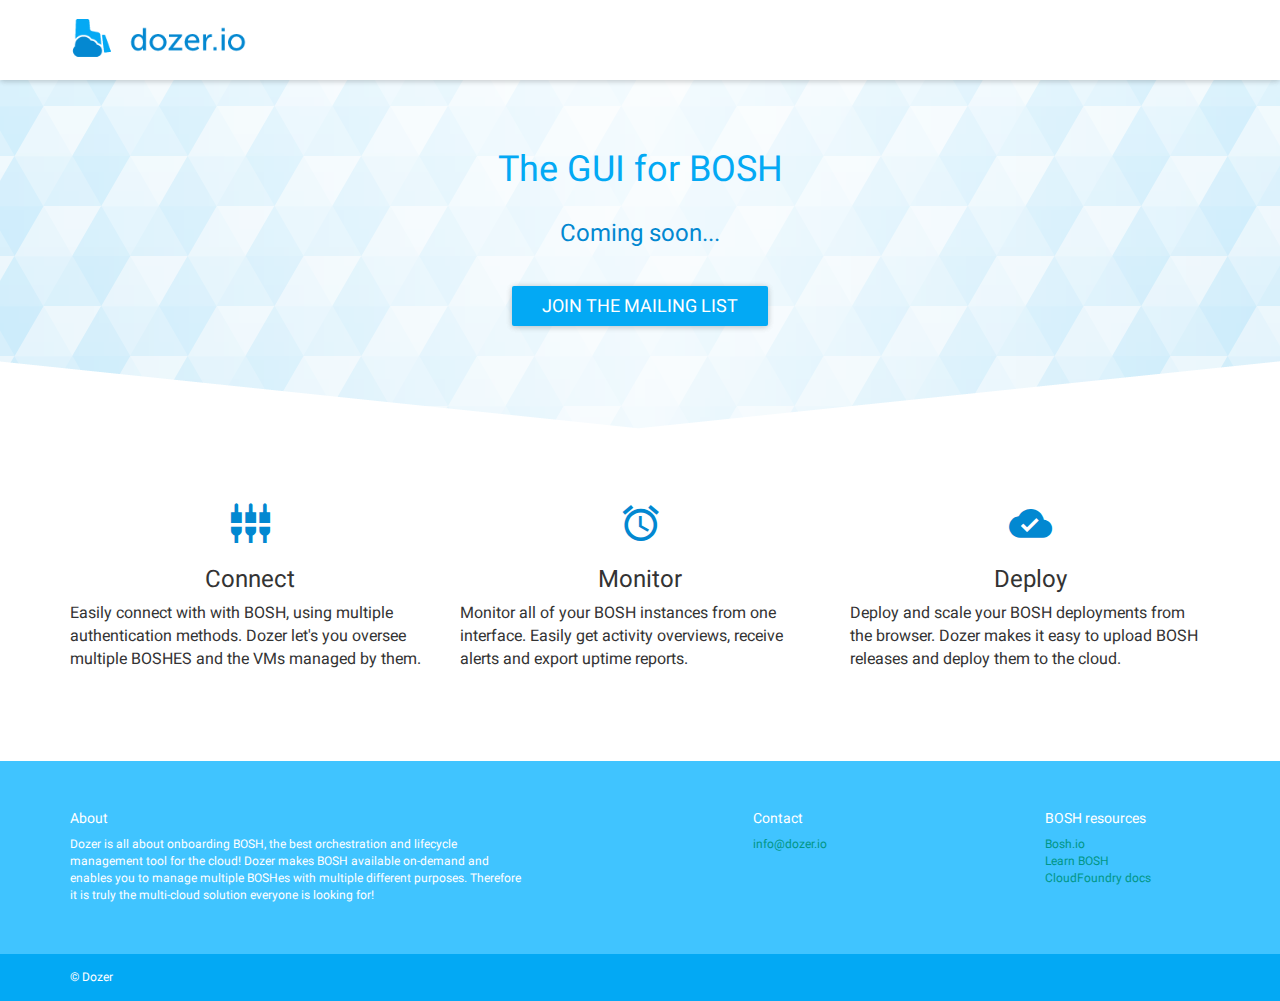
==== commit 1564736e: "Update index.html" ====
--- a/index.html
+++ b/index.html
@@ -5,7 +5,7 @@
     <meta http-equiv="X-UA-Compatible" content="IE=edge">
     <meta name="viewport" content="width=device-width, initial-scale=1">
     <!-- The above 3 meta tags *must* come first in the head; any other head content must come *after* these tags -->
-    <title>Dozer | Managed BOSH</title>
+    <title>Dozer | The GUI for BOSH</title>
 
     <!-- Bootstrap -->
     <link href="css/bootstrap.min.css" rel="stylesheet">
@@ -55,7 +55,7 @@
         <div class="row">
           <div class="col-md-12 text-center">
             <div class="mdi-material-light-blue">
-              <h1>A GUI for BOSH</h1>
+              <h1>The GUI for BOSH</h1>
             </div>
           </div>
         </div>
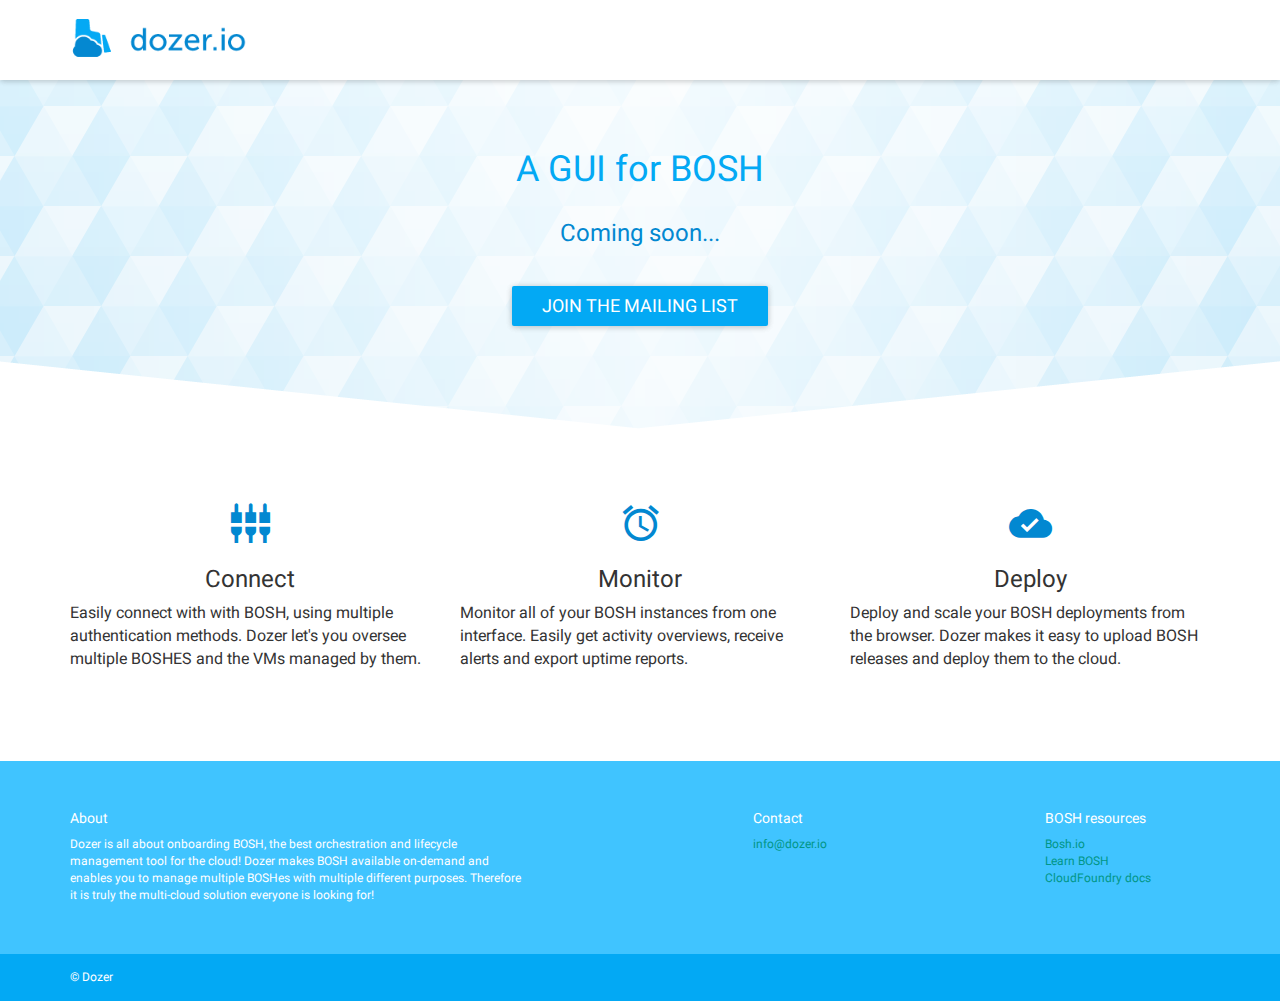
==== commit a3f6f07c: "Add favicon" ====
--- a/index.html
+++ b/index.html
@@ -5,7 +5,7 @@
     <meta http-equiv="X-UA-Compatible" content="IE=edge">
     <meta name="viewport" content="width=device-width, initial-scale=1">
     <!-- The above 3 meta tags *must* come first in the head; any other head content must come *after* these tags -->
-    <title>Dozer | The GUI for BOSH</title>
+    <title>Dozer | Managed BOSH</title>
 
     <!-- Bootstrap -->
     <link href="css/bootstrap.min.css" rel="stylesheet">
@@ -14,6 +14,7 @@
     <link href="css/roboto.min.css" rel="stylesheet">
     <link href="css/material-fullpalette.min.css" rel="stylesheet">
     <link href="css/ripples.min.css" rel="stylesheet">
+	<link href="[data-uri]" rel="shortcut icon" />
     <style>
       /* hack because of fixed navbar */
       body { padding-top: 70px; }
@@ -55,7 +56,7 @@
         <div class="row">
           <div class="col-md-12 text-center">
             <div class="mdi-material-light-blue">
-              <h1>The GUI for BOSH</h1>
+              <h1>A GUI for BOSH</h1>
             </div>
           </div>
         </div>
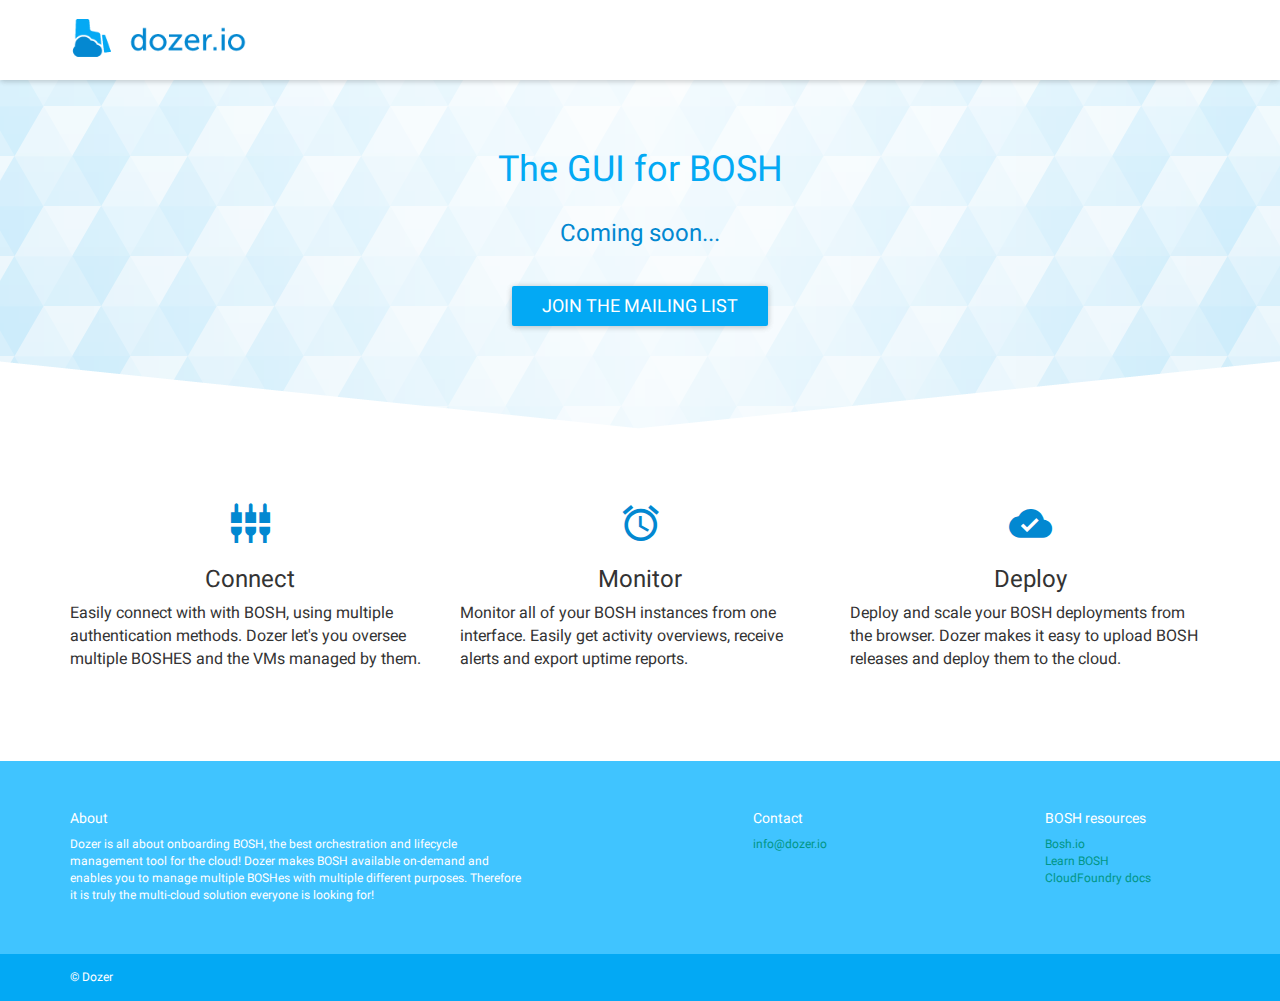
==== commit f2c53e57: "Merge pull request #15 from dozer-io/omarreiss-patch-1" ====
--- a/index.html
+++ b/index.html
@@ -5,7 +5,8 @@
     <meta http-equiv="X-UA-Compatible" content="IE=edge">
     <meta name="viewport" content="width=device-width, initial-scale=1">
     <!-- The above 3 meta tags *must* come first in the head; any other head content must come *after* these tags -->
-    <title>Dozer | Managed BOSH</title>
+    <title>Dozer | The GUI for BOSH</title>
+    <meta name="description" content="Dozer is a graphical user interface (GUI) for BOSH that replaces the BOSH CLI. It makes it easy to connect, monitor and manage multiple instances of BOSH." />
 
     <!-- Bootstrap -->
     <link href="css/bootstrap.min.css" rel="stylesheet">
@@ -56,7 +57,7 @@
         <div class="row">
           <div class="col-md-12 text-center">
             <div class="mdi-material-light-blue">
-              <h1>A GUI for BOSH</h1>
+              <h1>The GUI for BOSH</h1>
             </div>
           </div>
         </div>
